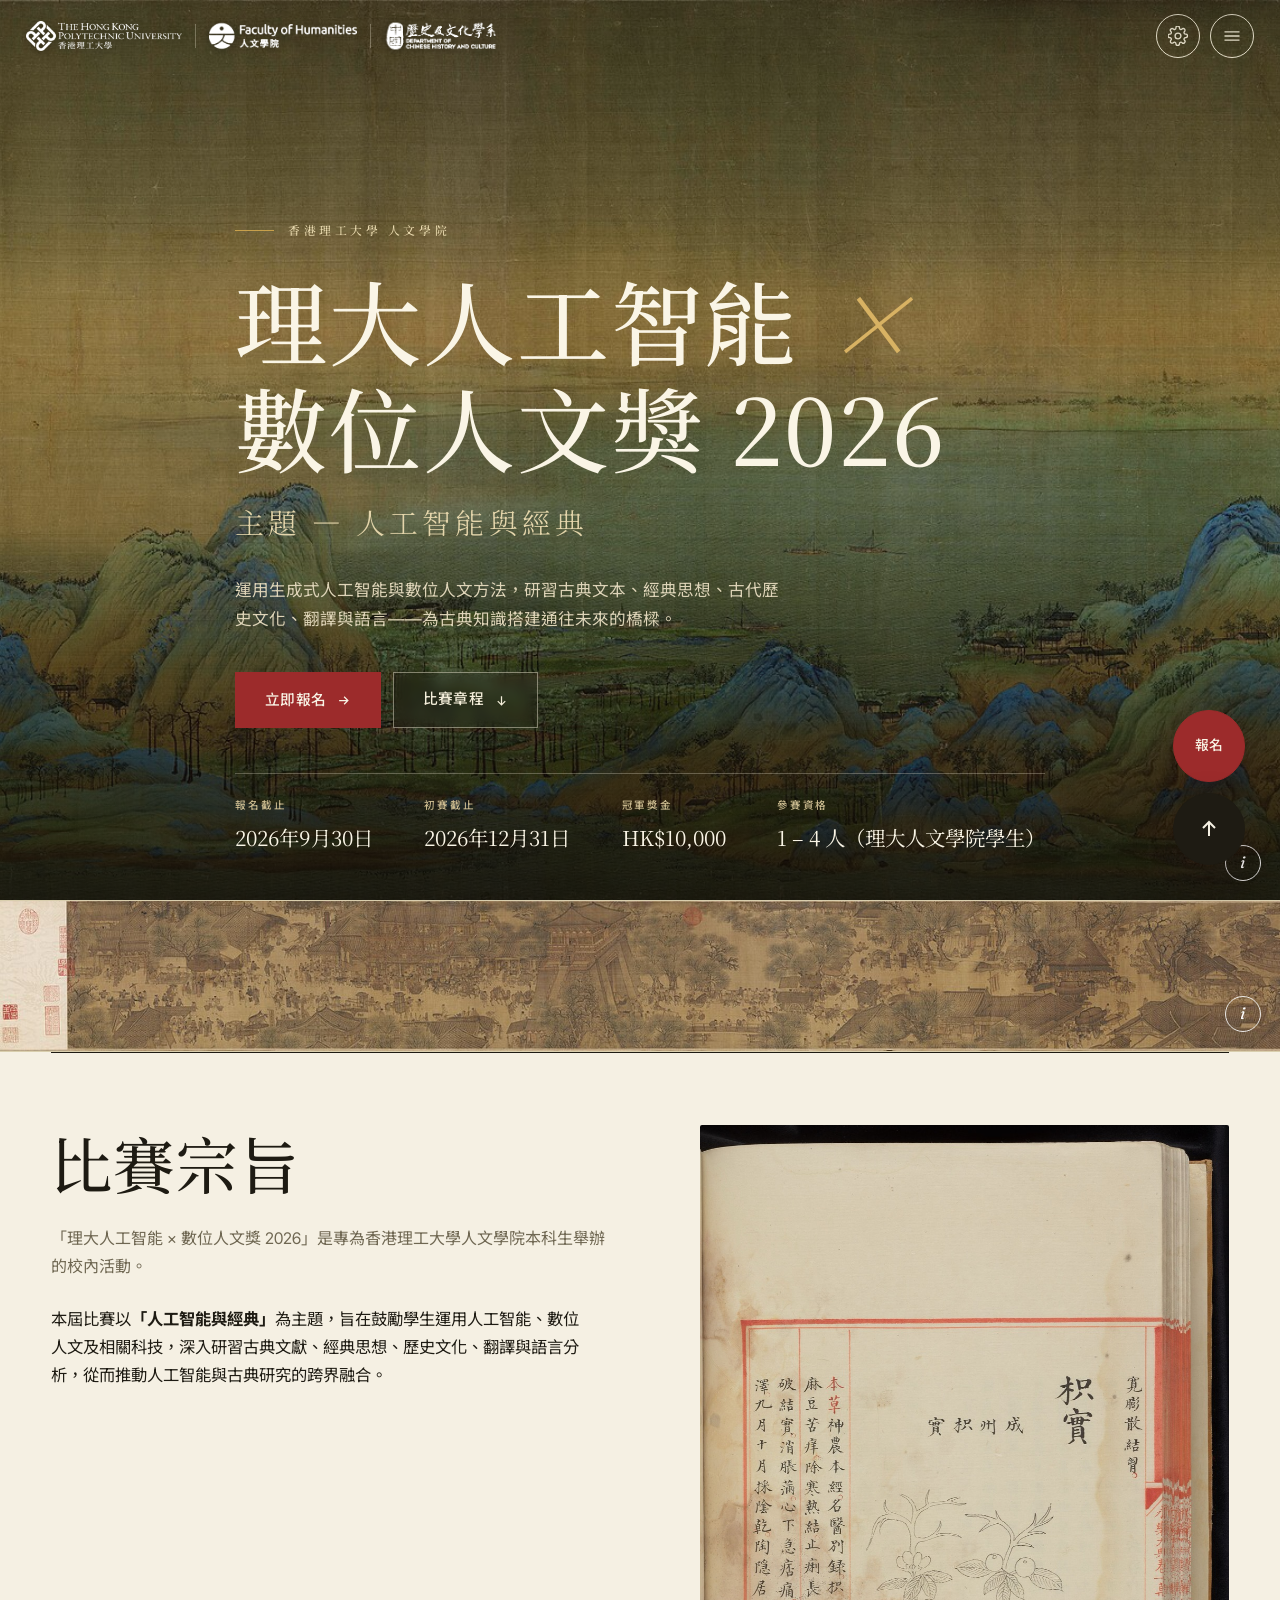
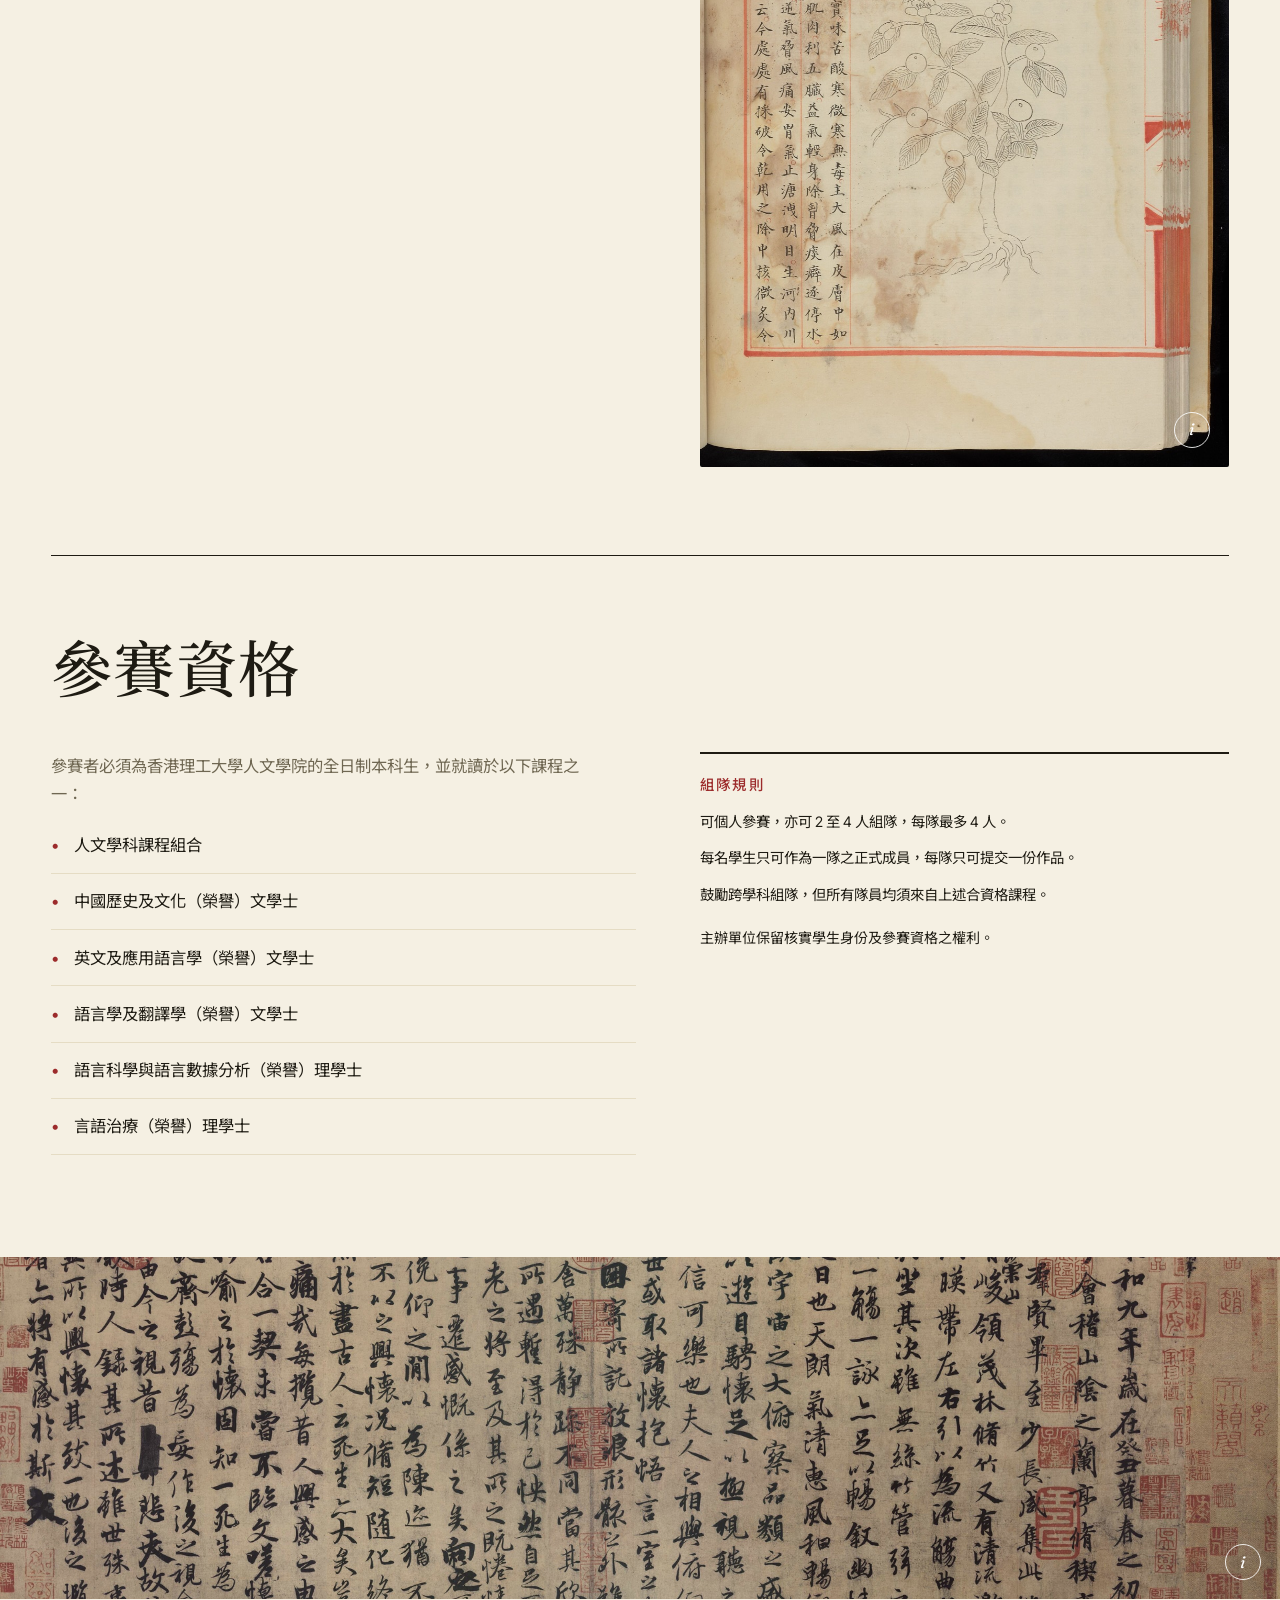
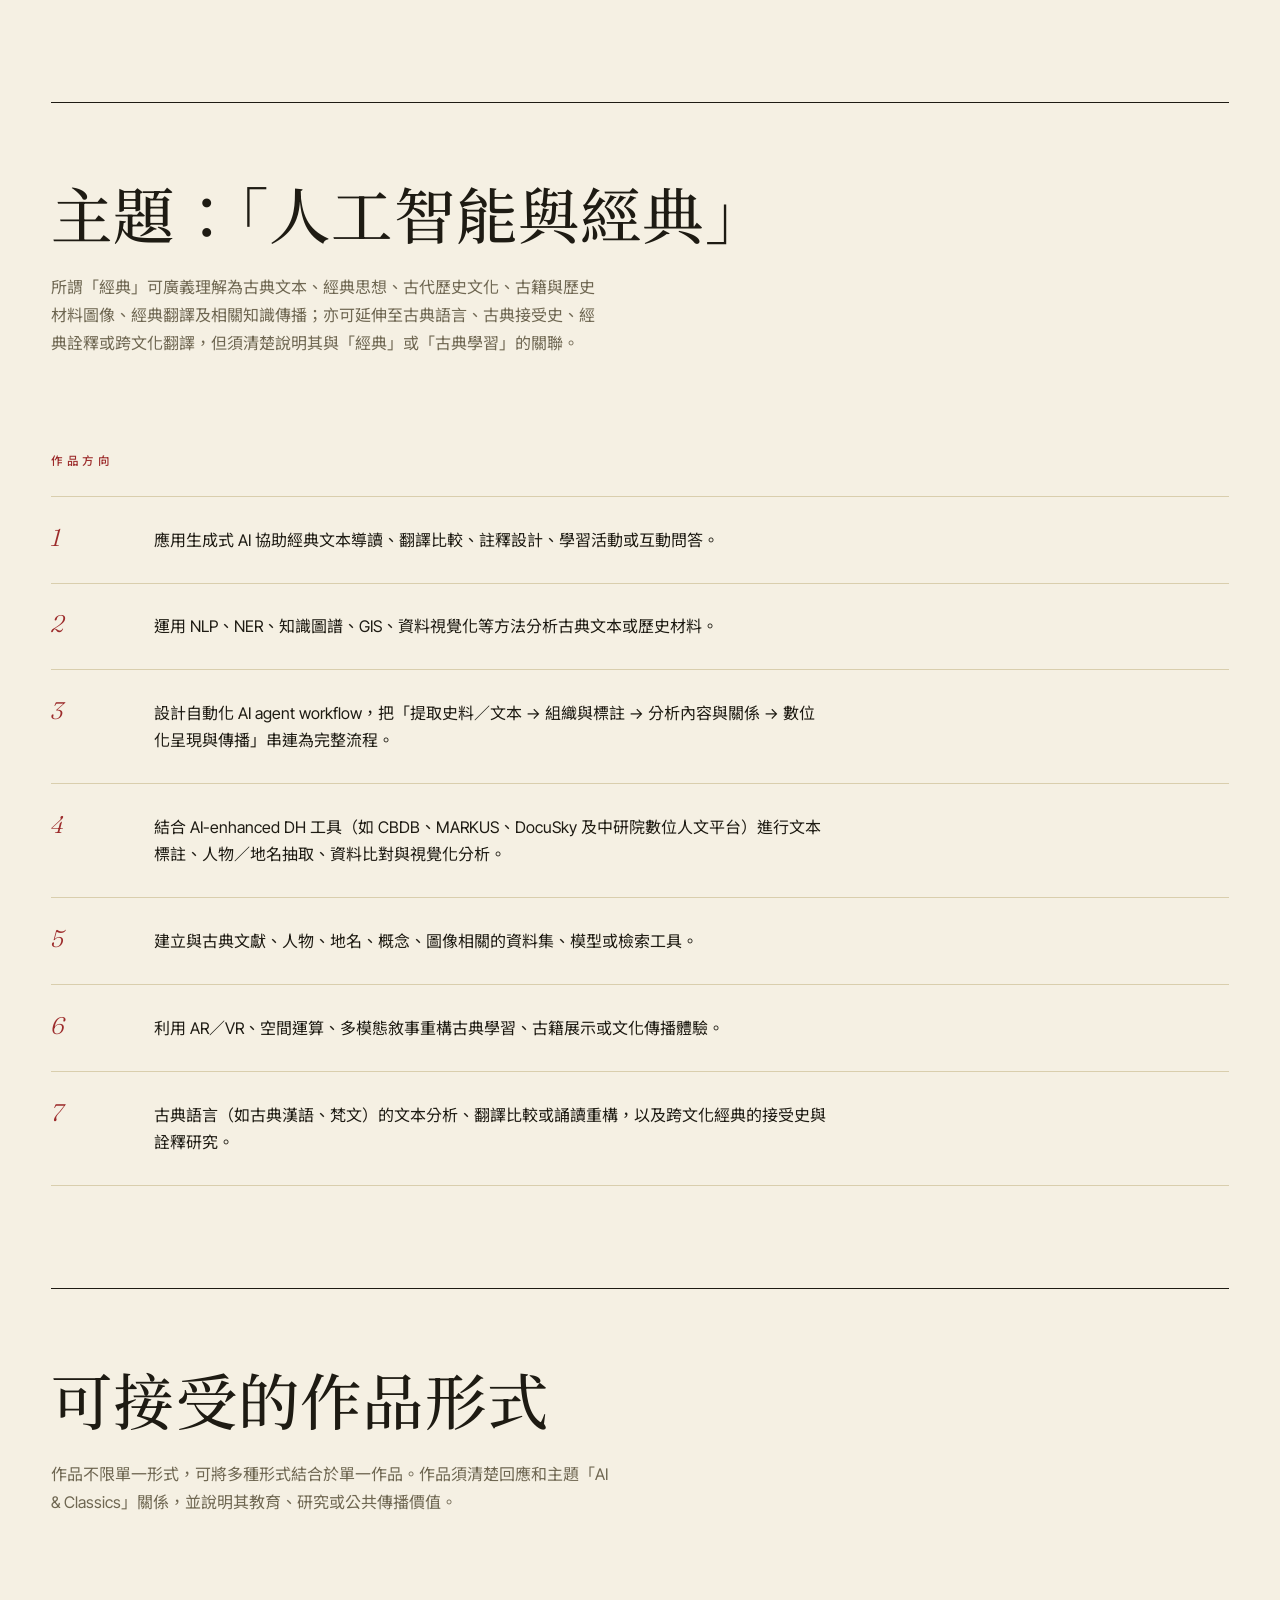
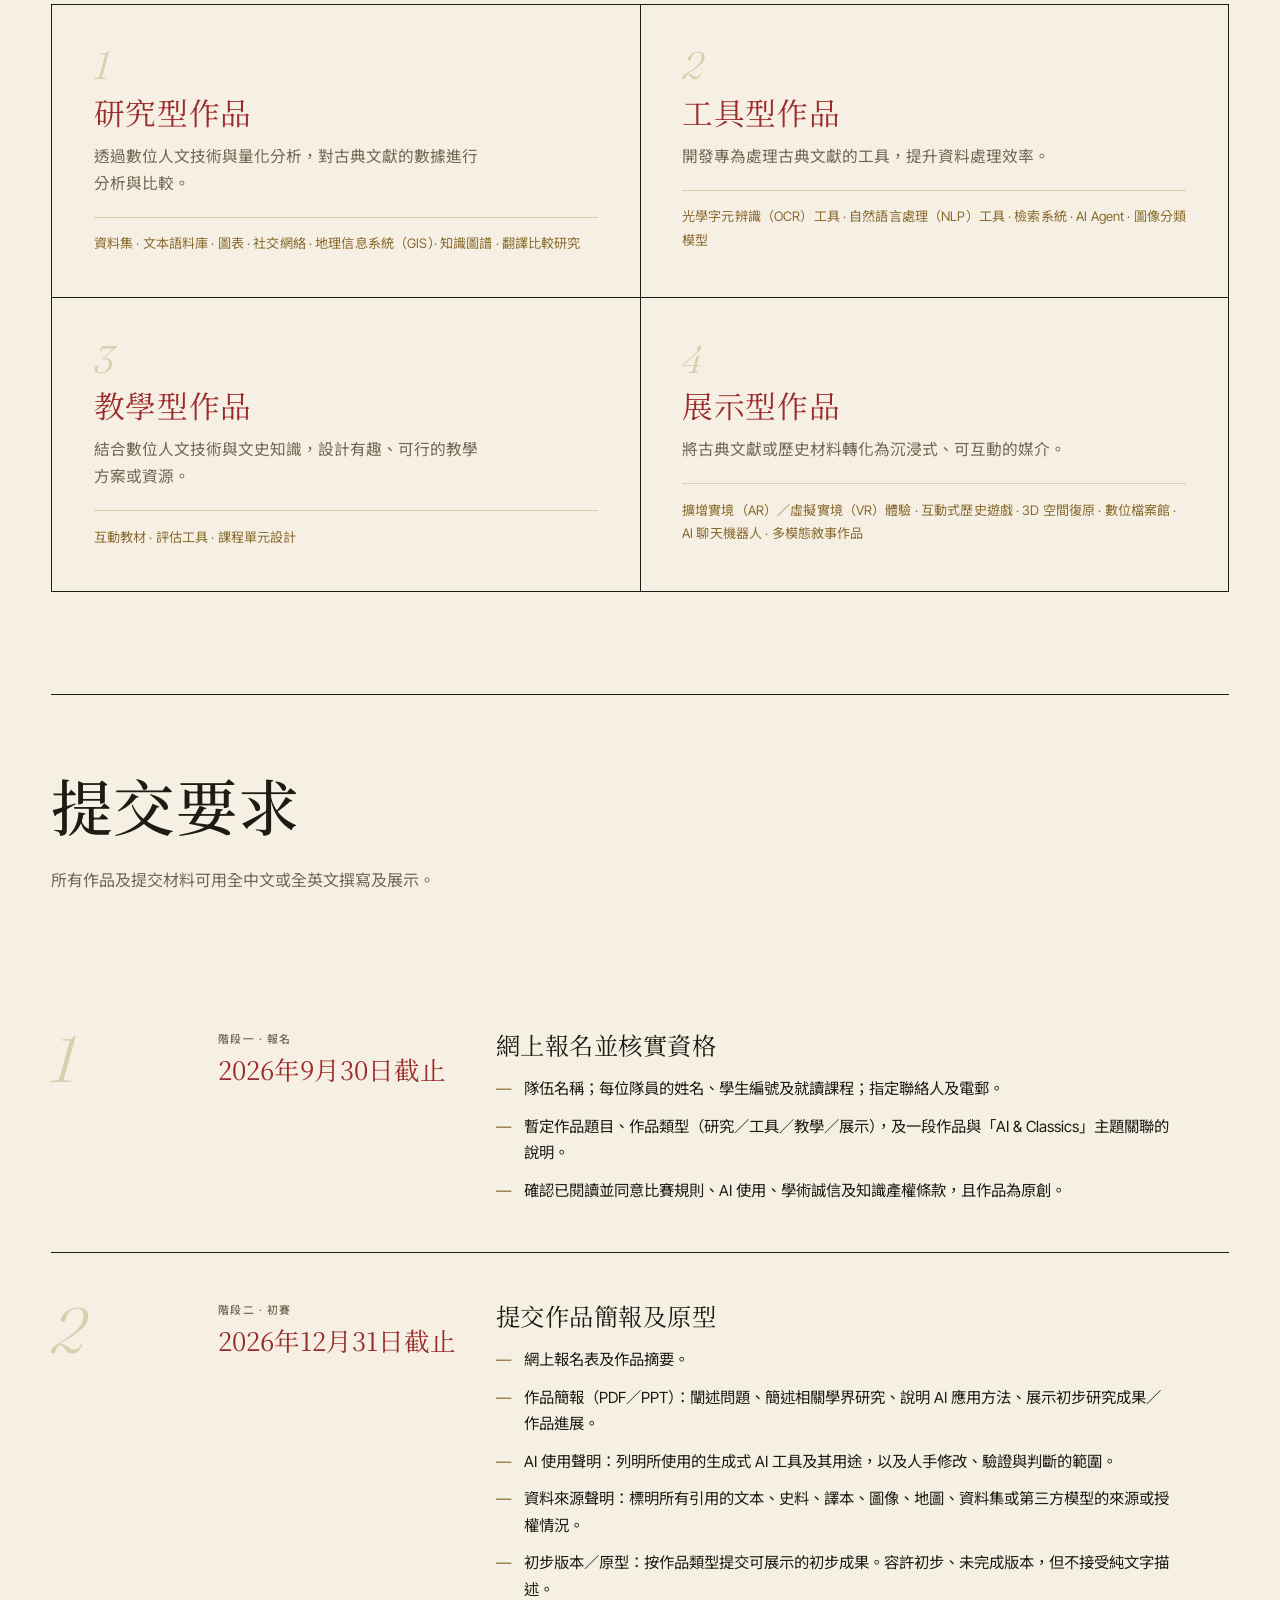
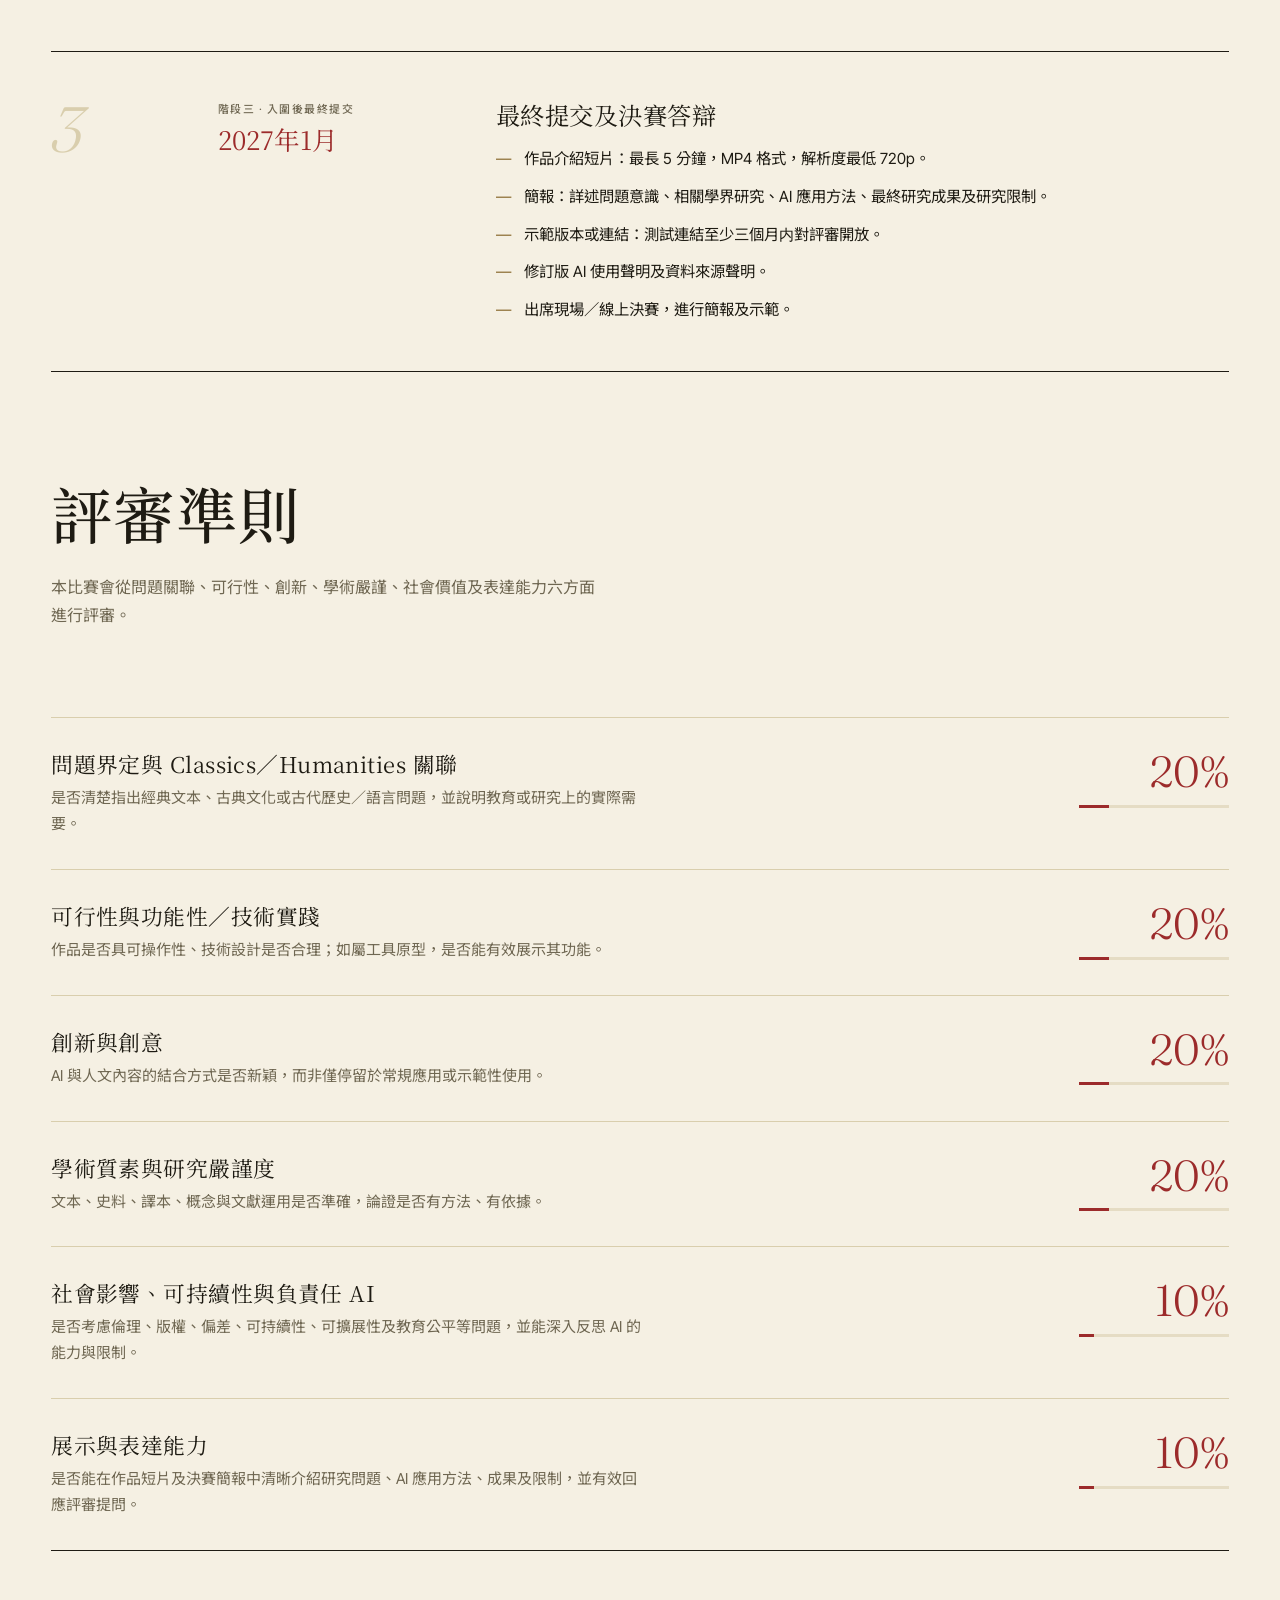
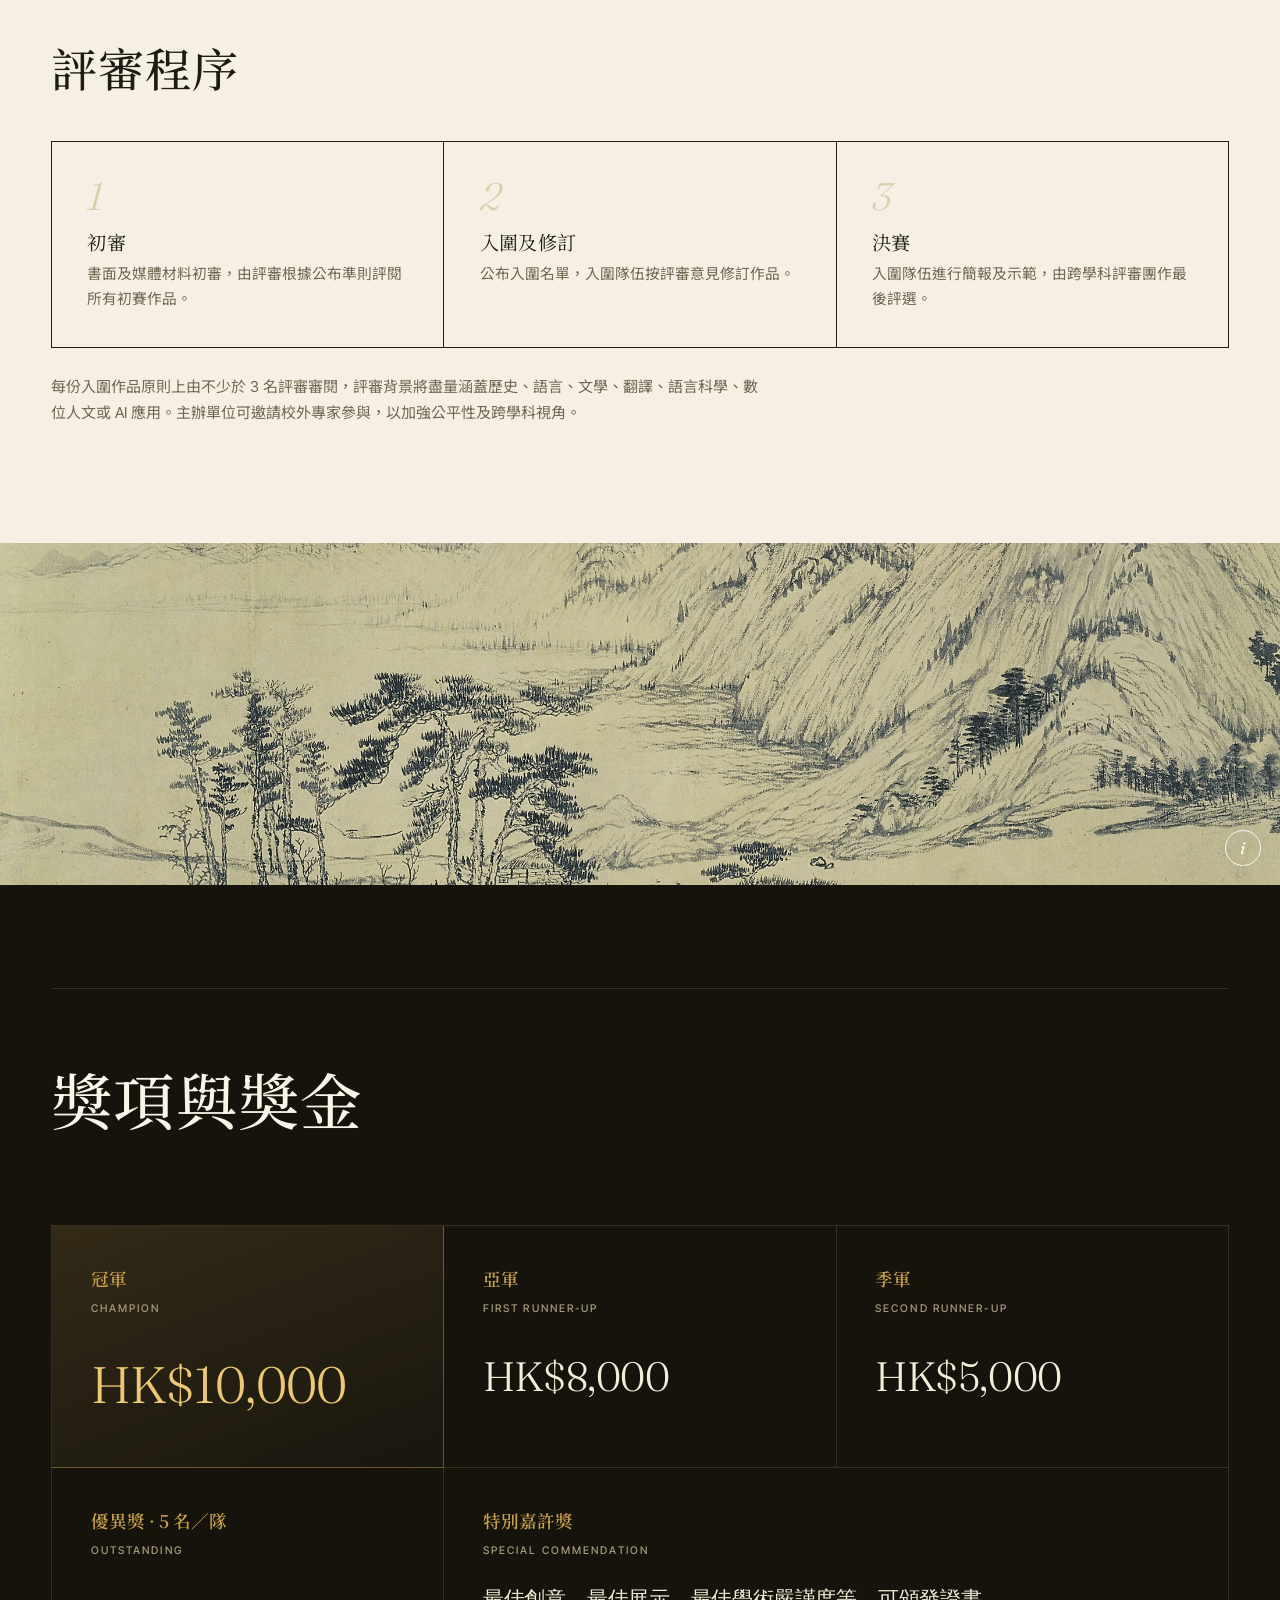
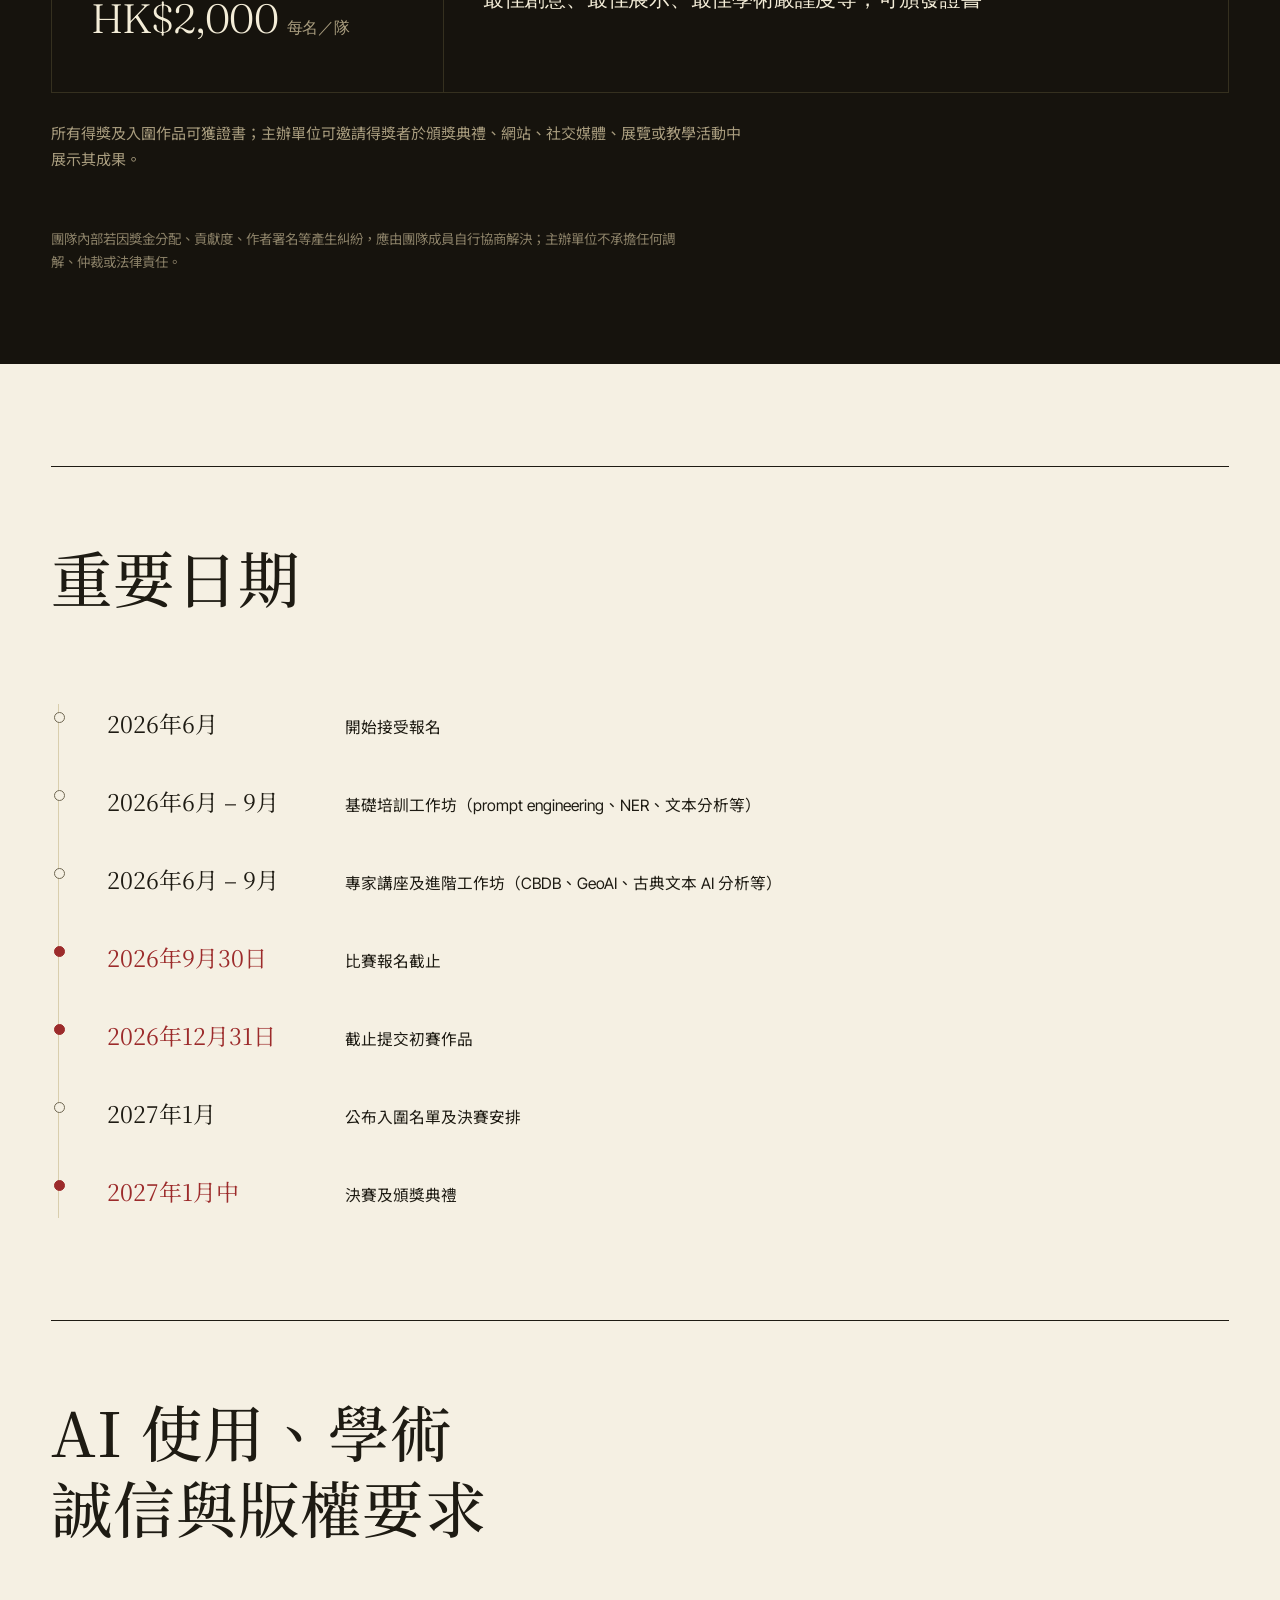
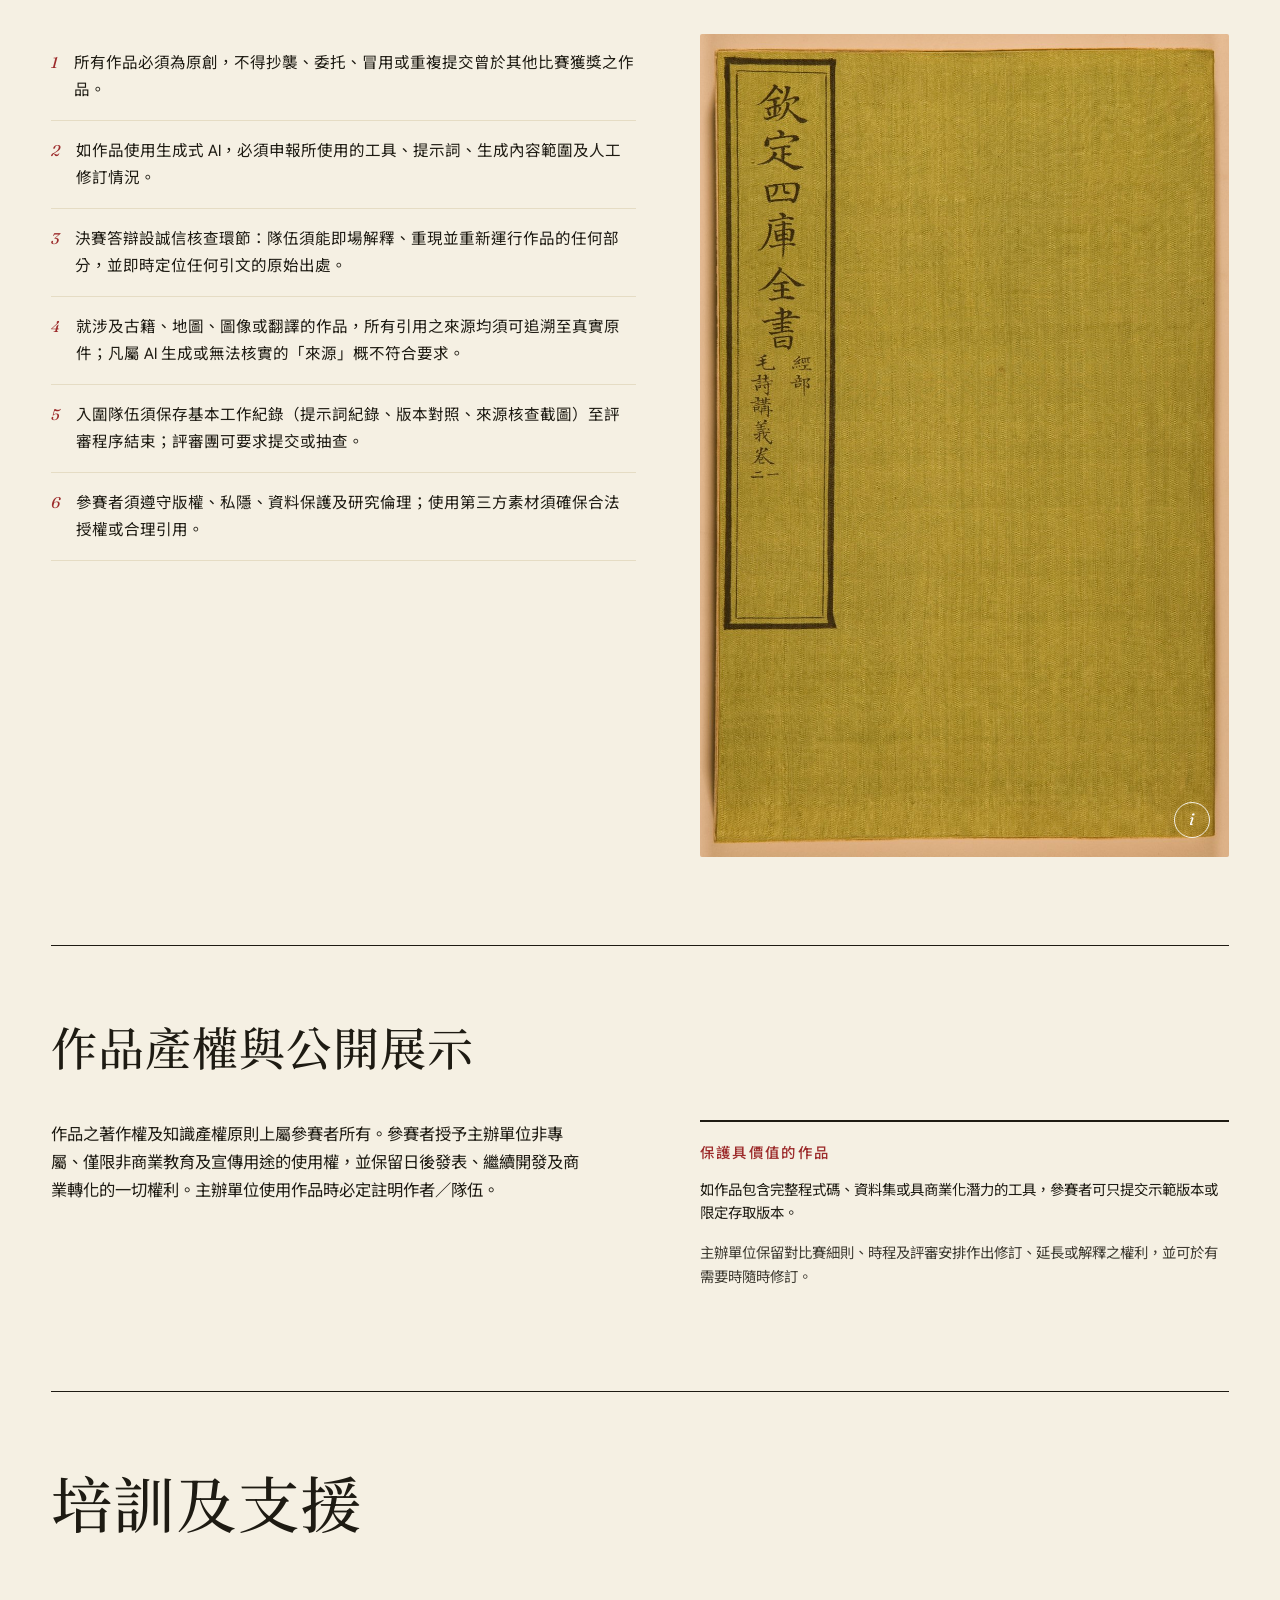
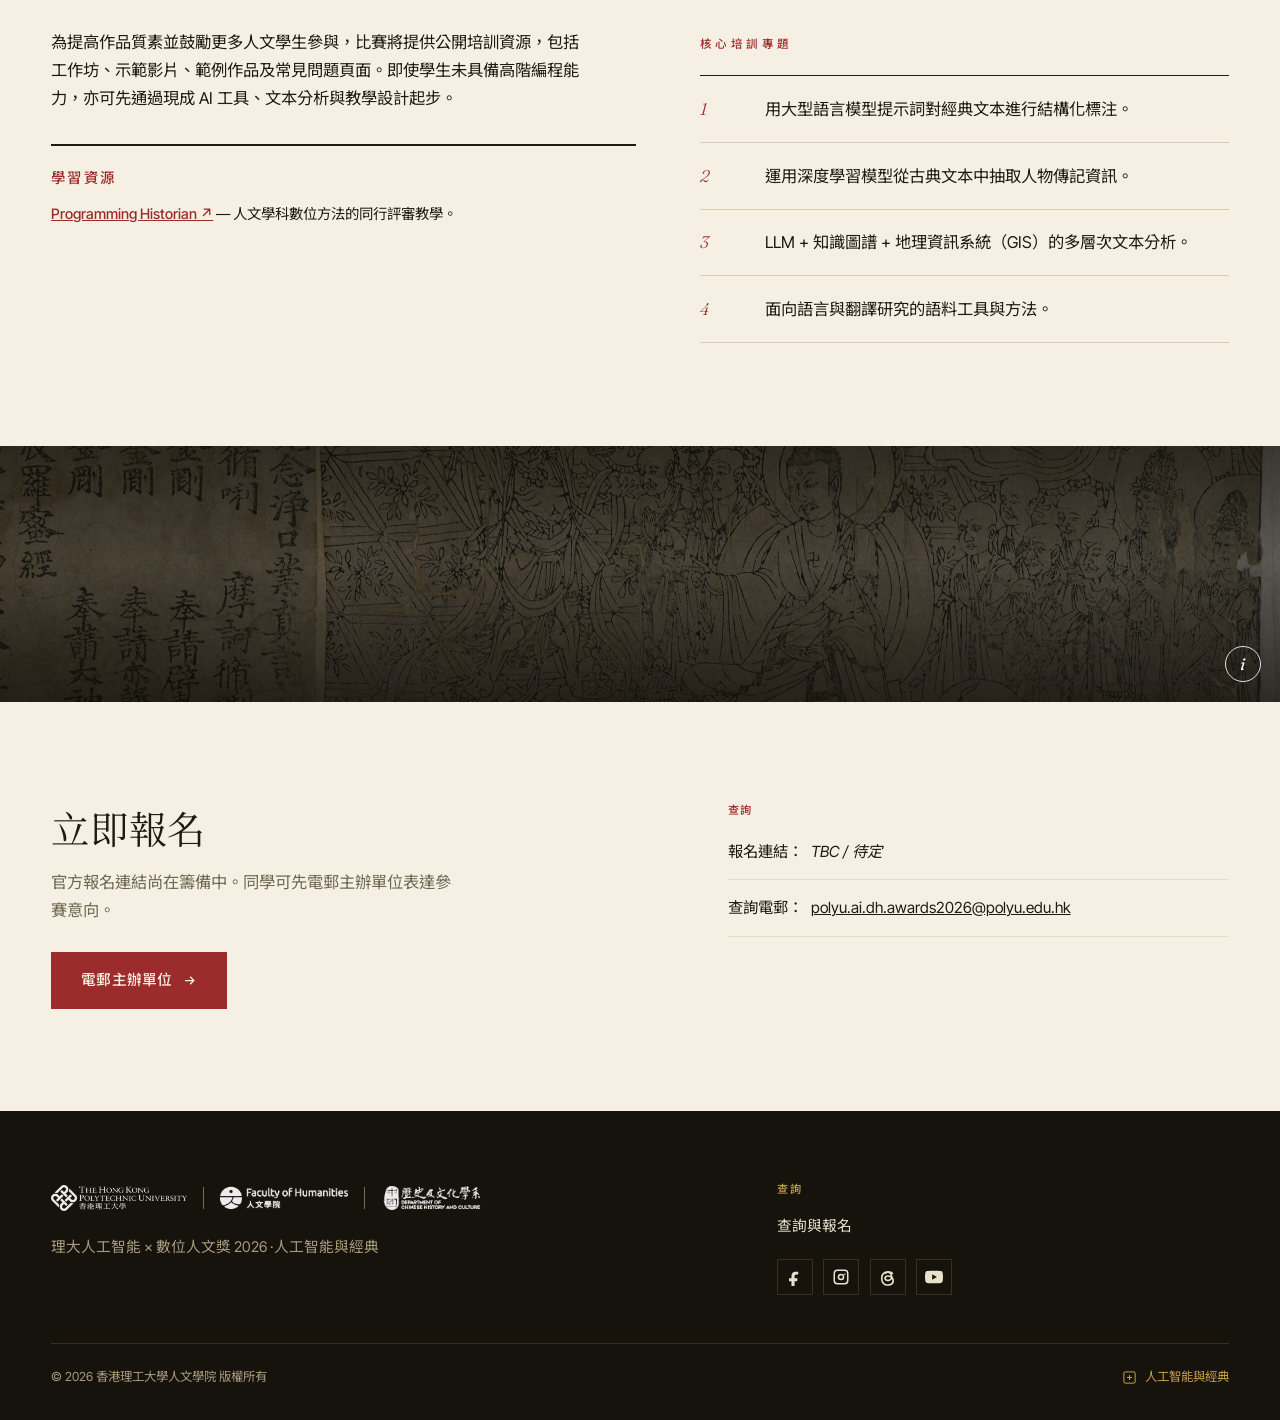
==== index.html @ 0ee674a4 "Update competition website" ====
<!DOCTYPE html>
<html lang="zh-Hant" class="lang-zh">
<head>
<meta charset="UTF-8" />
<meta name="viewport" content="width=device-width, initial-scale=1.0" />
<title>理大人工智能 × 數位人文獎 2026</title>
<meta name="description" content="An internal competition for PolyU Faculty of Humanities undergraduates. Theme: AI & Classics. 香港理工大學人文學院校內比賽，主題：人工智能與經典。" />
<link rel="icon" type="image/png" href="assets/polyu-favicon.png?v=2" sizes="64x64" />
<link rel="shortcut icon" type="image/png" href="assets/polyu-favicon.png?v=2" />
<link rel="preconnect" href="https://fonts.googleapis.com" />
<link rel="preconnect" href="https://fonts.gstatic.com" crossorigin />
<link href="https://fonts.googleapis.com/css2?family=Fraunces:ital,opsz,wght@0,9..144,300;0,9..144,400;0,9..144,500;0,9..144,600;1,9..144,300;1,9..144,400&family=Inter+Tight:wght@400;500;600&family=Noto+Serif+TC:wght@400;500;600;700&family=Noto+Sans+TC:wght@300;400;500&display=swap" rel="stylesheet" />
<style>
  :root{
    --paper:#f5f0e3;
    --paper-2:#ede6d2;
    --ink:#1e1b13;
    --ink-soft:#6f6752;
    --seal:#9c2b2b;
    --seal-deep:#7e2020;
    --bronze:#8a6a2f;
    --line:#d9cead;
    --line-soft:#e5dcc4;
    --dark:#16130d;
    --dark-2:#1e1a12;
    --dark-line:#35301f;
    --dark-text:#e9e1cc;
    --dark-soft:#a89c7e;
    --maxw:1360px;
    --gutter:clamp(1.25rem,4vw,3.5rem);
  }
  *{box-sizing:border-box}
  html{scroll-behavior:smooth;font-size:calc(16px * var(--font-scale, 1))}
  @media (prefers-reduced-motion:reduce){html{scroll-behavior:auto}}
  body{
    margin:0;background:var(--paper);color:var(--ink);
    font-family:"Inter Tight","Noto Sans TC",system-ui,sans-serif;
    font-weight:400;font-size:clamp(.9375rem,1.02rem,1.0625rem);line-height:1.72;
    -webkit-font-smoothing:antialiased;text-rendering:optimizeLegibility;overflow-x:hidden;
  }
  img{max-width:100%;display:block}
  a{color:inherit}
  h1,h2,h3,h4{font-family:"Fraunces","Noto Serif TC",Georgia,serif;font-weight:400;line-height:1.06;letter-spacing:-.015em;margin:0}
  .lang-zh h1,.lang-zh h2,.lang-zh h3,.lang-zh h4{font-family:"Noto Serif TC","Fraunces",serif;font-weight:500;letter-spacing:.02em;line-height:1.24}
  .wrap{max-width:var(--maxw);margin:0 auto;padding-left:var(--gutter);padding-right:var(--gutter)}

  ::selection{background:var(--seal);color:var(--paper)}

  /* ---------- LANGUAGE VISIBILITY ---------- */
  .lang-en .zh-only{display:none !important}
  .lang-zh .en-only{display:none !important}

  /* ---------- SMALL SYSTEM ---------- */
  .label{display:inline-flex;align-items:center;gap:.7rem;font-family:"Inter Tight","Noto Sans TC",sans-serif;font-weight:500;font-size:.72rem;letter-spacing:.28em;text-transform:uppercase;color:var(--ink-soft)}
  .lang-zh .label{letter-spacing:.3em}
  .label .ord{font-family:"Noto Serif TC",serif;font-weight:600;color:var(--seal);letter-spacing:.1em}
  .label::before{content:"";width:2rem;height:1px;background:var(--seal);flex:0 0 auto}
  .label.bare::before{display:none}
  [data-nav-anchor]{scroll-margin-top:150px}
  .on-dark .label{color:var(--dark-soft)}
  .on-dark .label .ord{color:#c8a04b}
  .on-dark .label::before{background:#c8a04b}

  .font-size-0{--font-scale:.9}
  .font-size-1{--font-scale:1}
  .font-size-2{--font-scale:1.15}
  .font-size-3{--font-scale:1.35}
  .font-size-4{--font-scale:1.5}

  .btn{display:inline-flex;align-items:center;justify-content:center;gap:.6rem;font-family:"Inter Tight","Noto Sans TC",sans-serif;font-weight:500;font-size:.92rem;letter-spacing:.02em;padding:.9rem 1.8rem;border-radius:0;text-decoration:none;border:1px solid transparent;cursor:pointer;transition:transform .25s cubic-bezier(.2,.7,.2,1),background .25s,color .25s,border-color .25s;min-height:48px;white-space:nowrap}
  .btn svg{width:15px;height:15px;flex:0 0 auto;transition:transform .25s}
  .btn:hover svg{transform:translateX(3px)}
  .btn-down:hover svg{transform:translateY(3px)}
  .btn-seal{background:var(--seal);color:#f8f2e4;border-color:var(--seal)}
  .btn-seal:hover{background:var(--seal-deep);border-color:var(--seal-deep)}
  .btn-ink{background:var(--ink);color:var(--paper);border-color:var(--ink)}
  .btn-ink:hover{background:#000}
  .btn-line{background:transparent;color:var(--ink);border-color:rgba(30,27,19,.35)}
  .btn-line:hover{border-color:var(--ink)}
  .btn-paper{background:var(--paper);color:var(--ink);border-color:var(--paper)}
  .btn-paper:hover{background:#fff}
  .btn-ghost{background:rgba(22,19,13,.16);backdrop-filter:blur(6px);color:#f4eeda;border-color:rgba(244,238,218,.45)}
  .btn-ghost:hover{border-color:#f4eeda;background:rgba(244,238,218,.12)}
  :focus-visible{outline:2px solid var(--seal);outline-offset:3px;border-radius:4px}

  /* ---------- HEADER ---------- */
  header.site{position:fixed;top:0;left:0;right:0;z-index:80;transition:background .35s,border-color .35s,color .35s;border-bottom:1px solid transparent;color:#f4eeda}
  header.site .bar{
    display:flex;
    align-items:center;
    gap:1.2rem;
    height:72px;
    width:100%;
    max-width:none;
    margin:0;
    padding-left:clamp(.9rem,2vw,1.6rem);
    padding-right:clamp(.9rem,2vw,1.6rem);
  }
  header.site.solid{background:rgba(245,240,227,.92);backdrop-filter:blur(12px) saturate(1.3);border-bottom-color:var(--line-soft);color:var(--ink)}
  .brand{display:flex;align-items:center;gap:.8rem;min-width:0;flex:0 0 auto;text-decoration:none}
  .brand a{display:inline-flex;align-items:center;line-height:0}
  .brand img{width:auto;object-fit:contain;transition:filter .35s}
  .brand .polyu-logo{height:30px}
  .brand .faculty-logo{height:30px}
  .brand .chc-logo{height:34px}
  .brand .divider{width:1px;height:24px;background:currentColor;opacity:.3}
  header.site:not(.solid) .brand img{filter:brightness(0) invert(1) drop-shadow(0 1px 4px rgba(0,0,0,.35))}
  nav.top{flex:1 1 auto;display:flex;align-items:center;justify-content:center;gap:.1rem;overflow:hidden}
  nav.top a{text-decoration:none;font-size:.82rem;font-weight:500;letter-spacing:.02em;opacity:.82;padding:.45rem .6rem;border-radius:0;white-space:nowrap;transition:opacity .2s,background .2s}
  nav.top a:hover{opacity:1}
  nav.top a.current{opacity:1;background:rgba(156,43,43,.12);color:var(--seal)}
  header.site:not(.solid) nav.top a.current{background:rgba(244,238,218,.18);color:#fff}
  .header-right{display:flex;align-items:center;gap:.65rem;flex:0 0 auto;margin-left:auto}

  .settings{position:relative}
  .settings-toggle,.menu-toggle{background:none;border:1px solid currentColor;border-radius:50%;width:44px;height:44px;cursor:pointer;align-items:center;justify-content:center;color:inherit;opacity:.9}
  .settings-toggle{display:inline-flex}
  .settings-toggle svg,.menu-toggle svg{width:20px;height:20px}
  .settings-panel{position:absolute;right:0;top:calc(100% + .7rem);width:min(260px,calc(100vw - 2rem));padding:1rem;background:var(--paper);color:var(--ink);border:1px solid var(--line);box-shadow:0 18px 42px rgba(22,19,13,.18);display:none}
  .settings-panel.open{display:block}
  .settings-group+.settings-group{margin-top:1rem;padding-top:1rem;border-top:1px solid var(--line-soft)}
  .settings-label{display:block;font-size:.68rem;font-weight:600;letter-spacing:.18em;text-transform:uppercase;color:var(--ink-soft);margin-bottom:.55rem}
  .setting-options{display:grid;grid-template-columns:1fr 1fr;gap:.45rem}
  .font-stepper{display:grid;grid-template-columns:44px 1fr 44px;align-items:center;gap:.45rem}
  .ls-btn,.fs-btn{font-family:"Inter Tight","Noto Sans TC",sans-serif;font-weight:600;font-size:.84rem;line-height:1;border:1px solid var(--line);background:transparent;color:inherit;padding:.65rem .7rem;border-radius:0;cursor:pointer;min-height:38px;opacity:.75;transition:background .2s,color .2s,opacity .2s,border-color .2s}
  .ls-btn{font-family:"Noto Serif TC",serif}
  .ls-btn[data-lang="en"]{font-family:"Inter Tight",sans-serif;font-size:.76rem;letter-spacing:.06em}
  .fs-btn{font-size:1.15rem;padding:.55rem .6rem}
  .font-value{text-align:center;border:1px solid var(--line);min-height:38px;display:flex;align-items:center;justify-content:center;font-weight:600;color:var(--ink);background:rgba(255,255,255,.35)}
  .ls-btn.active{background:var(--seal);border-color:var(--seal);color:#f8f2e4;opacity:1}
  .fs-btn:disabled{opacity:.32;cursor:not-allowed}
  .ls-btn:not(.active):hover,.fs-btn:not(.active):hover{opacity:1;border-color:var(--ink)}

  .float-actions{position:fixed;right:clamp(1rem,3vw,2.2rem);bottom:calc(clamp(1rem,3vw,2.2rem) + env(safe-area-inset-bottom));z-index:90;display:grid;gap:.7rem}
  .nav-cta,.top-cta{width:calc(72px * var(--font-scale, 1));height:calc(72px * var(--font-scale, 1));min-height:calc(72px * var(--font-scale, 1));padding:.4rem;border-radius:50%;box-shadow:0 18px 42px rgba(40,12,12,.32);white-space:normal;text-align:center;line-height:1.15;font-size:.86rem}
  .top-cta svg{width:24px;height:24px;transform:none}
  .top-cta:hover svg{transform:translateY(-3px)}
  .menu-toggle{display:none}

  @media (max-width:1180px){
    nav.top{display:none}
    .menu-toggle{display:inline-flex}
  }
  .nav-compact nav.top{display:none}
  .nav-compact .menu-toggle{display:inline-flex}
  @media (max-width:700px){
    header.site .bar{gap:.75rem}
    .brand{flex:1 1 auto;overflow:hidden;gap:.55rem}
    .float-actions{right:1rem;bottom:calc(1rem + env(safe-area-inset-bottom))}
    .nav-cta,.top-cta{width:calc(62px * var(--font-scale, 1));height:calc(62px * var(--font-scale, 1));min-height:calc(62px * var(--font-scale, 1));font-size:.76rem}
    .brand .en-logo,.brand .divider{display:none}
  }

  /* mobile drawer */
  .drawer{position:fixed;inset:0;z-index:100;background:rgba(22,19,13,.94);backdrop-filter:blur(12px) saturate(1.2);color:var(--dark-text);border:1px solid var(--dark-line);transform:translateY(-102%);transition:transform .45s cubic-bezier(.65,0,.2,1);display:flex;flex-direction:column;padding:1.4rem var(--gutter) 2rem;overflow:auto;box-shadow:0 18px 42px rgba(0,0,0,.34)}
  .drawer.open{transform:translateY(0)}
  .drawer-head{display:flex;justify-content:flex-end;align-items:center;margin-bottom:1rem}
  .drawer-close-toggle{display:inline-flex}
  .drawer nav{display:flex;flex-direction:column}
  .drawer nav a{text-decoration:none;color:var(--dark-text);font-family:"Fraunces","Noto Serif TC",serif;font-size:clamp(1.5rem,4.5vh,2rem);padding:.55rem 0;border-bottom:1px solid var(--dark-line);display:flex;justify-content:space-between;align-items:baseline;gap:1rem;transition:color .2s,padding-left .25s}
  .lang-zh .drawer nav a{font-family:"Noto Serif TC",serif}
  .drawer nav a:hover{color:#fff;padding-left:.4rem}
  .drawer nav a.current{color:#c8a04b}
  .drawer .menu-group{font-family:"Inter Tight","Noto Sans TC",sans-serif;font-size:.72rem;letter-spacing:.22em;text-transform:uppercase;color:#c8a04b;margin:1.2rem 0 .25rem}
  .drawer nav a.sub{font-size:clamp(1.05rem,2.8vh,1.34rem);padding:.42rem 0 .42rem 1.1rem}
  .drawer nav a.sub:hover{padding-left:1.45rem}
  .drawer .btn{margin-top:1.6rem}
  @media (min-width:900px){
    .drawer{left:auto;width:min(360px,92vw);box-shadow:0 18px 42px rgba(0,0,0,.34);padding:1.2rem 1.6rem 1.8rem}
    .drawer-head{display:none}
    .drawer nav a{font-size:clamp(1.25rem,3vh,1.72rem);padding:.48rem 0}
    .drawer nav a.sub{font-size:clamp(.98rem,2.4vh,1.18rem)}
  }

  /* ---------- HERO ---------- */
  .hero{position:relative;min-height:100svh;display:flex;flex-direction:column;justify-content:flex-end;color:#f6f0dd;isolation:isolate}
  .hero .bg{position:absolute;inset:0;z-index:-2;background:url("assets/hist-hero-mountains.jpg") center 30%/cover no-repeat var(--dark)}
  .hero .shade{position:absolute;inset:0;z-index:-1;background:
    linear-gradient(180deg,rgba(18,15,8,.42) 0%,rgba(18,15,8,.05) 34%,rgba(16,13,7,.18) 58%,rgba(14,11,6,.82) 100%)}
  .hero-inner{padding-top:9rem;padding-bottom:clamp(2.2rem,5vh,4rem)}
  .hero .kicker{font-size:.74rem;letter-spacing:.34em;text-transform:uppercase;font-weight:500;color:#e8d9ae;margin-bottom:1.6rem;display:flex;align-items:center;gap:.9rem}
  .hero .kicker::before{content:"";width:2.4rem;height:1px;background:#c8a04b}
  .lang-zh .hero .kicker{letter-spacing:.3em;font-family:"Noto Serif TC",serif}
  .hero h1{font-size:clamp(2.7rem,7.2vw,6.2rem);font-weight:300;letter-spacing:-.02em;max-width:16ch;color:#faf5e6;text-wrap:balance}
  .lang-zh .hero h1{font-weight:500;letter-spacing:.02em;line-height:1.16;max-width:15ch}
  .hero h1 .amp{font-style:italic;font-weight:300;color:#d8b263}
  .hero .zh-title{font-family:"Fraunces","Noto Serif TC",serif;font-style:italic;font-weight:300;font-size:clamp(1.15rem,2.4vw,1.8rem);color:#e4d5ab;letter-spacing:.04em;margin-top:1.1rem}
  .lang-zh .hero .zh-title{font-style:normal;font-family:"Noto Serif TC",serif;letter-spacing:.14em}
  .hero p.lead{max-width:56ch;margin:1.8rem 0 0;font-size:clamp(1rem,1.3vw,1.14rem);color:#ded4b8;line-height:1.75;font-weight:400}
  .hero p.lead strong{color:#fff;font-weight:500}
  .hero .cta-row{display:flex;flex-wrap:wrap;gap:.8rem;margin-top:2.4rem}
  .hero .meta{display:grid;grid-template-columns:repeat(4,auto);justify-content:start;gap:clamp(1.4rem,4vw,4rem);margin-top:clamp(2.2rem,5vh,3.6rem);border-top:1px solid rgba(244,238,218,.28);padding-top:1.4rem}
  @media (max-width:760px){.hero .meta{grid-template-columns:1fr 1fr;gap:1.2rem 2rem}}
  .hero .meta .k{font-size:.66rem;letter-spacing:.22em;text-transform:uppercase;color:#c9b98e;font-weight:500}
  .lang-zh .hero .meta .k{letter-spacing:.18em}
  .hero .meta .v{font-family:"Fraunces","Noto Serif TC",serif;font-size:clamp(1.05rem,1.6vw,1.35rem);margin-top:.3rem;color:#faf5e6}
  .lang-zh .hero .meta .v{font-family:"Noto Serif TC",serif}
  .hero .credit{display:none}

  .art-info{position:absolute;right:clamp(.8rem,2vw,1.2rem);bottom:clamp(.8rem,2vw,1.2rem);z-index:5;display:flex;flex-direction:row-reverse;align-items:center;justify-content:flex-start;width:36px;height:36px;max-width:min(72vw,22rem);padding:0;border:1px solid rgba(255,255,255,.86);border-radius:50%;background:transparent;color:#fff;text-decoration:none;overflow:hidden;transition:width .28s ease,background .28s ease,border-color .28s ease,border-radius .28s ease;cursor:help}
  .art-info .i{display:grid;place-items:center;width:34px;height:34px;flex:0 0 34px;font-family:"Fraunces",serif;font-style:italic;font-size:1.05rem;line-height:1;color:#fff}
  .art-info .txt{display:block;max-width:0;opacity:0;white-space:nowrap;overflow:hidden;font-size:.68rem;letter-spacing:.06em;color:#fff;text-shadow:0 1px 8px rgba(0,0,0,.55);transition:max-width .28s ease,opacity .2s ease,padding .28s ease}
  .art-info:hover,.art-info:focus,.art-info:focus-visible,.art-info.open{width:var(--info-width,min(72vw,22rem));height:auto;min-height:36px;border-radius:18px;background:rgba(0,0,0,.32);border-color:#fff}
  .art-info:hover .txt,.art-info:focus .txt,.art-info:focus-visible .txt,.art-info.open .txt{max-width:calc(var(--info-width,min(72vw,22rem)) - 36px);opacity:1;padding:.45rem .45rem .45rem .7rem;white-space:normal;line-height:1.28}

  /* ---------- SCROLL BAND (Qingming marquee) ---------- */
  .scrollband{background:#efe7d2;border-top:1px solid var(--line);border-bottom:1px solid var(--line);overflow:hidden;position:relative}
  .scrollband .track{display:flex;width:max-content;animation:pan 90s linear infinite}
  .scrollband img{height:clamp(90px,12vw,150px);width:auto;max-width:none}
  @keyframes pan{to{transform:translateX(-50%)}}
  @media (prefers-reduced-motion:reduce){.scrollband .track{animation:none}}
  .band-caption{display:none}

  /* ---------- SECTION SYSTEM ---------- */
  section.sec{scroll-margin-top:70px}
  .folio{display:block;border-top:1px solid var(--ink);padding-top:1rem;margin-bottom:clamp(2rem,5vw,3.5rem)}
  .on-dark .folio{border-top-color:var(--dark-line)}
  .sec-pad{padding-top:clamp(3.5rem,8vw,7rem);padding-bottom:clamp(3.5rem,8vw,7rem)}
  .display{font-size:clamp(2.1rem,4.8vw,4.2rem);font-weight:300;letter-spacing:-.02em;max-width:22ch;text-wrap:balance}
  .lang-zh .display{font-weight:500;letter-spacing:.02em}
  p.intro{color:var(--ink-soft);font-size:clamp(1rem,1.25vw,1.13rem);margin:1.4rem 0 0;max-width:62ch;line-height:1.75}
  .on-dark p.intro{color:var(--dark-soft)}
  .block-gap{margin-top:clamp(3rem,7vw,5.5rem)}

  .twocol{display:grid;grid-template-columns:1.05fr .95fr;gap:clamp(2rem,5vw,4.5rem);align-items:start}
  @media (max-width:880px){.twocol{grid-template-columns:1fr}}
  .prose p{margin:0 0 1.15rem;max-width:60ch}
  .prose p:last-child{margin-bottom:0}

  figure.art{margin:0;position:relative}
  figure.art img{width:100%;height:auto;border-radius:2px}
  figure.art figcaption{display:none}
  figure.art figcaption::before{display:none}
  .on-dark figure.art figcaption{color:var(--dark-soft)}

  .pull{border-top:2px solid var(--ink);padding-top:1.2rem}
  .pull h4{font-family:"Inter Tight","Noto Sans TC",sans-serif;font-weight:500;font-size:.7rem;letter-spacing:.24em;text-transform:uppercase;color:var(--seal);margin-bottom:.8rem}
  .no-song-zh{font-family:"Inter Tight","Noto Sans TC",sans-serif !important}
  .accent-red{color:var(--seal) !important}
  .lang-zh .pull h4{letter-spacing:.16em}
  .pull p{font-family:"Fraunces","Noto Serif TC",serif;font-size:1.12rem;line-height:1.6;margin:0;color:var(--ink)}
  .lang-zh .pull p{font-family:"Noto Serif TC",serif;font-size:1.05rem}
  .pull p+p{margin-top:.8rem}
  .pull .fine{font-family:"Inter Tight","Noto Sans TC",sans-serif;font-size:.86rem;color:var(--ink-soft);line-height:1.65}
  .sans-copy,
  .sans-copy h4,
  .sans-copy p,
  .lang-zh .sans-copy p{font-family:"Inter Tight","Noto Sans TC",sans-serif !important;font-size:.9rem !important;line-height:1.65}
  .no-green-copy .fine,
  .no-green-copy.tl-what,
  p.no-green-copy,
  .no-green-copy p[style*="var(--ink-soft)"]{color:var(--ink) !important}

  .list-clean{margin:.6rem 0 0;padding:0;list-style:none;display:grid;gap:0}
  .list-clean li{padding:.85rem 0;border-bottom:1px solid var(--line-soft);display:flex;gap:.9rem;align-items:baseline}
  .list-clean li::before{content:"•";color:var(--seal);flex:0 0 auto}

  /* numbered editorial list (theme examples) */
  .ex-list{list-style:none;padding:0;margin:0;counter-reset:none}
  .ex-list li{padding:clamp(1.2rem,2.5vw,1.8rem) 0;border-top:1px solid var(--line);display:grid;grid-template-columns:5rem 1fr;gap:1.4rem;align-items:baseline}
  .ex-list li:last-child{border-bottom:1px solid var(--line)}
  @media (max-width:640px){.ex-list li{grid-template-columns:2.6rem 1fr;gap:1rem}}
  .ex-list .num{font-family:"Fraunces",serif;font-style:italic;font-weight:300;font-size:1.5rem;color:var(--seal);line-height:1}
  .ex-list .txt{font-size:clamp(.98rem,1.25vw,1.12rem);line-height:1.7;max-width:75ch}

  /* format plates */
  .plates{display:grid;grid-template-columns:1fr 1fr;border-top:1px solid var(--ink);border-left:1px solid var(--ink)}
  @media (max-width:820px){.plates{grid-template-columns:1fr}}
  .plate{border-right:1px solid var(--ink);border-bottom:1px solid var(--ink);padding:clamp(1.6rem,3.5vw,2.6rem);position:relative}
  .plate .no{font-family:"Fraunces",serif;font-style:italic;font-weight:300;font-size:2.4rem;color:var(--line);line-height:1;transition:color .3s}
  .plate:hover .no{color:var(--seal)}
  .plate .tag{font-size:.68rem;letter-spacing:.24em;text-transform:uppercase;color:var(--seal);font-weight:500;margin-top:2.4rem}
  .lang-zh .plate .tag{letter-spacing:.16em}
  .plate h3{font-size:clamp(1.5rem,2.4vw,2rem);margin:.5rem 0 .8rem;font-weight:400;color:var(--seal)}
  .plate p{margin:0 0 1.2rem;color:var(--ink-soft);font-size:.98rem;max-width:44ch}
  .plate .kinds{font-size:.82rem;color:var(--bronze);border-top:1px solid var(--line);padding-top:.9rem;line-height:1.8;letter-spacing:.01em}

  /* submit steps */
  .steps{border-top:0}
  .step{display:grid;grid-template-columns:minmax(5rem,8rem) minmax(180px,240px) 1fr;gap:clamp(1.2rem,3vw,2.5rem);padding:clamp(1.8rem,4vw,3rem) 0;border-bottom:1px solid var(--ink)}
  @media (max-width:820px){.step{grid-template-columns:4rem 1fr;grid-template-rows:auto auto}.step>div:last-child{grid-column:2}}
  .step .no{font-family:"Fraunces",serif;font-style:italic;font-weight:300;font-size:clamp(2.6rem,5vw,4rem);color:var(--line);line-height:.9;transition:color .3s}
  .step:hover .no{color:var(--seal)}
  .step .phase{font-size:.68rem;letter-spacing:.22em;text-transform:uppercase;color:var(--ink-soft);font-weight:500}
  .lang-zh .step .phase{letter-spacing:.14em}
  .step .when{font-family:"Fraunces","Noto Serif TC",serif;font-size:clamp(1.3rem,2vw,1.7rem);color:var(--seal);margin-top:.4rem;line-height:1.15}
  .lang-zh .step .when{font-family:"Noto Serif TC",serif}
  .step h3{font-size:clamp(1.25rem,1.9vw,1.6rem);font-weight:400;margin-bottom:1rem}
  .step ul{margin:0;padding:0;list-style:none;display:grid;gap:.7rem}
  .step ul li{font-size:.96rem;color:var(--ink);display:flex;gap:.8rem;align-items:baseline;max-width:75ch}
  .step ul li::before{content:"—";color:var(--bronze);flex:0 0 auto}

  .req-both{margin-top:clamp(2rem,5vw,3rem);background:var(--dark);color:var(--dark-text);padding:clamp(1.8rem,4vw,2.6rem);border-radius:2px}
  .req-both h4{font-family:"Inter Tight","Noto Sans TC",sans-serif;font-weight:500;font-size:.7rem;letter-spacing:.24em;text-transform:uppercase;color:#c8a04b;margin-bottom:1.1rem}
  .lang-zh .req-both h4{letter-spacing:.14em}
  .req-both ul{margin:0;padding:0;list-style:none;display:flex;flex-wrap:wrap;gap:.6rem}
  .req-both li{border:1px solid var(--dark-line);padding:.55rem 1.1rem;border-radius:0;font-size:.88rem;color:var(--dark-text)}

  /* criteria */
  .criteria{border-top:1px solid var(--line)}
  .crit{display:grid;grid-template-columns:minmax(0,1fr) clamp(90px,12vw,150px);gap:clamp(1.2rem,3vw,2.5rem);padding:clamp(1.4rem,3vw,2rem) 0;border-bottom:1px solid var(--line);align-items:start}
  .crit:last-child{border-bottom:1px solid var(--ink)}
  @media (max-width:640px){.crit{grid-template-columns:1fr}}
  .crit h3{font-size:clamp(1.15rem,1.7vw,1.45rem);font-weight:400;margin-bottom:.5rem}
  .crit p{margin:0;color:var(--ink-soft);font-size:.94rem;max-width:66ch}
  .crit .weight{text-align:right}
  @media (max-width:640px){.crit .weight{text-align:left}}
  .crit .pct{font-family:"Fraunces",serif;font-weight:300;font-size:clamp(2rem,3.4vw,2.9rem);color:var(--seal);line-height:1}
  .crit .bar{height:3px;background:var(--line-soft);margin-top:.7rem;overflow:hidden}
  .crit .bar span{display:block;height:100%;background:var(--seal);transform:scaleX(0);transform-origin:left}
  .criteria.in .crit .bar span{animation:barGrow .9s cubic-bezier(.2,.7,.2,1) forwards}
  .criteria.in .crit:nth-child(2) .bar span{animation-delay:.08s}
  .criteria.in .crit:nth-child(3) .bar span{animation-delay:.16s}
  .criteria.in .crit:nth-child(4) .bar span{animation-delay:.24s}
  .criteria.in .crit:nth-child(5) .bar span{animation-delay:.32s}
  .criteria.in .crit:nth-child(6) .bar span{animation-delay:.4s}
  @keyframes barGrow{from{transform:scaleX(0)}to{transform:scaleX(var(--w))}}
  @media (prefers-reduced-motion:reduce){.criteria.in .crit .bar span{animation:none;transform:scaleX(var(--w))}}

  /* stages */
  .stages{display:grid;grid-template-columns:repeat(3,1fr);gap:0;border-top:1px solid var(--ink);border-left:1px solid var(--ink)}
  @media (max-width:800px){.stages{grid-template-columns:1fr}}
  .stage{border-right:1px solid var(--ink);border-bottom:1px solid var(--ink);padding:clamp(1.5rem,3vw,2.2rem)}
  .stage .no{font-family:"Fraunces",serif;font-style:italic;font-weight:300;font-size:2.4rem;color:var(--line);line-height:1;transition:color .3s}
  .stage:hover .no{color:var(--seal)}
  .stage h3{font-size:1.2rem;font-weight:400;margin:.9rem 0 .5rem}
  .stage p{margin:0;color:var(--ink-soft);font-size:.92rem}

  .note{color:var(--ink-soft);font-size:.94rem;max-width:80ch}

  /* ---------- DARK SECTIONS (awards) ---------- */
  .on-dark{background:var(--dark);color:var(--dark-text)}
  .imageband{position:relative;overflow:hidden}
  .imageband img{width:100%;height:clamp(220px,38vh,420px);object-fit:cover;filter:saturate(.92)}
  .imageband .cap{display:none}
  .prizes{display:grid;grid-template-columns:repeat(3,1fr);gap:0;border-top:1px solid var(--dark-line);border-left:1px solid var(--dark-line)}
  @media (max-width:880px){.prizes{grid-template-columns:1fr 1fr}}
  @media (max-width:560px){.prizes{grid-template-columns:1fr}}
  .prize{border-right:1px solid var(--dark-line);border-bottom:1px solid var(--dark-line);padding:clamp(1.6rem,3vw,2.4rem);transition:background .25s,border-color .25s}
  .prize .rank{font-family:"Noto Serif TC",serif;font-size:1.1rem;color:#c8a04b;font-weight:600}
  .prize .rank small{display:block;font-family:"Inter Tight","Noto Sans TC",sans-serif;font-weight:500;font-size:.66rem;letter-spacing:.2em;text-transform:uppercase;color:var(--dark-soft);margin-top:.35rem}
  .prize .amt{font-family:"Fraunces",serif;font-weight:300;font-size:clamp(2rem,3.2vw,2.8rem);margin-top:1.4rem;color:#f4edd8;letter-spacing:-.01em}
  .prize.champion,
  .prizes:not(:hover) .prize.champion,
  .prize:hover{background:linear-gradient(160deg,rgba(200,160,75,.16),rgba(200,160,75,.02));border-color:rgba(200,160,75,.42)}
  .prizes:hover .prize.champion:not(:hover){background:transparent;border-color:var(--dark-line)}
  .prize.champion .amt{font-size:clamp(2.5rem,4vw,3.6rem)}
  .prizes:not(:hover) .prize.champion .amt,
  .prize:hover .amt{color:#ecc873}
  .prizes:hover .prize.champion:not(:hover) .amt{color:#f4edd8}
  .prize.wide{grid-column:span 2}
  @media (max-width:560px){.prize.wide{grid-column:auto}}
  .awards-note{margin-top:1.8rem;color:var(--dark-soft);font-size:.94rem;max-width:78ch}
  .awards-note.small{font-size:.84rem;opacity:.8}

  /* ---------- TIMELINE ---------- */
  .timeline{border-left:1px solid var(--line);margin-left:.4rem}
  .tl-item{position:relative;padding:0 0 clamp(1.6rem,3.5vw,2.4rem) clamp(1.6rem,4vw,3rem);display:grid;grid-template-columns:minmax(120px,200px) 1fr;gap:clamp(1rem,3vw,2.5rem);align-items:baseline}
  @media (max-width:640px){.tl-item{grid-template-columns:1fr;gap:.3rem}}
  .tl-item:last-child{padding-bottom:.4rem}
  .tl-item::before{content:"";position:absolute;left:-5px;top:.5em;width:9px;height:9px;border-radius:50%;background:var(--paper);border:1.5px solid var(--ink-soft)}
  .tl-item.key::before{background:var(--seal);border-color:var(--seal)}
  .tl-when{font-family:"Fraunces","Noto Serif TC",serif;font-size:clamp(1.15rem,1.8vw,1.5rem);color:var(--ink)}
  .lang-zh .tl-when{font-family:"Noto Serif TC",serif}
  .tl-item.key .tl-when{color:var(--seal)}
  .tl-what{color:var(--ink-soft);font-size:.98rem;max-width:56ch}
  .tl-item.key .tl-what{color:var(--ink)}

  /* training */
  .topic-list{list-style:none;margin:0;padding:0;border-top:1px solid var(--ink)}
  .topic-list li{display:grid;grid-template-columns:3rem 1fr;gap:1.1rem;padding:1.15rem 0;border-bottom:1px solid var(--line);align-items:baseline}
  .topic-list .t-no{font-family:"Fraunces",serif;font-style:italic;font-weight:300;color:var(--seal);font-size:1.05rem}

  /* integrity */
  .integ-points{list-style:none;padding:0;margin:0;display:grid;gap:0}
  .integ-points li{display:grid;grid-template-columns:auto 1fr;gap:1rem;align-items:baseline;padding:1.05rem 0;border-bottom:1px solid var(--line-soft);font-size:.97rem;max-width:72ch}
  .integ-points .mk{color:var(--seal);flex:0 0 auto;font-family:"Fraunces",serif;font-style:italic}
  .integ-grid{display:grid;grid-template-columns:1fr 1fr;gap:0;margin-top:clamp(2rem,4vw,3rem);border-top:1px solid var(--ink);border-left:1px solid var(--ink)}
  @media (max-width:760px){.integ-grid{grid-template-columns:1fr}}
  .ac,.un{padding:clamp(1.5rem,3vw,2.2rem);border-right:1px solid var(--ink);border-bottom:1px solid var(--ink)}
  .un{background:rgba(156,43,43,.06)}
  .ac h4,.un h4{font-family:"Inter Tight","Noto Sans TC",sans-serif;font-weight:500;font-size:.7rem;letter-spacing:.2em;text-transform:uppercase;margin-bottom:.9rem}
  .lang-zh .ac h4,.lang-zh .un h4{letter-spacing:.12em}
  .ac h4{color:var(--bronze)}
  .un h4{color:var(--seal)}
  .ac p,.un p{margin:0;font-size:.95rem;color:var(--ink);max-width:52ch}

  /* ---------- CONTACT / CTA ---------- */
  .contact-band{position:relative;color:#f4eeda;isolation:isolate}
  .contact-band .bg{position:absolute;inset:0;z-index:-2;background:url("assets/hist-diamond-sutra.jpg") center 38%/cover no-repeat var(--dark)}
  .contact-band .shade{position:absolute;inset:0;z-index:-1;background:linear-gradient(180deg,rgba(14,11,6,.78),rgba(14,11,6,.62) 45%,rgba(14,11,6,.85))}
  .contact-band .inner{padding-top:clamp(4rem,10vw,8rem);padding-bottom:clamp(4rem,10vw,8rem)}
  .contact-band h1{font-size:clamp(2.3rem,5.4vw,4.6rem);font-weight:300;color:#faf5e6;max-width:18ch;text-wrap:balance}
  .lang-zh .contact-band h1{font-weight:500}
  .contact-band p.intro{color:#d8cdae}
  .contact-band .credit{display:none}
  .contact-cols{display:grid;grid-template-columns:1.1fr .9fr;gap:clamp(2rem,5vw,4.5rem);align-items:start}
  @media (max-width:880px){.contact-cols{grid-template-columns:1fr}}
  .contact-cols h2{font-size:clamp(1.7rem,3vw,2.5rem);font-weight:400}
  .contact-cols .cta-copy p{color:var(--ink-soft);margin:1rem 0 0;max-width:46ch}
  .cta-actions{display:flex;flex-direction:column;align-items:flex-start;gap:.9rem;margin-top:1.8rem}
  .cta-fine{font-size:.8rem;color:var(--ink-soft)}
  .info-list{list-style:none;margin:.4rem 0 0;padding:0}
  .info-list li{padding:.9rem 0;border-bottom:1px solid var(--line-soft);font-size:.96rem;display:flex;flex-wrap:wrap;gap:.5rem;align-items:baseline}
  .info-block h4{font-family:"Inter Tight","Noto Sans TC",sans-serif;font-weight:500;font-size:.7rem;letter-spacing:.24em;text-transform:uppercase;color:var(--seal);margin-bottom:.4rem}
  .lang-zh .info-block h4{letter-spacing:.14em}
  .info-block+.info-block{margin-top:2rem}
  .info-block .org{font-family:"Fraunces","Noto Serif TC",serif;font-size:1.1rem;line-height:1.6;margin:.6rem 0 0}
  .lang-zh .info-block .org{font-family:"Noto Serif TC",serif;font-size:1.02rem}

  /* explore cards (home) */
  .explore{display:grid;grid-template-columns:repeat(3,1fr);gap:0;border-top:1px solid var(--ink);border-left:1px solid var(--ink)}
  @media (max-width:820px){.explore{grid-template-columns:1fr}}
  .xcard{text-decoration:none;border-right:1px solid var(--ink);border-bottom:1px solid var(--ink);padding:clamp(1.6rem,3vw,2.4rem);display:flex;flex-direction:column;transition:background .3s;position:relative}
  .xcard:hover{background:#efe8d4}
  .xcard .xk{font-size:.68rem;letter-spacing:.24em;text-transform:uppercase;color:var(--seal);font-weight:500}
  .lang-zh .xcard .xk{letter-spacing:.16em}
  .xcard h3{font-size:clamp(1.5rem,2.3vw,1.9rem);font-weight:400;margin:.8rem 0 .6rem}
  .xcard p{margin:0;color:var(--ink-soft);font-size:.95rem;max-width:40ch}
  .xcard .go{display:inline-flex;align-items:center;gap:.5rem;margin-top:auto;padding-top:1.6rem;color:var(--ink);font-weight:500;font-size:.88rem;transition:color .2s}
  .xcard:hover .go{color:var(--seal)}

  /* home CTA band */
  .cta-band{background:var(--seal);color:#f8f2e4;border-radius:2px;overflow:hidden;margin-top:clamp(3rem,7vw,5.5rem)}
  .cta-band .in{display:grid;grid-template-columns:1.4fr 1fr;gap:2rem;align-items:center;padding:clamp(2.2rem,5vw,3.6rem)}
  @media (max-width:760px){.cta-band .in{grid-template-columns:1fr}}
  .cta-band h2{color:#fdf8ec;font-size:clamp(1.8rem,3.8vw,2.9rem);font-weight:400}
  .cta-band p{color:#eec9c0;margin:.9rem 0 0;max-width:46ch}
  .cta-band .cta-actions{margin-top:0;align-items:stretch}
  .cta-band .btn{justify-content:center}
  .btn-outline{background:transparent;color:#fdf8ec;border-color:rgba(253,248,236,.5)}
  .btn-outline:hover{border-color:#fdf8ec;background:rgba(253,248,236,.1)}

  /* FOOTER */
  footer.site{background:var(--dark);color:var(--dark-soft);padding:clamp(3rem,6vw,4.5rem) 0 2rem}
  .foot-top{display:grid;grid-template-columns:1.5fr 1fr;gap:clamp(2rem,4vw,3rem)}
  @media (max-width:760px){.foot-top{grid-template-columns:1fr}}
  footer.site h4{font-family:"Inter Tight","Noto Sans TC",sans-serif;font-weight:500;font-size:.7rem;letter-spacing:.24em;text-transform:uppercase;color:#c8a04b;margin-bottom:1.1rem}
  .lang-zh footer.site h4{letter-spacing:.14em}
  footer.site a{color:var(--dark-text);text-decoration:none}
  footer.site a:hover{color:#fff;text-decoration:underline;text-underline-offset:3px}
  .foot-brand p{max-width:44ch;font-size:.92rem;line-height:1.75}
  .foot-logos{display:flex;gap:1rem;align-items:center;margin-bottom:1.4rem;width:fit-content}
  .foot-logos a{display:inline-flex;align-items:center;line-height:0}
  .foot-logos img{width:auto;object-fit:contain}
  .foot-logos img{filter:brightness(0) invert(1);opacity:.92}
  .foot-logos .polyu-logo{height:26px}
  .foot-logos .faculty-logo{height:26px}
  .foot-logos .chc-logo{height:30px}
  .foot-logos .divider{width:1px;height:22px;background:rgba(233,225,204,.45)}
  .foot-links{list-style:none;padding:0;margin:0;display:grid;gap:.75rem;font-size:.92rem}
  .social-links{display:flex;align-items:center;gap:.65rem;margin-top:1.2rem}
  .social-links a{display:grid;place-items:center;width:36px;height:36px;border:1px solid var(--dark-line);color:var(--dark-text);transition:color .2s,border-color .2s,background .2s}
  .social-links a:hover{background:rgba(233,225,204,.08);border-color:#c8a04b;color:#fff;text-decoration:none}
  .social-links svg{width:18px;height:18px;fill:currentColor}
  .foot-bottom{margin-top:3rem;padding-top:1.4rem;border-top:1px solid var(--dark-line);display:flex;justify-content:space-between;flex-wrap:wrap;gap:1rem;font-size:.78rem}
  .foot-bottom .seal-badge{display:inline-flex;align-items:center;gap:.5rem;color:#c8a04b}

  /* reveal on scroll */
  .reveal{opacity:0;transform:translateY(26px);transition:opacity .9s cubic-bezier(.2,.7,.2,1),transform .9s cubic-bezier(.2,.7,.2,1)}
  .reveal.in{opacity:1;transform:none}
  @media (prefers-reduced-motion:reduce){.reveal{opacity:1;transform:none;transition:none}}
</style>
</head>
<body>

<!-- ============ HEADER ============ -->
<header class="site" id="siteHeader">
  <div class="wrap bar">
    <div class="brand" aria-label="Institution links">
      <a href="https://www.polyu.edu.hk/tc/" data-href-en="https://www.polyu.edu.hk/" data-href-zh="https://www.polyu.edu.hk/tc/" target="_blank" rel="noopener noreferrer" aria-label="The Hong Kong Polytechnic University website">
        <img class="polyu-logo" src="assets/polyu-logo-transparent.png" alt="The Hong Kong Polytechnic University" />
      </a>
      <span class="divider"></span>
      <a href="https://www.polyu.edu.hk/fh/?sc_lang=tc" data-href-en="https://www.polyu.edu.hk/fh/" data-href-zh="https://www.polyu.edu.hk/fh/?sc_lang=tc" target="_blank" rel="noopener noreferrer" aria-label="Faculty of Humanities website">
        <img class="faculty-logo" src="assets/faculty-humanities-logo-hd-transparent.png" alt="Faculty of Humanities, The Hong Kong Polytechnic University" />
      </a>
      <span class="divider en-logo"></span>
      <a class="en-logo" href="https://www.polyu.edu.hk/chc/" data-href-en="https://www.polyu.edu.hk/chc/?sc_lang=en" data-href-zh="https://www.polyu.edu.hk/chc/" target="_blank" rel="noopener noreferrer" aria-label="Department of Chinese History and Culture website">
        <img class="chc-logo" src="assets/chc-logo-hd-transparent.png" alt="Department of Chinese History and Culture" />
      </a>
    </div>
    <nav class="top" aria-label="Primary" id="primaryNav"></nav>
    <div class="header-right">
      <div class="settings">
        <button class="settings-toggle" id="settingsBtn" aria-label="Settings" aria-expanded="false" aria-controls="settingsPanel">
          <svg viewBox="0 0 24 24" fill="none" stroke="currentColor" stroke-width="1.6" aria-hidden="true"><path d="M12 15.5a3.5 3.5 0 1 0 0-7 3.5 3.5 0 0 0 0 7Z"/><path d="M19.4 15a1.8 1.8 0 0 0 .36 1.98l.04.04a2.1 2.1 0 0 1-2.97 2.97l-.04-.04a1.8 1.8 0 0 0-1.98-.36 1.8 1.8 0 0 0-1.08 1.65V21.3a2.1 2.1 0 0 1-4.2 0v-.06a1.8 1.8 0 0 0-1.08-1.65 1.8 1.8 0 0 0-1.98.36l-.04.04a2.1 2.1 0 1 1-2.97-2.97l.04-.04A1.8 1.8 0 0 0 3.86 15a1.8 1.8 0 0 0-1.65-1.08H2.1a2.1 2.1 0 0 1 0-4.2h.11a1.8 1.8 0 0 0 1.65-1.08 1.8 1.8 0 0 0-.36-1.98l-.04-.04a2.1 2.1 0 1 1 2.97-2.97l.04.04a1.8 1.8 0 0 0 1.98.36 1.8 1.8 0 0 0 1.08-1.65V2.1a2.1 2.1 0 0 1 4.2 0v.3a1.8 1.8 0 0 0 1.08 1.65 1.8 1.8 0 0 0 1.98-.36l.04-.04a2.1 2.1 0 1 1 2.97 2.97l-.04.04a1.8 1.8 0 0 0-.36 1.98 1.8 1.8 0 0 0 1.65 1.08h.25a2.1 2.1 0 0 1 0 4.2h-.25A1.8 1.8 0 0 0 19.4 15Z"/></svg>
        </button>
        <div class="settings-panel" id="settingsPanel">
          <div class="settings-group">
            <span class="settings-label"><span class="en-only">Language</span><span class="zh-only">語言</span></span>
            <div class="setting-options" role="group" aria-label="Language / 語言">
              <button class="ls-btn active" data-lang="zh" aria-pressed="true" lang="zh-Hant">繁</button>
              <button class="ls-btn" data-lang="en" aria-pressed="false" lang="en">EN</button>
            </div>
          </div>
          <div class="settings-group">
            <span class="settings-label"><span class="en-only">Font size</span><span class="zh-only">字體大小</span></span>
            <div class="font-stepper" role="group" aria-label="Font size">
              <button class="fs-btn" id="fontDec" type="button" aria-label="Decrease font size">−</button>
              <span class="font-value" id="fontValue" aria-live="polite">100%</span>
              <button class="fs-btn" id="fontInc" type="button" aria-label="Increase font size">+</button>
            </div>
          </div>
        </div>
      </div>
      <button class="menu-toggle" aria-label="Menu" aria-expanded="false" id="menuBtn">
        <svg viewBox="0 0 24 24" fill="none" stroke="currentColor" stroke-width="1.6"><path d="M3 7h18M3 12h18M3 17h18"/></svg>
      </button>
    </div>
  </div>
</header>

<div class="float-actions">
  <a class="btn btn-seal nav-cta" href="#contact"><span class="en-only">Register</span><span class="zh-only">報名</span></a>
  <a class="btn btn-ink top-cta" href="#home" aria-label="Back to top">
    <svg viewBox="0 0 24 24" fill="none" stroke="currentColor" stroke-width="2"><path d="M12 19V5M6 11l6-6 6 6"/></svg>
  </a>
</div>

<!-- mobile drawer -->
<div class="drawer" id="drawer" aria-hidden="true">
  <div class="drawer-head">
    <button class="menu-toggle drawer-close-toggle" type="button" aria-label="Close menu" id="drawerCloseBtn">
      <svg viewBox="0 0 24 24" fill="none" stroke="currentColor" stroke-width="1.6"><path d="M3 7h18M3 12h18M3 17h18"/></svg>
    </button>
  </div>
  <nav aria-label="Mobile" id="drawerNav"></nav>
</div>

<main>

<!-- ============ HERO ============ -->
<section class="sec" id="home">
  <div class="hero">
    <div class="bg" role="img" aria-label="Wang Ximeng, A Thousand Li of Rivers and Mountains, 1113"></div>
    <div class="shade"></div>
    <div class="wrap hero-inner">
      <div class="kicker"><span class="en-only">Faculty of Humanities · The Hong Kong Polytechnic University</span><span class="zh-only">香港理工大學 人文學院</span></div>
      <h1>
        <span class="en-only">PolyU AI <span class="amp">×</span> Digital Humanities Awards 2026</span>
        <span class="zh-only">理大人工智能 <span class="amp">×</span> 數位人文獎 2026</span>
      </h1>
      <div class="zh-title"><span class="en-only">Theme — AI &amp; Classics</span><span class="zh-only">主題 — 人工智能與經典</span></div>
      <p class="lead">
        <span class="en-only">Use generative AI and digital humanities methods to explore classical texts, thought, premodern history and culture, translation, and language — connecting classical knowledge with the future.</span>
        <span class="zh-only">運用生成式人工智能與數位人文方法，研習古典文本、經典思想、古代歷史文化、翻譯與語言——為古典知識搭建通往未來的橋樑。</span>
      </p>
      <div class="cta-row">
        <a class="btn btn-seal" href="#contact">
          <span class="en-only">Register now</span><span class="zh-only">立即報名</span>
          <svg viewBox="0 0 24 24" fill="none" stroke="currentColor" stroke-width="2"><path d="M5 12h14M13 6l6 6-6 6"/></svg>
        </a>
        <a class="btn btn-ghost btn-down" href="#about"><span class="en-only">View competition details</span><span class="zh-only">比賽章程</span><svg viewBox="0 0 24 24" fill="none" stroke="currentColor" stroke-width="2" aria-hidden="true"><path d="M12 5v14M6 13l6 6 6-6"/></svg></a>
      </div>
      <div class="meta">
        <div class="item"><div class="k"><span class="en-only">Registration closes</span><span class="zh-only">報名截止</span></div><div class="v"><span class="en-only">30 Sep 2026</span><span class="zh-only">2026年9月30日</span></div></div>
        <div class="item"><div class="k"><span class="en-only">First round Closes</span><span class="zh-only">初賽截止</span></div><div class="v"><span class="en-only">31 Dec 2026</span><span class="zh-only">2026年12月31日</span></div></div>
        <div class="item"><div class="k"><span class="en-only">Grand prize</span><span class="zh-only">冠軍獎金</span></div><div class="v">HK$10,000</div></div>
        <div class="item"><div class="k"><span class="en-only">Entry format</span><span class="zh-only">參賽資格</span></div><div class="v"><span class="en-only">Individual or teams of 2 – 4 PolyU FH students</span><span class="zh-only">1 – 4 人（理大人文學院學生）</span></div></div>
      </div>
    </div>
    <button class="art-info" type="button" aria-label="Artwork reference">
      <span class="i">i</span>
      <span class="txt"><span class="en-only">Wang Ximeng, “A Thousand Li of Rivers and Mountains” (detail), Northern Song, 1113</span><span class="zh-only">王希孟《千里江山圖》卷（局部）· 北宋 · 1113</span></span>
    </button>
    <div class="credit"><span class="en-only">Wang Ximeng, “A Thousand Li of Rivers and Mountains” (detail), Northern Song, 1113</span><span class="zh-only">王希孟《千里江山圖》卷（局部）· 北宋 · 1113</span></div>
  </div>

  <!-- Qingming handscroll band -->
  <div class="scrollband">
    <div class="track">
      <img src="assets/hist-qingming-scroll.jpg" alt="" />
      <img src="assets/hist-qingming-scroll.jpg" alt="" />
    </div>
    <button class="art-info" type="button" aria-label="Artwork reference">
      <span class="i">i</span>
      <span class="txt"><span class="en-only">Zhang Zeduan, “Along the River During the Qingming Festival”, Northern Song — the full handscroll</span><span class="zh-only">張擇端《清明上河圖》全卷 · 北宋</span></span>
    </button>
  </div>
  <div class="band-caption"><span class="en-only">Zhang Zeduan, “Along the River During the Qingming Festival”, Northern Song — the full handscroll</span><span class="zh-only">張擇端《清明上河圖》全卷 · 北宋</span></div>

</section>

<!-- ============ ABOUT (一 + 三) ============ -->
<section class="sec" id="about">
  <div class="wrap sec-pad" style="padding-top:0">
    <div class="folio reveal" aria-hidden="true"></div>
    <div class="twocol">
      <div>
        <h1 class="display reveal" id="about-title" data-nav-anchor><span class="en-only">Competition Objectives</span><span class="zh-only">比賽宗旨</span></h1>
        <p class="intro reveal"><span class="en-only">The PolyU AI × Digital Humanities Awards 2026 is an competition for undergraduate students in the Faculty of Humanities at The Hong Kong Polytechnic University.</span><span class="zh-only">「理大人工智能 × 數位人文獎 2026」是專為香港理工大學人文學院本科生舉辦的校內活動。</span></p>
        <div class="prose reveal" style="margin-top:1.6rem">
          <p><span class="en-only">With “AI & Classics” as its theme, the competition encourages students to use artificial intelligence, digital humanities, and related technologies to study classical texts, thought, premodern history and culture, translation, and language in depth, thereby opening new possibilities for classical studies.</span><span class="zh-only">本屆比賽以<b>「人工智能與經典」</b>為主題，旨在鼓勵學生運用人工智能、數位人文及相關科技，深入研習古典文獻、經典思想、歷史文化、翻譯與語言分析，從而推動人工智能與古典研究的跨界融合。</span></p>
        </div>
      </div>
      <figure class="art reveal">
        <img src="assets/hist-yongle-dadian.jpg" width="1011" height="1800" alt="Manuscript page from the Yongle Encyclopedia with a botanical drawing and vermilion rulings" loading="lazy" />
        <button class="art-info" type="button" aria-label="Artwork reference">
          <span class="i">i</span>
          <span class="txt"><span class="en-only">Page from the “Great Encyclopaedia of the Yongle Reign” (Yongle dadian), Ming dynasty</span><span class="zh-only">《永樂大典》內頁 · 明</span></span>
        </button>
        <figcaption><span class="en-only">Page from the “Great Encyclopaedia of the Yongle Reign” (Yongle dadian), Ming dynasty</span><span class="zh-only">《永樂大典》內頁 · 明</span></figcaption>
      </figure>
    </div>

    <!-- Eligibility (三) -->
    <div class="block-gap" id="eligibility">
      <div class="folio reveal" aria-hidden="true"></div>
      <h2 class="display reveal" id="eligibility-title" data-nav-anchor><span class="en-only">Eligibility</span><span class="zh-only">參賽資格</span></h2>
      <div class="twocol block-gap" style="margin-top:clamp(1.8rem,4vw,3rem)">
        <div class="reveal">
          <p style="margin:0;max-width:60ch;color:var(--ink-soft)"><span class="en-only">Applicants must be full-time undergraduate students of the PolyU Faculty of Humanities, enrolled in one of the following programmes:</span><span class="zh-only">參賽者必須為香港理工大學人文學院的全日制本科生，並就讀於以下課程之一：</span></p>
          <ul class="list-clean">
            <li><span class="en-only">Bachelor’s Degree Scheme in Humanities</span><span class="zh-only">人文學科課程組合</span></li>
            <li><span class="en-only">BA (Hons) in Chinese History and Culture</span><span class="zh-only">中國歷史及文化（榮譽）文學士</span></li>
            <li><span class="en-only">BA (Hons) in English and Applied Linguistics</span><span class="zh-only">英文及應用語言學（榮譽）文學士</span></li>
            <li><span class="en-only">BA (Hons) in Linguistics and Translation</span><span class="zh-only">語言學及翻譯學（榮譽）文學士</span></li>
            <li><span class="en-only">BSc (Hons) in Language Science and Analytics</span><span class="zh-only">語言科學與語言數據分析（榮譽）理學士</span></li>
            <li><span class="en-only">BSc (Hons) in Speech Therapy</span><span class="zh-only">言語治療（榮譽）理學士</span></li>
          </ul>
        </div>
        <div class="reveal">
          <div class="pull no-green-copy sans-copy">
            <h4 class="no-song-zh"><span class="en-only">Team rules</span><span class="zh-only">組隊規則</span></h4>
            <p class="fine" style="margin-bottom:.8rem"><span class="en-only">Enter individually or in teams of 2 to 4; no more than 4 members per team.</span><span class="zh-only">可個人參賽，亦可 2 至 4 人組隊，每隊最多 4 人。</span></p>
            <p class="fine" style="margin-bottom:.8rem"><span class="en-only"> Each student may join only one team; each team may submit only one entry.</span><span class="zh-only">每名學生只可作為一隊之正式成員，每隊只可提交一份作品。</span></p>
            <p class="fine"><span class="en-only">Cross-programme teams are encouraged, but all members must be enrolled in an eligible programme.</span><span class="zh-only">鼓勵跨學科組隊，但所有隊員均須來自上述合資格課程。</span></p>
          </div>
          <p class="no-green-copy" style="color:var(--ink-soft);font-size:.88rem;margin-top:1.2rem"><span class="en-only">The Organising Committee reserves the right to verify student status and team eligibility.</span><span class="zh-only">主辦單位保留核實學生身份及參賽資格之權利。</span></p>
        </div>
      </div>
    </div>
  </div>
</section>

<!-- ============ THEME (二) ============ -->
<section class="sec" id="theme">
  <div class="imageband">
    <img src="assets/hist-lantingxu.jpg" width="3840" height="1259" alt="The Lantingji Xu calligraphy scroll by Wang Xizhi" loading="lazy" />
    <button class="art-info" type="button" aria-label="Artwork reference">
      <span class="i">i</span>
      <span class="txt"><span class="en-only">Wang Xizhi, “Preface to the Orchid Pavilion Collection” (Lantingji Xu), Tang copy</span><span class="zh-only">王羲之《蘭亭集序》（唐摹本）</span></span>
    </button>
    <div class="cap"><span class="en-only">Wang Xizhi, “Preface to the Orchid Pavilion Collection” (Lantingji Xu), Tang copy</span><span class="zh-only">王羲之《蘭亭集序》（唐摹本）</span></div>
  </div>
  <div class="wrap sec-pad">
    <div class="folio reveal" aria-hidden="true"></div>
    <h1 class="display reveal" id="theme-title" data-nav-anchor><span class="en-only">Theme:  <i>   AI &amp; Classics</i></span><span class="zh-only">主題：「人工智能與經典」</span></h1>
    <p class="intro reveal"><span class="en-only">“Classics” may be understood broadly as classical texts, thought, premodern history and culture, images of rare books and historical materials, translation of classics, and related forms of knowledge transmission. Entries may also extend to classical language, reception history, interpretation of classical texts, or cross-cultural translation, provided that their connection to classics or classical learning is clearly explained.</span><span class="zh-only">所謂「經典」可廣義理解為古典文本、經典思想、古代歷史文化、古籍與歷史材料圖像、經典翻譯及相關知識傳播；亦可延伸至古典語言、古典接受史、經典詮釋或跨文化翻譯，但須清楚說明其與「經典」或「古典學習」的關聯。</span></p>

    <div class="block-gap">
      <span class="label bare reveal accent-red"><span class="en-only">Possible project directions</span><span class="zh-only">作品方向</span></span>
      <ul class="ex-list reveal" style="margin-top:1.4rem">
        <li><span class="num">1</span><div class="txt"><span class="en-only">Use generative AI to support reading of classical texts, comparative translation, annotation writing, learning activities or interactive Q&amp;A.</span><span class="zh-only">應用生成式 AI 協助經典文本導讀、翻譯比較、註釋設計、學習活動或互動問答。</span></div></li>
        <li><span class="num">2</span><div class="txt"><span class="en-only">Apply NLP, NER, knowledge graphs, GIS and data visualisation to analyse classical texts or historical materials.</span><span class="zh-only">運用 NLP、NER、知識圖譜、GIS、資料視覺化等方法分析古典文本或歷史材料。</span></div></li>
        <li><span class="num">3</span><div class="txt"><span class="en-only">Design an automated AI-agent workflow that connects source extraction, data organisation, content and relationship analysis, and digital presentation for wider dissemination.</span><span class="zh-only">設計自動化 AI agent workflow，把「提取史料／文本 → 組織與標註 → 分析內容與關係 → 數位化呈現與傳播」串連為完整流程。</span></div></li>
        <li><span class="num">4</span><div class="txt"><span class="en-only">Integrate AI-enhanced DH tools (CBDB, MARKUS, DocuSky, Academia Sinica DH platform) for annotation, extraction of persons and place names, comparison and visual analysis.</span><span class="zh-only">結合 AI-enhanced DH 工具（如 CBDB、MARKUS、DocuSky 及中研院數位人文平台）進行文本標註、人物／地名抽取、資料比對與視覺化分析。</span></div></li>
        <li><span class="num">5</span><div class="txt"><span class="en-only">Build datasets, models or retrieval tools for classical texts, figures, place names, concepts or images.</span><span class="zh-only">建立與古典文獻、人物、地名、概念、圖像相關的資料集、模型或檢索工具。</span></div></li>
        <li><span class="num">6</span><div class="txt"><span class="en-only">Use AR/VR, spatial computing, or multimodal storytelling to reimagine classical learning, the presentation of rare books and historical materials, or cultural communication.</span><span class="zh-only">利用 AR／VR、空間運算、多模態敘事重構古典學習、古籍展示或文化傳播體驗。</span></div></li>
        <li><span class="num">7</span><div class="txt"><span class="en-only">Text analysis, comparative translation or recitation reconstruction of classical languages (e.g. Classical Chinese, Sanskrit); reception-history and interpretation of cross-cultural classics.</span><span class="zh-only">古典語言（如古典漢語、梵文）的文本分析、翻譯比較或誦讀重構，以及跨文化經典的接受史與詮釋研究。</span></div></li>
      </ul>
    </div>
  </div>
</section>

<!-- ============ FORMATS (四) ============ -->
<section class="sec" id="formats">
  <div class="wrap sec-pad" style="padding-top:0">
    <div class="folio reveal" aria-hidden="true"></div>
    <h1 class="display reveal" id="formats-title" data-nav-anchor><span class="en-only">Accepted Forms of Submission</span><span class="zh-only">可接受的作品形式</span></h1>
    <p class="intro reveal"><span class="en-only">Entries are not restricted to a single format and may combine several forms within one project. Each entry must clearly address its relationship to the “AI &amp; Classics” theme and explain its educational, research, or public-communication value.</span><span class="zh-only">作品不限單一形式，可將多種形式結合於單一作品。作品須清楚回應和主題「AI &amp; Classics」關係，並說明其教育、研究或公共傳播價值。</span></p>

    <div class="plates block-gap reveal">
      <div class="plate">
        <div class="no">1</div>
        <h3><span class="en-only">Research-oriented</span><span class="zh-only">研究型作品</span></h3>
        <p><span class="en-only">Use digital-humanities technologies and quantitative methods to analyse and compare data derived from classical texts.</span><span class="zh-only">透過數位人文技術與量化分析，對古典文獻的數據進行分析與比較。</span></p>
        <div class="kinds"><span class="en-only">Datasets · text corpora · charts · maps · social networks · GIS · knowledge graphs · comparative translation · classical text analysis</span><span class="zh-only">資料集 · 文本語料庫 · 圖表 · 社交網絡 · 地理信息系統（GIS）· 知識圖譜 · 翻譯比較研究</span></div>
      </div>
      <div class="plate">
        <div class="no">2</div>
        <h3><span class="en-only">Tool-oriented</span><span class="zh-only">工具型作品</span></h3>
        <p><span class="en-only">Develop software or tools specifically designed for processing classical texts to enhance data-processing efficiency.</span><span class="zh-only">開發專為處理古典文獻的工具，提升資料處理效率。</span></p>
        <div class="kinds"><span class="en-only">OCR tools · NLP tools · information-retrieval systems · AI agents · image-classification models</span><span class="zh-only">光學字元辨識（OCR）工具 · 自然語言處理（NLP）工具 · 檢索系統 · AI Agent · 圖像分類模型</span></div>
      </div>
      <div class="plate">
        <div class="no">3</div>
        <h3><span class="en-only">Education-oriented</span><span class="zh-only">教學型作品</span></h3>
        <p><span class="en-only">Combine digital-humanities technologies with literary and historical knowledge to design engaging and feasible teaching plans or resources.</span><span class="zh-only">結合數位人文技術與文史知識，設計有趣、可行的教學方案或資源。</span></p>
        <div class="kinds"><span class="en-only">Interactive teaching materials · assessment tools · educational videos · course-module designs</span><span class="zh-only">互動教材 · 評估工具 · 課程單元設計</span></div>
      </div>
      <div class="plate">
        <div class="no">4</div>
        <h3><span class="en-only">Exhibition-oriented</span><span class="zh-only">展示型作品</span></h3>
        <p><span class="en-only">Transform classical texts or historical materials into immersive, interactive and publicly accessible media.</span><span class="zh-only">將古典文獻或歷史材料轉化為沉浸式、可互動的媒介。</span></p>
        <div class="kinds"><span class="en-only">AR / VR experiences · virtual exhibitions · interactive historical games · 3D reconstructions · digital archives · AI chatbots · multimodal narratives</span><span class="zh-only">擴增實境（AR）／虛擬實境（VR）體驗 · 互動式歷史遊戲 · 3D 空間復原 · 數位檔案館 · AI 聊天機器人 · 多模態敘事作品</span></div>
      </div>
    </div>
  </div>
</section>

<!-- ============ SUBMIT (五) ============ -->
<section class="sec" id="submit">
  <div class="wrap sec-pad" style="padding-top:0">
    <div class="folio reveal" aria-hidden="true"></div>
    <h1 class="display reveal" id="submit-title" data-nav-anchor><span class="en-only">Submission Requirements</span><span class="zh-only">提交要求</span></h1>

        <p class="intro reveal"><span class="en-only">All entries and submission materials may be written and presented entirely in Chinese or entirely in English.</span><span class="zh-only">所有作品及提交材料可用全中文或全英文撰寫及展示。</span></p>

    <div class="steps block-gap reveal">
      <div class="step">
        <div class="no">1</div>
        <div>
          <div class="phase"><span class="en-only">Stage 1 · Registration</span><span class="zh-only">階段一 · 報名</span></div>
          <div class="when"><span class="en-only">30 Sep 2026</span><span class="zh-only">2026年9月30日截止</span></div>
        </div>
        <div>
          <h3><span class="en-only">Register Online &amp; Verify Eligibility</span><span class="zh-only">網上報名並核實資格</span></h3>
          <ul>
            <li><span class="en-only">Team name; each member’s name, student ID and programme; a designated contact person and email.</span><span class="zh-only">隊伍名稱；每位隊員的姓名、學生編號及就讀課程；指定聯絡人及電郵。</span></li>
            <li><span class="en-only">Provisional title; submission type (Research / Tool / Education / Exhibition); and a paragraph on the link to “AI &amp; Classics”.</span><span class="zh-only">暫定作品題目、作品類型（研究／工具／教學／展示），及一段作品與「AI &amp; Classics」主題關聯的說明。</span></li>
            <li><span class="en-only">Confirmation of agreement to the competition rules and the AI-use, academic-integrity and IP terms, and that the entry is original.</span><span class="zh-only">確認已閱讀並同意比賽規則、AI 使用、學術誠信及知識產權條款，且作品為原創。</span></li>
          </ul>
        </div>
      </div>

      <div class="step">
        <div class="no">2</div>
        <div>
          <div class="phase"><span class="en-only">Stage 2 · First round</span><span class="zh-only">階段二 · 初賽</span></div>
          <div class="when"><span class="en-only">31 Dec 2026</span><span class="zh-only">2026年12月31日截止</span></div>
        </div>
        <div>
          <h3><span class="en-only">Submit Your Proposal &amp; Prototype</span><span class="zh-only">提交作品簡報及原型</span></h3>
          <ul>
            <li><span class="en-only">A completed online application form and project abstract.</span><span class="zh-only">網上報名表及作品摘要。</span></li>
            <li><span class="en-only">Slide deck (PDF/PPT): articulate the problem, review relevant literature, explain the AI method, and present preliminary findings or progress.</span><span class="zh-only">作品簡報（PDF／PPT）：闡述問題、簡述相關學界研究、說明 AI 應用方法、展示初步研究成果／作品進展。</span></li>
            <li><span class="en-only">AI Use Statement: tools used, purposes, and the scope of human revision, verification and judgement.</span><span class="zh-only">AI 使用聲明：列明所使用的生成式 AI 工具及其用途，以及人手修改、驗證與判斷的範圍。</span></li>
            <li><span class="en-only">Source Declaration: source and licensing status of all referenced materials and third-party models.</span><span class="zh-only">資料來源聲明：標明所有引用的文本、史料、譯本、圖像、地圖、資料集或第三方模型的來源或授權情況。</span></li>
            <li><span class="en-only">Preliminary version / prototype appropriate to the type. An unfinished version is acceptable — a text-only description is not.</span><span class="zh-only">初步版本／原型：按作品類型提交可展示的初步成果。容許初步、未完成版本，但不接受純文字描述。</span></li>
          </ul>
        </div>
      </div>

      <div class="step">
        <div class="no">3</div>
        <div>
          <div class="phase"><span class="en-only">Stage 3 · After shortlisting</span><span class="zh-only">階段三 · 入圍後最終提交</span></div>
          <div class="when"><span class="en-only">Jan 2027</span><span class="zh-only">2027年1月</span></div>
        </div>
        <div>
          <h3><span class="en-only">Final Submission &amp; Live Defence</span><span class="zh-only">最終提交及決賽答辯</span></h3>
          <ul>
            <li><span class="en-only">Project video: max 5 minutes, MP4, minimum 720p.</span><span class="zh-only">作品介紹短片：最長 5 分鐘，MP4 格式，解析度最低 720p。</span></li>
            <li><span class="en-only">Revised final slide deck covering problem, scholarship, method, findings and limitations.</span><span class="zh-only">簡報：詳述問題意識、相關學界研究、AI 應用方法、最終研究成果及研究限制。</span></li>
            <li><span class="en-only">A demonstrable version, recorded demo or test link (accessible to judges for at least 3 months).</span><span class="zh-only">示範版本或連結：測試連結至少三個月内對評審開放。</span></li>
            <li><span class="en-only">Revised AI Use &amp; Source Declarations.</span><span class="zh-only">修訂版 AI 使用聲明及資料來源聲明。</span></li>
            <li><span class="en-only">Attend the on-site or online final, including the presentation and demonstration.</span><span class="zh-only">出席現場／線上決賽，進行簡報及示範。</span></li>
          </ul>
        </div>
      </div>
    </div>

  </div>
</section>

<!-- ============ JUDGING (六 + 七) ============ -->
<section class="sec" id="judging">
  <div class="wrap sec-pad" style="padding-top:0">
    <h1 class="display reveal" id="judging-title" data-nav-anchor><span class="en-only">Judging Criteria</span><span class="zh-only">評審準則</span></h1>
    <p class="intro reveal"><span class="en-only">Entries will be assessed across six dimensions: problem relevance, feasibility, innovation, scholarly rigour, social value, and communication.</span><span class="zh-only">本比賽會從問題關聯、可行性、創新、學術嚴謹、社會價值及表達能力六方面進行評審。</span></p>

    <div class="criteria block-gap reveal">
      <div class="crit" style="--w:.2">
        <div><h3><span class="en-only">Problem Definition &amp; Relevance to Classics</span><span class="zh-only">問題界定與 Classics／Humanities 關聯</span></h3><p><span class="en-only">Whether the project clearly identifies a problem in classical texts, cultures, or premodern history/language, and explains its genuine educational or research relevance.</span><span class="zh-only">是否清楚指出經典文本、古典文化或古代歷史／語言問題，並說明教育或研究上的實際需要。</span></p></div>
        <div class="weight"><div class="pct">20%</div><div class="bar"><span></span></div></div>
      </div>
      <div class="crit" style="--w:.2">
        <div><h3><span class="en-only">Feasibility, Functionality &amp; Technical Realisation</span><span class="zh-only">可行性與功能性／技術實踐</span></h3><p><span class="en-only">Whether the work is workable and technically sound; for tool prototypes, whether core functions are demonstrated effectively.</span><span class="zh-only">作品是否具可操作性、技術設計是否合理；如屬工具原型，是否能有效展示其功能。</span></p></div>
        <div class="weight"><div class="pct">20%</div><div class="bar"><span></span></div></div>
      </div>
      <div class="crit" style="--w:.2">
        <div><h3><span class="en-only">Innovation &amp; Creativity</span><span class="zh-only">創新與創意</span></h3><p><span class="en-only">Whether the project integrates AI and humanities content in an original way, rather than merely using AI for routine tasks or basic demonstration.</span><span class="zh-only">AI 與人文內容的結合方式是否新穎，而非僅停留於常規應用或示範性使用。</span></p></div>
        <div class="weight"><div class="pct">20%</div><div class="bar"><span></span></div></div>
      </div>
      <div class="crit" style="--w:.2">
        <div><h3><span class="en-only">Scholarly Quality &amp; Research Rigour</span><span class="zh-only">學術質素與研究嚴謹度</span></h3><p><span class="en-only">Whether texts, sources, translations, concepts and references are handled accurately and the project is methodologically grounded and well evidenced.</span><span class="zh-only">文本、史料、譯本、概念與文獻運用是否準確，論證是否有方法、有依據。</span></p></div>
        <div class="weight"><div class="pct">20%</div><div class="bar"><span></span></div></div>
      </div>
      <div class="crit" style="--w:.1">
        <div><h3><span class="en-only">Social Impact, Sustainability &amp; Responsible AI</span><span class="zh-only">社會影響、可持續性與負責任 AI</span></h3><p><span class="en-only">Whether the project addresses ethics, copyright, bias, sustainability, scalability and educational equity, and reflects in depth on the limitations of AI.</span><span class="zh-only">是否考慮倫理、版權、偏差、可持續性、可擴展性及教育公平等問題，並能深入反思 AI 的能力與限制。</span></p></div>
        <div class="weight"><div class="pct">10%</div><div class="bar"><span></span></div></div>
      </div>
      <div class="crit" style="--w:.1">
        <div><h3><span class="en-only">Presentation Skills</span><span class="zh-only">展示與表達能力</span></h3><p><span class="en-only">Whether the team presents problem, method, findings and limitations clearly in the video and final presentation, and responds effectively to the panel’s questions.</span><span class="zh-only">是否能在作品短片及決賽簡報中清晰介紹研究問題、AI 應用方法、成果及限制，並有效回應評審提問。</span></p></div>
        <div class="weight"><div class="pct">10%</div><div class="bar"><span></span></div></div>
      </div>
    </div>

    <!-- Procedure (七) -->
    <div class="block-gap" id="assessment">
      <h2 class="display reveal" id="assessment-title" data-nav-anchor style="font-size:clamp(1.8rem,3.6vw,3rem)"><span class="en-only">Assessment Procedure</span><span class="zh-only">評審程序</span></h2>
      <div class="stages reveal" style="margin-top:clamp(1.8rem,4vw,2.8rem)">
        <div class="stage"><div class="no">1</div><h3><span class="en-only">Preliminary Review</span><span class="zh-only">初審</span></h3><p><span class="en-only">Preliminary review of written and media materials according to the published criteria.</span><span class="zh-only">書面及媒體材料初審，由評審根據公布準則評閱所有初賽作品。</span></p></div>
        <div class="stage"><div class="no">2</div><h3><span class="en-only">Shortlist &amp; Revise</span><span class="zh-only">入圍及修訂</span></h3><p><span class="en-only">Shortlisted teams will be announced and invited to revise their projects based on the judging panel’s feedback.</span><span class="zh-only">公布入圍名單，入圍隊伍按評審意見修訂作品。</span></p></div>
        <div class="stage"><div class="no">3</div><h3><span class="en-only">Final Presentation</span><span class="zh-only">決賽</span></h3><p><span class="en-only">Shortlisted teams present and demonstrate to a multidisciplinary judging panel.</span><span class="zh-only">入圍隊伍進行簡報及示範，由跨學科評審團作最後評選。</span></p></div>
      </div>
      <p class="note reveal" style="margin-top:1.6rem"><span class="en-only">Each shortlisted entry will normally be reviewed by at least three judges with backgrounds in history, language, literature, translation, language sciences, digital humanities, and/or AI applications. External experts may be invited to strengthen fairness and interdisciplinary judgement.</span><span class="zh-only">每份入圍作品原則上由不少於 3 名評審審閱，評審背景將盡量涵蓋歷史、語言、文學、翻譯、語言科學、數位人文或 AI 應用。主辦單位可邀請校外專家參與，以加強公平性及跨學科視角。</span></p>
    </div>
  </div>
</section>

<!-- ============ AWARDS (八) ============ -->
<section class="sec on-dark" id="awards">
  <div class="imageband">
    <img src="assets/hist-fuchun.jpg" width="2200" height="804" alt="Ink landscape from Dwelling in the Fuchun Mountains by Huang Gongwang" loading="lazy" />
    <button class="art-info" type="button" aria-label="Artwork reference">
      <span class="i">i</span>
      <span class="txt"><span class="en-only">Huang Gongwang, “Dwelling in the Fuchun Mountains” (detail), Yuan dynasty</span><span class="zh-only">黃公望《富春山居圖》（局部）· 元</span></span>
    </button>
    <div class="cap"><span class="en-only">Huang Gongwang, “Dwelling in the Fuchun Mountains” (detail), Yuan dynasty</span><span class="zh-only">黃公望《富春山居圖》（局部）· 元</span></div>
  </div>
  <div class="wrap sec-pad">
    <div class="folio reveal" aria-hidden="true"></div>
    <h1 class="display reveal" id="awards-title" data-nav-anchor style="color:#faf5e6"><span class="en-only">Awards</span><span class="zh-only">獎項與奬金</span></h1>

    <div class="prizes block-gap reveal">
      <div class="prize champion"><div class="rank"><span class="en-only">Champion</span><span class="zh-only">冠軍</span><small><span class="en-only">Champion</span><span class="zh-only">Champion</span></small></div><div class="amt">HK$10,000</div></div>
      <div class="prize"><div class="rank"><span class="en-only">First Runner-up</span><span class="zh-only">亞軍</span><small>First Runner-up</small></div><div class="amt">HK$8,000</div></div>
      <div class="prize"><div class="rank"><span class="en-only">Second Runner-up</span><span class="zh-only">季軍</span><small>Second Runner-up</small></div><div class="amt">HK$5,000</div></div>
      <div class="prize"><div class="rank"><span class="en-only">Outstanding · 5 awards</span><span class="zh-only">優異獎 · 5 名／隊</span><small><span class="en-only">Outstanding Awards</span><span class="zh-only">Outstanding</span></small></div><div class="amt">HK$2,000 <span style="font-size:1rem;color:var(--dark-soft)"><span class="en-only">each</span><span class="zh-only">每名／隊</span></span></div></div>
      <div class="prize wide"><div class="rank"><span class="en-only">Special Commendation (Optional)</span><span class="zh-only">特別嘉許獎</span><small>Special Commendation</small></div><div class="amt" style="font-size:1.3rem;line-height:1.5"><span class="en-only">Certificates may be awarded for Best Creativity, Best Presentation, Best Scholarly Rigour, and other categories.</span><span class="zh-only">最佳創意、最佳展示、最佳學術嚴謹度等，可頒發證書</span></div></div>
    </div>
    <p class="awards-note reveal"><span class="en-only">Certificates are awarded to winners and shortlisted entries. Awardees may be invited to showcase their work at the award ceremony, on the competition website, on social media, in exhibitions or in related teaching activities.</span><span class="zh-only">所有得獎及入圍作品可獲證書；主辦單位可邀請得獎者於頒獎典禮、網站、社交媒體、展覽或教學活動中展示其成果。</span></p>
    <p class="awards-note small reveal"><span class="en-only">Any internal disputes among team members over prize distribution, contributions, or authorship should be resolved by the team members themselves. The Organising Committee bears no obligation to mediate.</span><span class="zh-only">團隊內部若因獎金分配、貢獻度、作者署名等產生糾紛，應由團隊成員自行協商解決；主辦單位不承擔任何調解、仲裁或法律責任。</span></p>
  </div>
</section>

<!-- ============ TIMELINE (九) ============ -->
<section class="sec" id="timeline">
  <div class="wrap sec-pad">
    <div class="folio reveal" aria-hidden="true"></div>
    <h1 class="display reveal" id="timeline-title" data-nav-anchor><span class="en-only">Indicative Timeline</span><span class="zh-only">重要日期</span></h1>

    <div class="timeline block-gap reveal">
      <div class="tl-item"><div class="tl-when"><span class="en-only">Jun 2026</span><span class="zh-only">2026年6月</span></div><div class="tl-what no-green-copy"><span class="en-only">Registration opens.</span><span class="zh-only">開始接受報名</span></div></div>
      <div class="tl-item"><div class="tl-when"><span class="en-only">Jun – Sep 2026</span><span class="zh-only">2026年6月 – 9月</span></div><div class="tl-what no-green-copy"><span class="en-only">Foundational workshops on prompt engineering, NER, text analysis, and related digital humanities methods.</span><span class="zh-only">基礎培訓工作坊（prompt engineering、NER、文本分析等）</span></div></div>
      <div class="tl-item"><div class="tl-when"><span class="en-only">Jun – Sep 2026</span><span class="zh-only">2026年6月 – 9月</span></div><div class="tl-what no-green-copy"><span class="en-only">Expert talks and advanced workshops on CBDB, GeoAI, classical-text AI analysis, and related topics.</span><span class="zh-only">專家講座及進階工作坊（CBDB、GeoAI、古典文本 AI 分析等）</span></div></div>
      <div class="tl-item key"><div class="tl-when"><span class="en-only">30 Sep 2026</span><span class="zh-only">2026年9月30日</span></div><div class="tl-what no-green-copy"><span class="en-only">Registration deadline.</span><span class="zh-only">比賽報名截止</span></div></div>
      <div class="tl-item key"><div class="tl-when"><span class="en-only">31 Dec 2026</span><span class="zh-only">2026年12月31日</span></div><div class="tl-what no-green-copy"><span class="en-only">First-round submission deadline.</span><span class="zh-only">截止提交初賽作品</span></div></div>
      <div class="tl-item"><div class="tl-when"><span class="en-only">Jan 2027</span><span class="zh-only">2027年1月</span></div><div class="tl-what no-green-copy"><span class="en-only">Shortlist announced and final presentation arrangements released.</span><span class="zh-only">公布入圍名單及決賽安排</span></div></div>
      <div class="tl-item key"><div class="tl-when"><span class="en-only">Mid Jan 2027</span><span class="zh-only">2027年1月中</span></div><div class="tl-what no-green-copy"><span class="en-only">Final presentation &amp; award ceremony.</span><span class="zh-only">決賽及頒獎典禮</span></div></div>
    </div>
  </div>
</section>

<!-- ============ RULES (十一 + 十二) ============ -->
<section class="sec" id="rules">
  <div class="wrap sec-pad" style="padding-top:0">
    <div class="folio reveal" aria-hidden="true"></div>
    <h1 class="display reveal" id="rules-title" data-nav-anchor><span class="en-only">AI Use, Academic Integrity &amp; Copyright</span><span class="zh-only">AI 使用、學術誠信與版權要求</span></h1>

    <div class="twocol block-gap">
      <ul class="integ-points reveal">
        <li><span class="mk">1</span><div><span class="en-only">All entries must be original — no plagiarism, outsourcing, misappropriation or resubmission of previously awarded work.</span><span class="zh-only">所有作品必須為原創，不得抄襲、委托、冒用或重複提交曾於其他比賽獲獎之作品。</span></div></li>
        <li><span class="mk">2</span><div><span class="en-only">If generative AI is used, teams must declare the tools used, the prompting approach, the scope of AI-generated content, and the extent of human revision, verification, and judgement.</span><span class="zh-only">如作品使用生成式 AI，必須申報所使用的工具、提示詞、生成內容範圍及人工修訂情況。</span></div></li>
        <li><span class="mk">3</span><div><span class="en-only">The final defence will include an integrity-check session. Teams must be able to explain, reproduce, and, where applicable, re-run any part of their work on the spot, and locate the original source of any citation when requested.</span><span class="zh-only">決賽答辯設誠信核查環節：隊伍須能即場解釋、重現並重新運行作品的任何部分，並即時定位任何引文的原始出處。</span></div></li>
        <li><span class="mk">4</span><div><span class="en-only">For rare books, maps, images or translation, every cited source must be traceable to a genuine original; AI-generated or unverifiable “sources” will not be accepted.</span><span class="zh-only">就涉及古籍、地圖、圖像或翻譯的作品，所有引用之來源均須可追溯至真實原件；凡屬 AI 生成或無法核實的「來源」概不符合要求。</span></div></li>
        <li><span class="mk">5</span><div><span class="en-only">Shortlisted teams must keep basic working records, including prompt logs, version histories, source-checking records, and relevant screenshots, until the assessment process is completed. The judging panel may request or spot-check these records.</span><span class="zh-only">入圍隊伍須保存基本工作紀錄（提示詞紀錄、版本對照、來源核查截圖）至評審程序結束；評審團可要求提交或抽查。</span></div></li>
        <li><span class="mk">6</span><div><span class="en-only">Participants must comply with copyright, privacy, data protection, and research ethics requirements. Third-party materials must be properly licensed, used with permission, or cited in accordance with fair-use or fair-dealing principles where applicable.</span><span class="zh-only">參賽者須遵守版權、私隱、資料保護及研究倫理；使用第三方素材須確保合法授權或合理引用。</span></div></li>
      </ul>
      <figure class="art reveal">
        <img src="assets/hist-siku-quanshu.jpg" width="1024" height="1594" alt="A page from the Complete Library in Four Sections (Siku Quanshu)" loading="lazy" />
        <button class="art-info" type="button" aria-label="Artwork reference">
          <span class="i">i</span>
          <span class="txt"><span class="en-only">“The Complete Library in Four Sections” (Siku Quanshu), Qing dynasty</span><span class="zh-only">《四庫全書》· 清</span></span>
        </button>
        <figcaption><span class="en-only">“The Complete Library in Four Sections” (Siku Quanshu), Qing dynasty</span><span class="zh-only">《四庫全書》· 清</span></figcaption>
      </figure>
    </div>

    <!-- IP (十二) -->
    <div class="block-gap" id="ip">
      <div class="folio reveal" aria-hidden="true"></div>
      <h2 class="display reveal" id="ip-title" data-nav-anchor style="font-size:clamp(1.8rem,3.6vw,3rem)"><span class="en-only">Intellectual Property &amp; Public Display</span><span class="zh-only">作品產權與公開展示</span></h2>
      <div class="twocol" style="margin-top:clamp(1.8rem,4vw,2.8rem)">
        <div class="prose reveal">
          <p><span class="en-only">Copyright and intellectual property rights in the submitted work shall, in principle, remain with the participants.By submitting an entry, participants grant the Organising Committee a non-exclusive licence to use the submitted work for non-commercial educational, promotional, exhibition, archival, and publicity purposes, with proper acknowledgement of the author or team.</span><span class="zh-only">作品之著作權及知識產權原則上屬參賽者所有。參賽者授予主辦單位非專屬、僅限非商業教育及宣傳用途的使用權，並保留日後發表、繼續開發及商業轉化的一切權利。主辦單位使用作品時必定註明作者／隊伍。</span></p>
        </div>
        <div class="reveal">
          <div class="pull no-green-copy sans-copy">
            <h4 class="no-song-zh"><span class="en-only">Protecting sensitive work</span><span class="zh-only">保護具價值的作品</span></h4>
            <p class="fine" style="margin-bottom:1rem"><span class="en-only">If a work contains complete source code, datasets, tools, or materials with commercialisation potential, participants may submit a demonstration version, recorded demo, or limited-access version for assessment.</span><span class="zh-only">如作品包含完整程式碼、資料集或具商業化潛力的工具，參賽者可只提交示範版本或限定存取版本。</span></p>
            <p class="fine" style="opacity:.85"><span class="en-only">The Organising Committee reserves the right to revise, extend, or interpret the competition rules, timeline, and judging arrangements where necessary.</span><span class="zh-only">主辦單位保留對比賽細則、時程及評審安排作出修訂、延長或解釋之權利，並可於有需要時隨時修訂。</span></p>
          </div>
        </div>
      </div>
    </div>
  </div>
</section>


<!-- ============ TRAINING (十) ============ -->
<section class="sec" id="training">
  <div class="wrap sec-pad" style="padding-top:0">
    <div class="folio reveal" aria-hidden="true"></div>
    <h1 class="display reveal" id="training-title" data-nav-anchor><span class="en-only">Training &amp; Support</span><span class="zh-only">培訓及支援</span></h1>

    <div class="twocol block-gap">
      <div class="reveal">
        <div class="prose">
          <p><span class="en-only">To raise the quality of submissions and encourage broader participation from humanities students, the competition is supported by open-access resources — workshops, demonstration videos, exemplar projects and an FAQ page. Students without advanced programming experience can begin with using existing AI tools, text analysis and instructional design.</span><span class="zh-only">為提高作品質素並鼓勵更多人文學生參與，比賽將提供公開培訓資源，包括工作坊、示範影片、範例作品及常見問題頁面。即使學生未具備高階編程能力，亦可先通過現成 AI 工具、文本分析與教學設計起步。</span></p>
        </div>
        <div class="pull no-green-copy sans-copy" style="margin-top:2rem">
          <h4 class="no-song-zh"><span class="en-only">Resource</span><span class="zh-only">學習資源</span></h4>
          <p class="fine"><a href="https://programminghistorian.org/" target="_blank" rel="noopener" style="color:var(--seal);font-weight:500">Programming Historian ↗</a> — <span class="en-only">peer-reviewed tutorials on digital methods for the humanities.</span><span class="zh-only">人文學科數位方法的同行評審教學。</span></p>
        </div>
      </div>
      <div class="reveal">
        <span class="label bare accent-red"><span class="en-only">Core workshop themes</span><span class="zh-only">核心培訓專題</span></span>
        <ul class="topic-list" style="margin-top:1.2rem">
          <li><span class="t-no">1</span><div><span class="en-only">Prompting LLMs for structured annotation in classical-text processing.</span><span class="zh-only">用大型語言模型提示詞對經典文本進行結構化標注。</span></div></li>
          <li><span class="t-no">2</span><div><span class="en-only">Biographical information extraction from classical texts using deep-learning models.</span><span class="zh-only">運用深度學習模型從古典文本中抽取人物傳記資訊。</span></div></li>
          <li><span class="t-no">3</span><div><span class="en-only">Multi-layered text analysis with LLMs, knowledge graphs and GIS.</span><span class="zh-only">LLM + 知識圖譜 + 地理資訊系統（GIS）的多層次文本分析。</span></div></li>
          <li><span class="t-no">4</span><div><span class="en-only">Corpus tools and methods for language and translation studies.</span><span class="zh-only">面向語言與翻譯研究的語料工具與方法。</span></div></li>
        </ul>
      </div>
    </div>
  </div>
</section>

<!-- ============ CONTACT (十三) ============ -->
<section class="sec" id="contact">
  <div class="contact-band">
    <div class="bg" role="img" aria-label="Frontispiece of the Diamond Sutra, 868 AD"></div>
    <div class="shade"></div>
    <div class="wrap inner">
     
    </div>
    <button class="art-info" type="button" aria-label="Artwork reference">
      <span class="i">i</span>
      <span class="txt"><span class="en-only">Frontispiece of the Diamond Sutra, 868 AD — the world’s oldest dated printed book</span><span class="zh-only">《金剛經》扉畫 · 868——現存最早有紀年的雕版印刷書籍</span></span>
    </button>
    <div class="credit"><span class="en-only">Frontispiece of the Diamond Sutra, 868 AD — the world’s oldest dated printed book</span><span class="zh-only">《金剛經》扉畫 · 868——現存最早有紀年的雕版印刷書籍</span></div>
  </div>

  <div class="wrap sec-pad">
    <div class="contact-cols">
      <div class="cta-copy reveal">
        <h2 id="contact-title" data-nav-anchor><span class="en-only">Register Now</span><span class="zh-only">立即報名</span></h2>
        <p><span class="en-only">The official registration link and website are being finalised. Meanwhile, reach the Organising Committee by email to express interest.</span><span class="zh-only">官方報名連結尚在籌備中。同學可先電郵主辦單位表達參賽意向。</span></p>
        <div class="cta-actions">
          <a class="btn btn-seal" href="mailto:polyu.ai.dh.awards2026@polyu.edu.hk?subject=PolyU%20AI%20x%20DH%20Awards%202026%20Registration"><span class="en-only">Email the Organising Committee</span><span class="zh-only">電郵主辦單位</span>
            <svg viewBox="0 0 24 24" fill="none" stroke="currentColor" stroke-width="2"><path d="M5 12h14M13 6l6 6-6 6"/></svg>
          </a></span>
        </div>
      </div>
      <div class="reveal">
        <div class="info-block">
          <h4><span class="en-only">Enquiries</span><span class="zh-only">查詢</span></h4>
          <ul class="info-list">
            <li><span class="en-only">Registration link:</span><span class="zh-only">報名連結：</span> <em>TBC / 待定</em></li>
            <li><span class="en-only">Enquiry email:</span><span class="zh-only">查詢電郵：</span> <a href="mailto:polyu.ai.dh.awards2026@polyu.edu.hk">polyu.ai.dh.awards2026@polyu.edu.hk</a></li>
          </ul>
        </div>
      </div>
    </div>
  </div>
</section>

</main>

<!-- ============ FOOTER ============ -->
<footer class="site">
  <div class="wrap">
    <div class="foot-top">
      <div class="foot-brand">
        <div class="foot-logos">
          <a href="https://www.polyu.edu.hk/tc/" data-href-en="https://www.polyu.edu.hk/" data-href-zh="https://www.polyu.edu.hk/tc/" target="_blank" rel="noopener noreferrer" aria-label="The Hong Kong Polytechnic University website">
            <img class="polyu-logo" src="assets/polyu-logo-transparent.png" alt="The Hong Kong Polytechnic University" />
          </a>
          <span class="divider"></span>
          <a href="https://www.polyu.edu.hk/fh/?sc_lang=tc" data-href-en="https://www.polyu.edu.hk/fh/" data-href-zh="https://www.polyu.edu.hk/fh/?sc_lang=tc" target="_blank" rel="noopener noreferrer" aria-label="Faculty of Humanities website">
            <img class="faculty-logo" src="assets/faculty-humanities-logo-hd-transparent.png" alt="Faculty of Humanities, PolyU" />
          </a>
          <span class="divider"></span>
          <a href="https://www.polyu.edu.hk/chc/" data-href-en="https://www.polyu.edu.hk/chc/?sc_lang=en" data-href-zh="https://www.polyu.edu.hk/chc/" target="_blank" rel="noopener noreferrer" aria-label="Department of Chinese History and Culture website">
            <img class="chc-logo" src="assets/chc-logo-hd-transparent.png" alt="Department of Chinese History and Culture" />
          </a>
        </div>
        <p><span class="en-only">PolyU AI × Digital Humanities Awards 2026 · AI &amp; Classics. University.</span><span class="zh-only">理大人工智能 × 數位人文獎 2026 ·人工智能與經典</span></p>
      </div>
      <div>
        <h4><span class="en-only">Enquiries</span><span class="zh-only">查詢</span></h4>
        <ul class="foot-links">
          <li><a href="#contact-title"><span class="en-only">Enquiries &amp; Registration</span><span class="zh-only">查詢與報名</span></a></li>
        </ul>
        <div class="social-links" aria-label="Social media">
          <a href="https://www.facebook.com/%E9%A6%99%E6%B8%AF%E7%90%86%E5%B7%A5%E5%A4%A7%E5%AD%B8%E4%B8%AD%E5%9C%8B%E6%96%87%E5%8C%96%E5%AD%B8%E7%B3%BB-226470562120" target="_blank" rel="noopener noreferrer" aria-label="Facebook">
            <svg viewBox="0 0 24 24" aria-hidden="true"><path d="M14 8.5h2.3V5.1c-.4-.1-1.8-.2-3.4-.2-3.3 0-5.6 2-5.6 5.7v3.2H4v3.8h3.3V24h4.1v-6.4h3.4l.5-3.8h-3.9V11c0-1.1.3-2.5 2.6-2.5z"/></svg>
          </a>
          <a href="https://www.instagram.com/polyu_chc/" target="_blank" rel="noopener noreferrer" aria-label="Instagram">
            <svg viewBox="0 0 24 24" aria-hidden="true"><path d="M7.2 2h9.6A5.2 5.2 0 0 1 22 7.2v9.6a5.2 5.2 0 0 1-5.2 5.2H7.2A5.2 5.2 0 0 1 2 16.8V7.2A5.2 5.2 0 0 1 7.2 2zm0 2A3.2 3.2 0 0 0 4 7.2v9.6A3.2 3.2 0 0 0 7.2 20h9.6a3.2 3.2 0 0 0 3.2-3.2V7.2A3.2 3.2 0 0 0 16.8 4H7.2zm4.8 3.6A4.4 4.4 0 1 1 12 16.4a4.4 4.4 0 0 1 0-8.8zm0 2A2.4 2.4 0 1 0 12 14.4a2.4 2.4 0 0 0 0-4.8zm5-2.25a1.05 1.05 0 1 1 0 2.1 1.05 1.05 0 0 1 0-2.1z"/></svg>
          </a>
          <a href="" aria-label="Threads">
            <svg viewBox="0 0 24 24" aria-hidden="true"><path d="M17.7 10.8c-.2-3.9-2.3-6.1-5.8-6.1-2.1 0-3.8.9-4.9 2.5l1.8 1.2c.8-1.1 1.8-1.6 3.1-1.6 2.1 0 3.3 1.3 3.6 3.6-1-.5-2.2-.8-3.5-.8-3 0-5 1.6-5 4.1 0 2.4 2 4.1 4.7 4.1 2.2 0 4-1 5-2.7.7.6 1.1 1.4 1.1 2.3 0 2.6-2.3 4.3-5.8 4.3-4.4 0-7.2-3-7.2-7.8S7.6 6.1 12 6.1c2.3 0 4.1.8 5.5 2.5l1.7-1.4C17.5 5 15.1 4 12 4 6.3 4 2.6 7.9 2.6 13.9S6.3 23.8 12 23.8c4.9 0 8-2.5 8-6.4 0-2.8-1.8-5.1-2.3-6.6zm-5.9 4.8c-1.5 0-2.5-.8-2.5-1.9 0-1.2 1-1.9 2.7-1.9 1.4 0 2.6.3 3.6.9-.2 1.8-1.6 2.9-3.8 2.9z"/></svg>
          </a>
          <a href="https://www.youtube.com/channel/UCYaemytF-AjMplqH4_Ysyqg" target="_blank" rel="noopener noreferrer" aria-label="YouTube">
            <svg viewBox="0 0 24 24" aria-hidden="true"><path d="M23.5 6.2a3 3 0 0 0-2.1-2.1C19.5 3.6 12 3.6 12 3.6s-7.5 0-9.4.5A3 3 0 0 0 .5 6.2 31.4 31.4 0 0 0 0 12a31.4 31.4 0 0 0 .5 5.8 3 3 0 0 0 2.1 2.1c1.9.5 9.4.5 9.4.5s7.5 0 9.4-.5a3 3 0 0 0 2.1-2.1A31.4 31.4 0 0 0 24 12a31.4 31.4 0 0 0-.5-5.8zM9.6 15.6V8.4l6.3 3.6-6.3 3.6z"/></svg>
          </a>
        </div>
      </div>
    </div>
    <div class="foot-bottom">
      <span><span class="en-only">© 2026 Faculty of Humanities, The Hong Kong Polytechnic University. All rights reserved.</span><span class="zh-only">© 2026 香港理工大學人文學院 版權所有</span></span>
      <span class="seal-badge">
        <svg width="15" height="15" viewBox="0 0 24 24" fill="none" stroke="currentColor" stroke-width="1.6"><rect x="3" y="3" width="18" height="18" rx="2"/><path d="M8 12h8M12 8v8"/></svg>
        <span class="en-only">AI &amp; Classics</span><span class="zh-only">人工智能與經典</span>
      </span>
    </div>
  </div>
</footer>

<script>
  const root = document.documentElement;
  const pageTitles = {
    zh: '理大人工智能 × 數位人文獎 2026',
    en: 'PolyU AI × Digital Humanities Awards 2026'
  };
  const navItems = [
    { id: 'about-title', en: 'Objectives', zh: '宗旨' },
    { id: 'eligibility-title', en: 'Eligibility', zh: '參賽資格' },
    { id: 'theme-title', en: 'Theme', zh: '主題' },
    { id: 'formats-title', en: 'Project Requirements', zh: '作品要求' },
    { id: 'submit-title', en: 'Project Requirements', zh: '作品要求' },
    { id: 'judging-title', en: 'Judging', zh: '評審' },
    { id: 'assessment-title', en: 'Judging', zh: '評審' },
    { id: 'awards-title', en: 'Awards', zh: '獎項' },
    { id: 'timeline-title', en: 'Important Dates', zh: '重要日期' },
    { id: 'rules-title', en: 'Academic Integrity', zh: '學術誠信' },
    { id: 'ip-title', en: 'Intellectual Property', zh: '作品產權' },
    { id: 'training-title', en: 'Training', zh: '培訓' },
    { id: 'contact-title', en: 'Enquiries &amp; Registration', zh: '查詢與報名' }
  ];

  function navLabelHTML(en, zh){
    return '<span class="en-only">' + en + '</span><span class="zh-only">' + zh + '</span>';
  }

  function renderNavigation(){
    const primaryNav = document.getElementById('primaryNav');
    const drawerNav = document.getElementById('drawerNav');
    const uniqueNavItems = navItems.filter(function(item, index, items){
      return index === 0 || item.zh !== items[index - 1].zh;
    });
    if(primaryNav){
      primaryNav.innerHTML = uniqueNavItems.map(function(item){
        return '<a href="#' + item.id + '">' + navLabelHTML(item.en, item.zh) + '</a>';
      }).join('');
    }
    if(drawerNav){
      drawerNav.innerHTML = [
        '<a href="#home"><span>' + navLabelHTML('Home', '主頁') + '</span></a>',
        '<div class="menu-group">' + navLabelHTML('Competition Rules', '比賽章程') + '</div>',
        uniqueNavItems.map(function(item){
          return '<a class="sub" href="#' + item.id + '"><span>' + navLabelHTML(item.en, item.zh) + '</span></a>';
        }).join('')
      ].join('');
    }
  }

  renderNavigation();

  /* ---------- LANGUAGE ---------- */
  function setLang(l){
    l = (l === 'en') ? 'en' : 'zh';
    root.classList.remove('lang-en','lang-zh');
    root.classList.add('lang-' + l);
    root.lang = (l === 'zh') ? 'zh-Hant' : 'en';
    document.title = pageTitles[l];
    try { localStorage.setItem('polyu-lang', l); } catch(e){}
    document.querySelectorAll('a[data-href-en][data-href-zh]').forEach(function(a){
      a.href = l === 'en' ? a.dataset.hrefEn : a.dataset.hrefZh;
    });
    document.querySelectorAll('.ls-btn').forEach(function(b){
      var on = b.dataset.lang === l;
      b.classList.toggle('active', on);
      b.setAttribute('aria-pressed', on ? 'true' : 'false');
    });
    requestAnimationFrame(function(){
      updateHeaderNavMode();
      if(typeof sizeArtworkInfo === 'function') sizeArtworkInfo();
    });
  }
  document.querySelectorAll('a[data-href-en][data-href-zh]').forEach(function(a){
    a.addEventListener('click', function(e){
      var url = root.classList.contains('lang-en') ? a.dataset.hrefEn : a.dataset.hrefZh;
      if(!url) return;
      e.preventDefault();
      window.open(url, '_blank', 'noopener,noreferrer');
    });
  });

  const fontScales = [90, 100, 115, 135, 150];
  let fontIndex = 1;
  function updateHeaderNavMode(){
    root.classList.remove('nav-compact');
    const bar = document.querySelector('header.site .bar');
    const brand = document.querySelector('.brand');
    const nav = document.querySelector('nav.top');
    const right = document.querySelector('.header-right');
    if(!bar || !brand || !nav || !right || window.innerWidth <= 1180) return;
    const barBox = bar.getBoundingClientRect();
    const brandBox = brand.getBoundingClientRect();
    const rightBox = right.getBoundingClientRect();
    const navBox = nav.getBoundingClientRect();
    const available = Math.max(0, rightBox.left - brandBox.right - 32);
    const clipped = navBox.left < brandBox.right + 16 || navBox.right > rightBox.left - 16;
    const tooWide = nav.scrollWidth > available;
    const outsideBar = navBox.left < barBox.left || navBox.right > barBox.right;
    if(tooWide || clipped || outsideBar) root.classList.add('nav-compact');
  }
  function setFontSize(index){
    index = Number(index);
    if(!Number.isFinite(index)) index = 1;
    index = Math.max(0, Math.min(fontScales.length - 1, index));
    fontIndex = index;
    root.classList.remove('font-small','font-medium','font-large','font-size-0','font-size-1','font-size-2','font-size-3','font-size-4','font-size-NaN');
    root.classList.add('font-size-' + index);
    try { localStorage.setItem('polyu-font-size', String(index)); } catch(e){}
    const fontValue = document.getElementById('fontValue');
    const fontDec = document.getElementById('fontDec');
    const fontInc = document.getElementById('fontInc');
    if(fontValue) fontValue.textContent = fontScales[index] + '%';
    if(fontDec) fontDec.disabled = index === 0;
    if(fontInc) fontInc.disabled = index === fontScales.length - 1;
    requestAnimationFrame(function(){
      updateHeaderNavMode();
      if(typeof sizeArtworkInfo === 'function') sizeArtworkInfo();
    });
  }

  document.querySelectorAll('.ls-btn').forEach(function(b){
    b.addEventListener('click', function(){
      setLang(b.dataset.lang);
    });
  });
  document.getElementById('fontDec').addEventListener('click', function(){ setFontSize(fontIndex - 1); });
  document.getElementById('fontInc').addEventListener('click', function(){ setFontSize(fontIndex + 1); });
  (function(){
    var l = 'zh';
    var fs = 1;
    try { l = localStorage.getItem('polyu-lang') || 'zh'; } catch(e){}
    try { fs = localStorage.getItem('polyu-font-size') || 1; } catch(e){}
    setLang(l);
    setFontSize(fs);
  })();
  window.addEventListener('resize', updateHeaderNavMode, {passive:true});
  if(document.fonts && document.fonts.ready) document.fonts.ready.then(updateHeaderNavMode);
  if('ResizeObserver' in window){
    const navObserver = new ResizeObserver(updateHeaderNavMode);
    ['header.site .bar','.brand','nav.top','.header-right'].forEach(function(sel){
      const el = document.querySelector(sel);
      if(el) navObserver.observe(el);
    });
  }

  /* ---------- SETTINGS ---------- */
  const settingsBtn = document.getElementById('settingsBtn');
  const settingsPanel = document.getElementById('settingsPanel');
  function closeSettings(){
    settingsPanel.classList.remove('open');
    settingsBtn.setAttribute('aria-expanded','false');
  }
  settingsBtn.addEventListener('click', function(e){
    e.stopPropagation();
    var open = !settingsPanel.classList.contains('open');
    settingsPanel.classList.toggle('open', open);
    settingsBtn.setAttribute('aria-expanded', open ? 'true' : 'false');
  });
  settingsPanel.addEventListener('click', function(e){ e.stopPropagation(); });
  document.addEventListener('click', closeSettings);

  /* ---------- HEADER STATE ---------- */
  const header = document.getElementById('siteHeader');
  function headerState(){ header.classList.toggle('solid', window.scrollY > window.innerHeight * .72); }
  window.addEventListener('scroll', headerState, {passive:true});
  headerState();

  /* ---------- SCROLLSPY ---------- */
  const navLinks = Array.prototype.slice.call(document.querySelectorAll('nav.top a, .drawer nav a'));
  const spy = new IntersectionObserver(function(entries){
    entries.forEach(function(en){
      if(!en.isIntersecting) return;
      var id = en.target.id;
      navLinks.forEach(function(a){
        var on = a.getAttribute('href') === '#' + id;
        a.classList.toggle('current', on);
        if(on) a.setAttribute('aria-current','true'); else a.removeAttribute('aria-current');
      });
    });
  }, {rootMargin:'-35% 0px -60% 0px'});
  Array.from(new Set(navLinks.map(function(a){
    const href = a.getAttribute('href') || '';
    return href.charAt(0) === '#' ? href.slice(1) : '';
  }).filter(Boolean))).forEach(function(id){
    const target = document.getElementById(id);
    if(target) spy.observe(target);
  });

  /* ---------- REVEAL ON SCROLL ---------- */
  const ro = new IntersectionObserver(function(entries){
    entries.forEach(function(en){
      if(en.isIntersecting){ en.target.classList.add('in'); ro.unobserve(en.target); }
    });
  }, {rootMargin:'0px 0px -8% 0px', threshold:.08});
  document.querySelectorAll('.reveal').forEach(function(el){ ro.observe(el); });

  /* ---------- ARTWORK INFO ---------- */
  function sizeArtworkInfo(){
    document.querySelectorAll('.art-info').forEach(function(btn){
      const txt = btn.querySelector('.txt');
      if(!txt) return;
      const clone = txt.cloneNode(true);
      clone.style.position = 'fixed';
      clone.style.left = '-9999px';
      clone.style.top = '0';
      clone.style.maxWidth = 'none';
      clone.style.opacity = '1';
      clone.style.whiteSpace = 'nowrap';
      clone.style.padding = '0 .45rem 0 .7rem';
      document.body.appendChild(clone);
      const max = Math.min(window.innerWidth * .72, parseFloat(getComputedStyle(document.documentElement).fontSize) * 22);
      const width = Math.min(max, Math.ceil(clone.getBoundingClientRect().width + 36));
      btn.style.setProperty('--info-width', width + 'px');
      clone.remove();
    });
  }
  sizeArtworkInfo();
  window.addEventListener('resize', sizeArtworkInfo, {passive:true});
  if(document.fonts && document.fonts.ready) document.fonts.ready.then(sizeArtworkInfo);
  document.querySelectorAll('.art-info').forEach(function(btn){
    function open(){ btn.classList.add('open'); }
    function close(){ btn.classList.remove('open'); }
    btn.addEventListener('mouseenter', open);
    btn.addEventListener('mouseleave', close);
    btn.addEventListener('focus', open);
    btn.addEventListener('blur', close);
    btn.addEventListener('click', function(e){
      e.stopPropagation();
      document.querySelectorAll('.art-info.open').forEach(function(other){
        if(other !== btn) other.classList.remove('open');
      });
      btn.classList.add('open');
    });
  });
  document.addEventListener('click', function(){
    document.querySelectorAll('.art-info.open').forEach(function(btn){ btn.classList.remove('open'); });
  });

  /* ---------- MOBILE DRAWER ---------- */
  const menuBtn = document.getElementById('menuBtn');
  const drawer = document.getElementById('drawer');
  const drawerCloseBtn = document.getElementById('drawerCloseBtn');
  function openDrawer(){ drawer.classList.add('open'); drawer.setAttribute('aria-hidden','false'); menuBtn.setAttribute('aria-expanded','true'); document.body.style.overflow='hidden'; }
  function closeDrawer(){ drawer.classList.remove('open'); drawer.setAttribute('aria-hidden','true'); menuBtn.setAttribute('aria-expanded','false'); document.body.style.overflow=''; }
  menuBtn.addEventListener('click', function(e){
    e.stopPropagation();
    openDrawer();
  });
  drawerCloseBtn.addEventListener('click', closeDrawer);
  document.addEventListener('pointerdown', function(e){
    if(!drawer.classList.contains('open')) return;
    if(drawer.contains(e.target) || menuBtn.contains(e.target)) return;
    closeDrawer();
  });
  drawer.querySelectorAll('a').forEach(function(a){ a.addEventListener('click', closeDrawer); });
  document.addEventListener('keydown', function(e){
    if(e.key === 'Escape' && drawer.classList.contains('open')) closeDrawer();
    if(e.key === 'Escape' && settingsPanel.classList.contains('open')) closeSettings();
  });
</script>
</body>
</html>
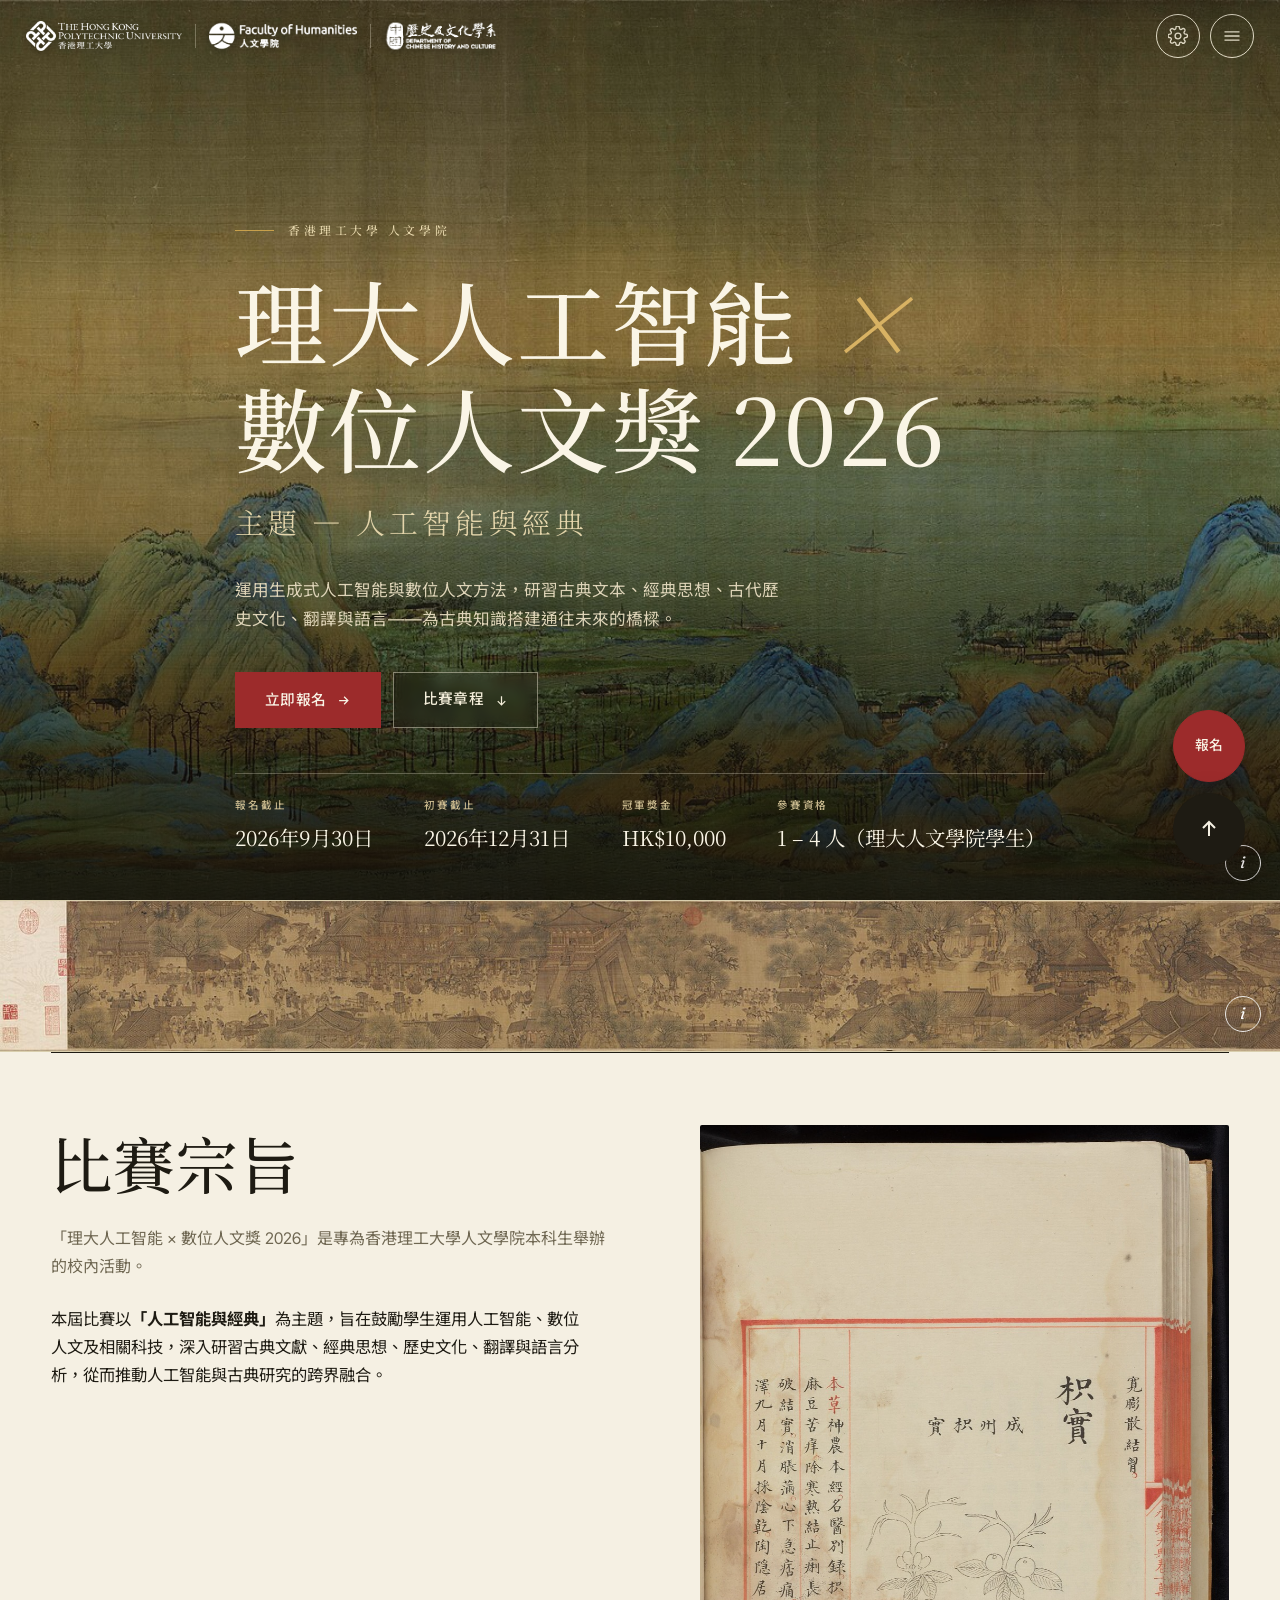
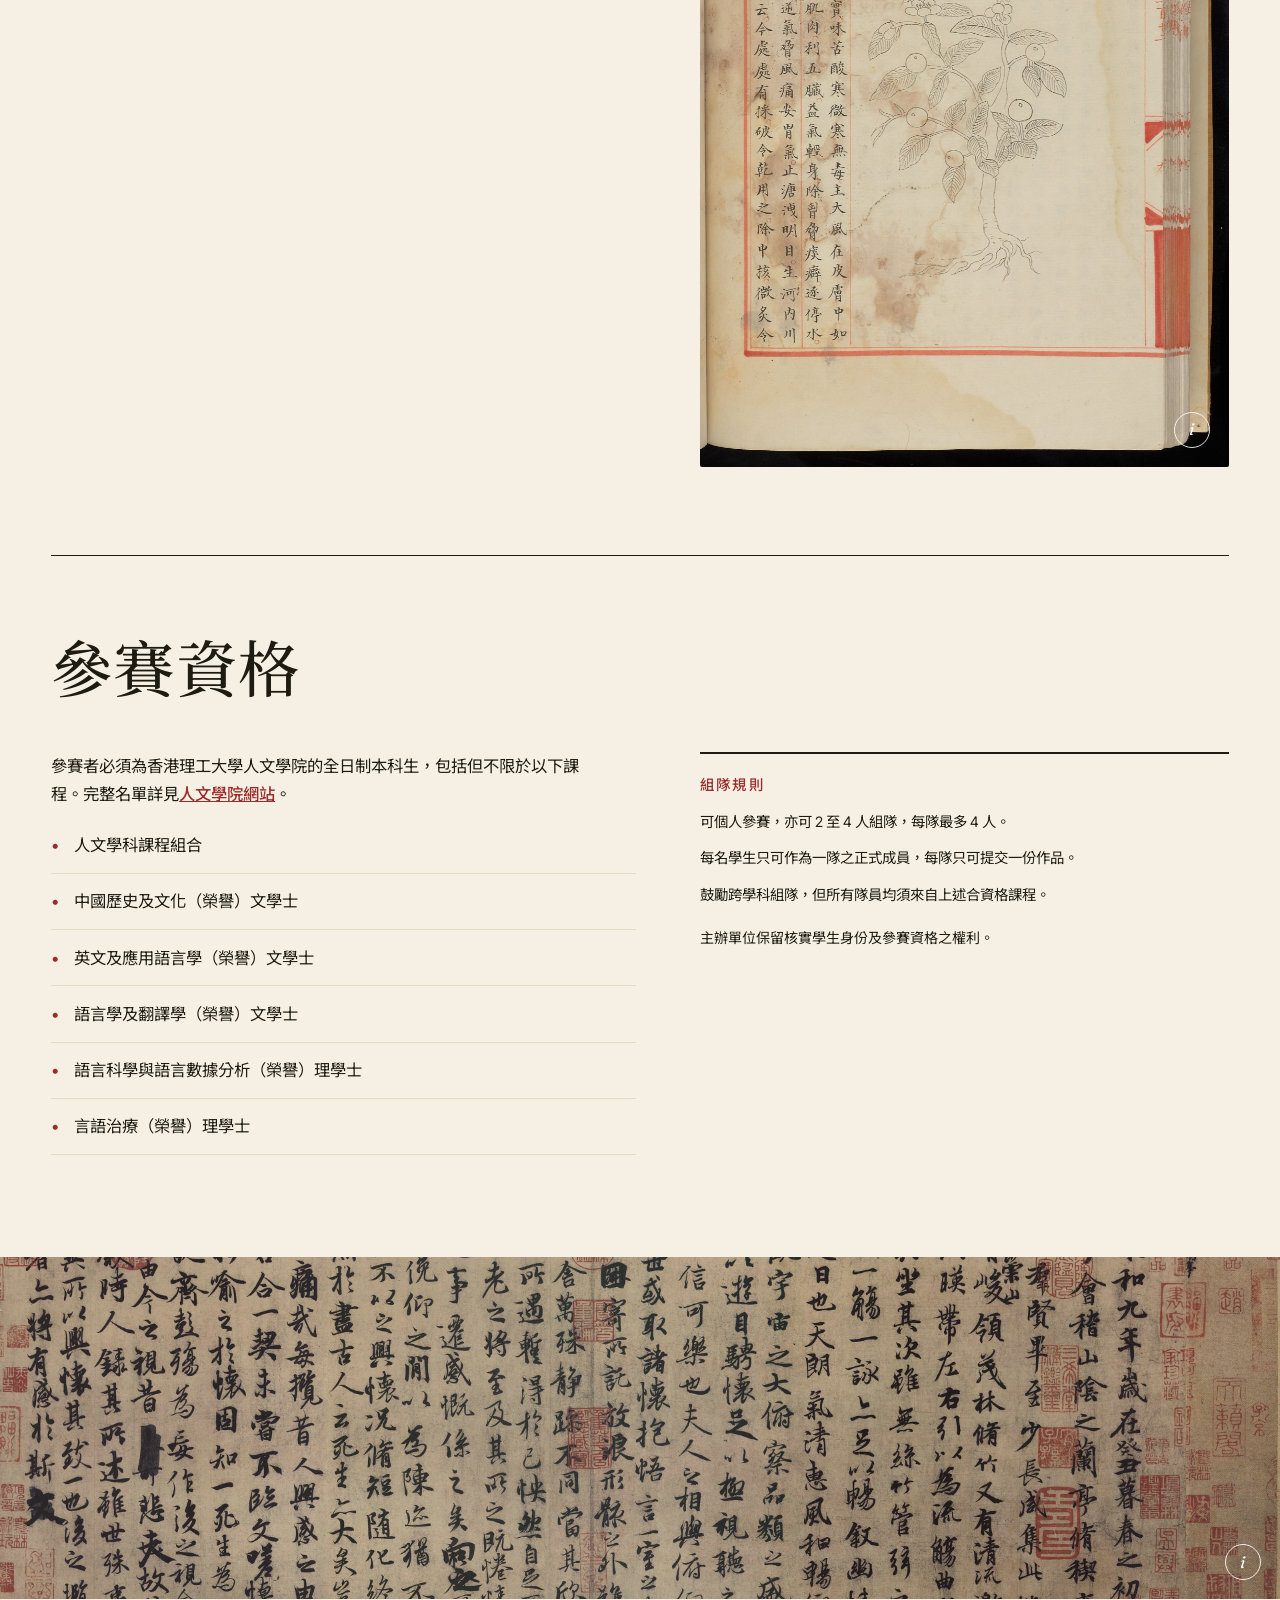
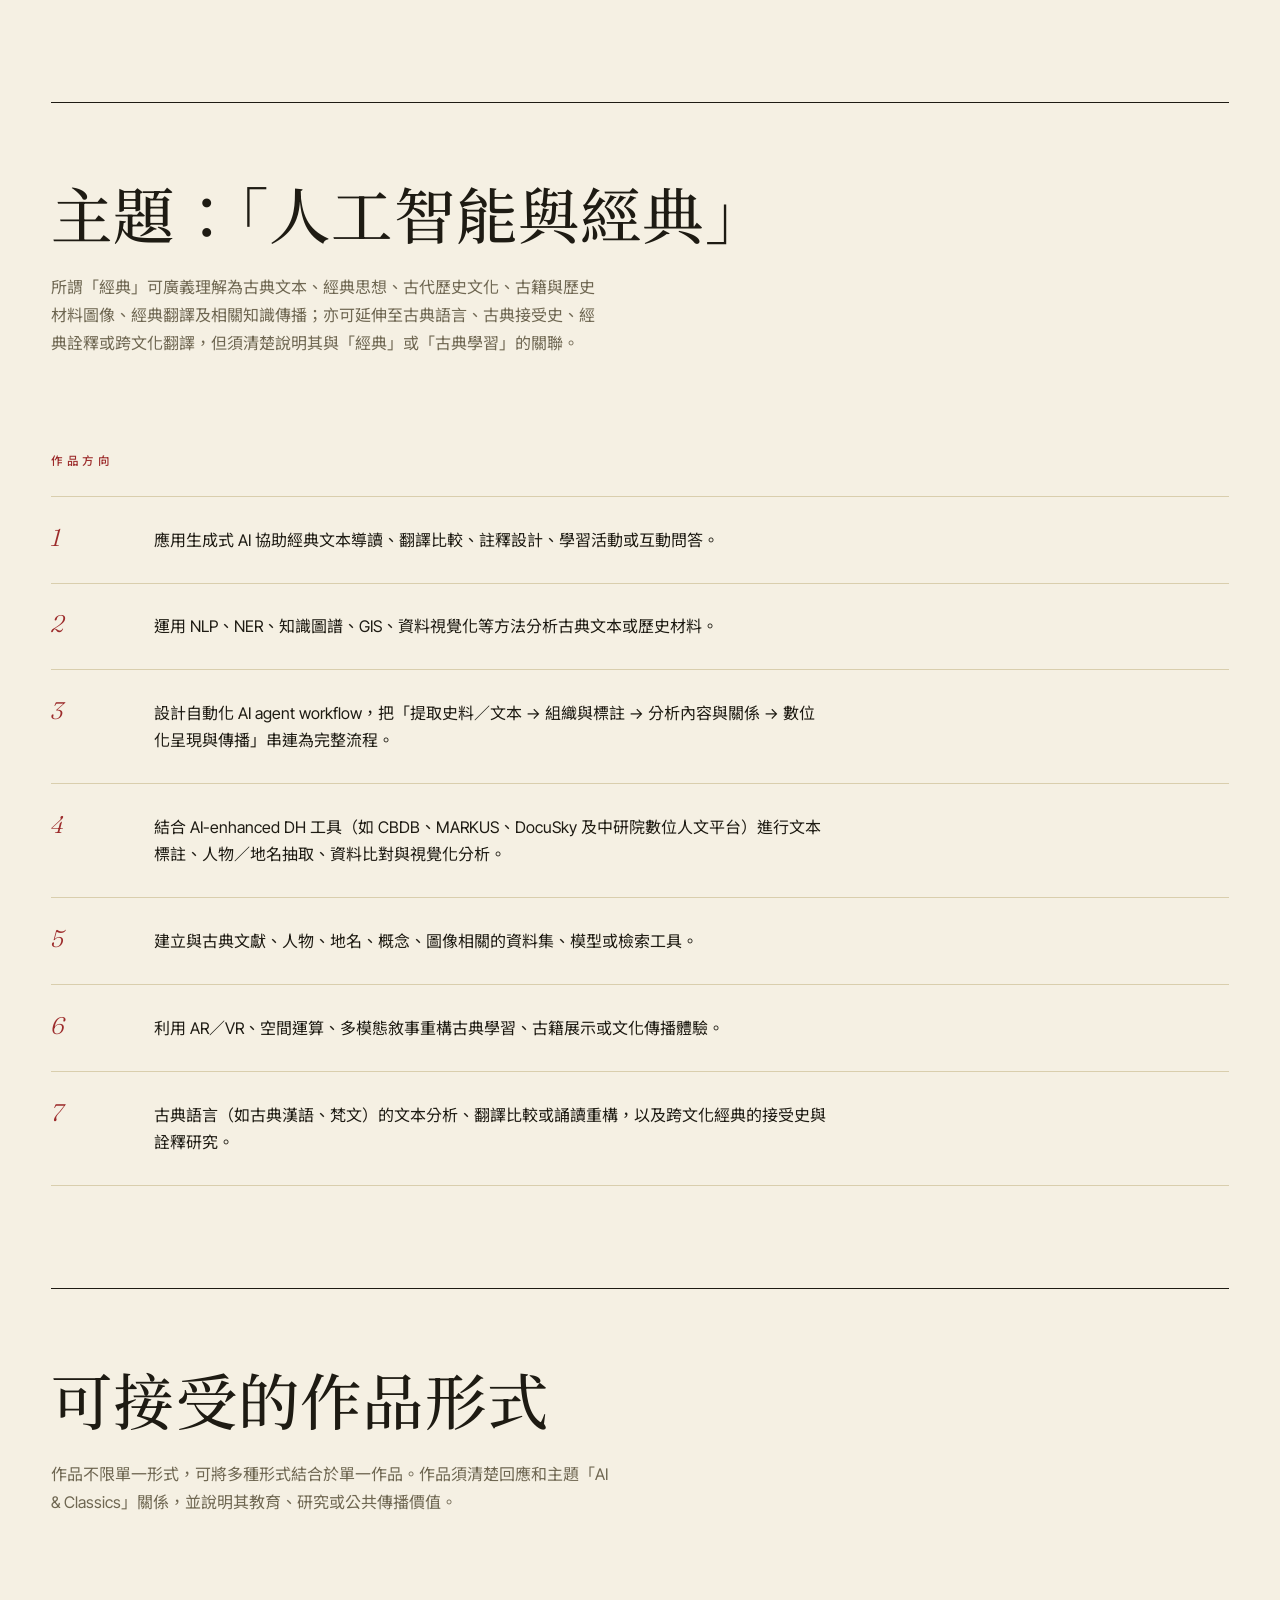
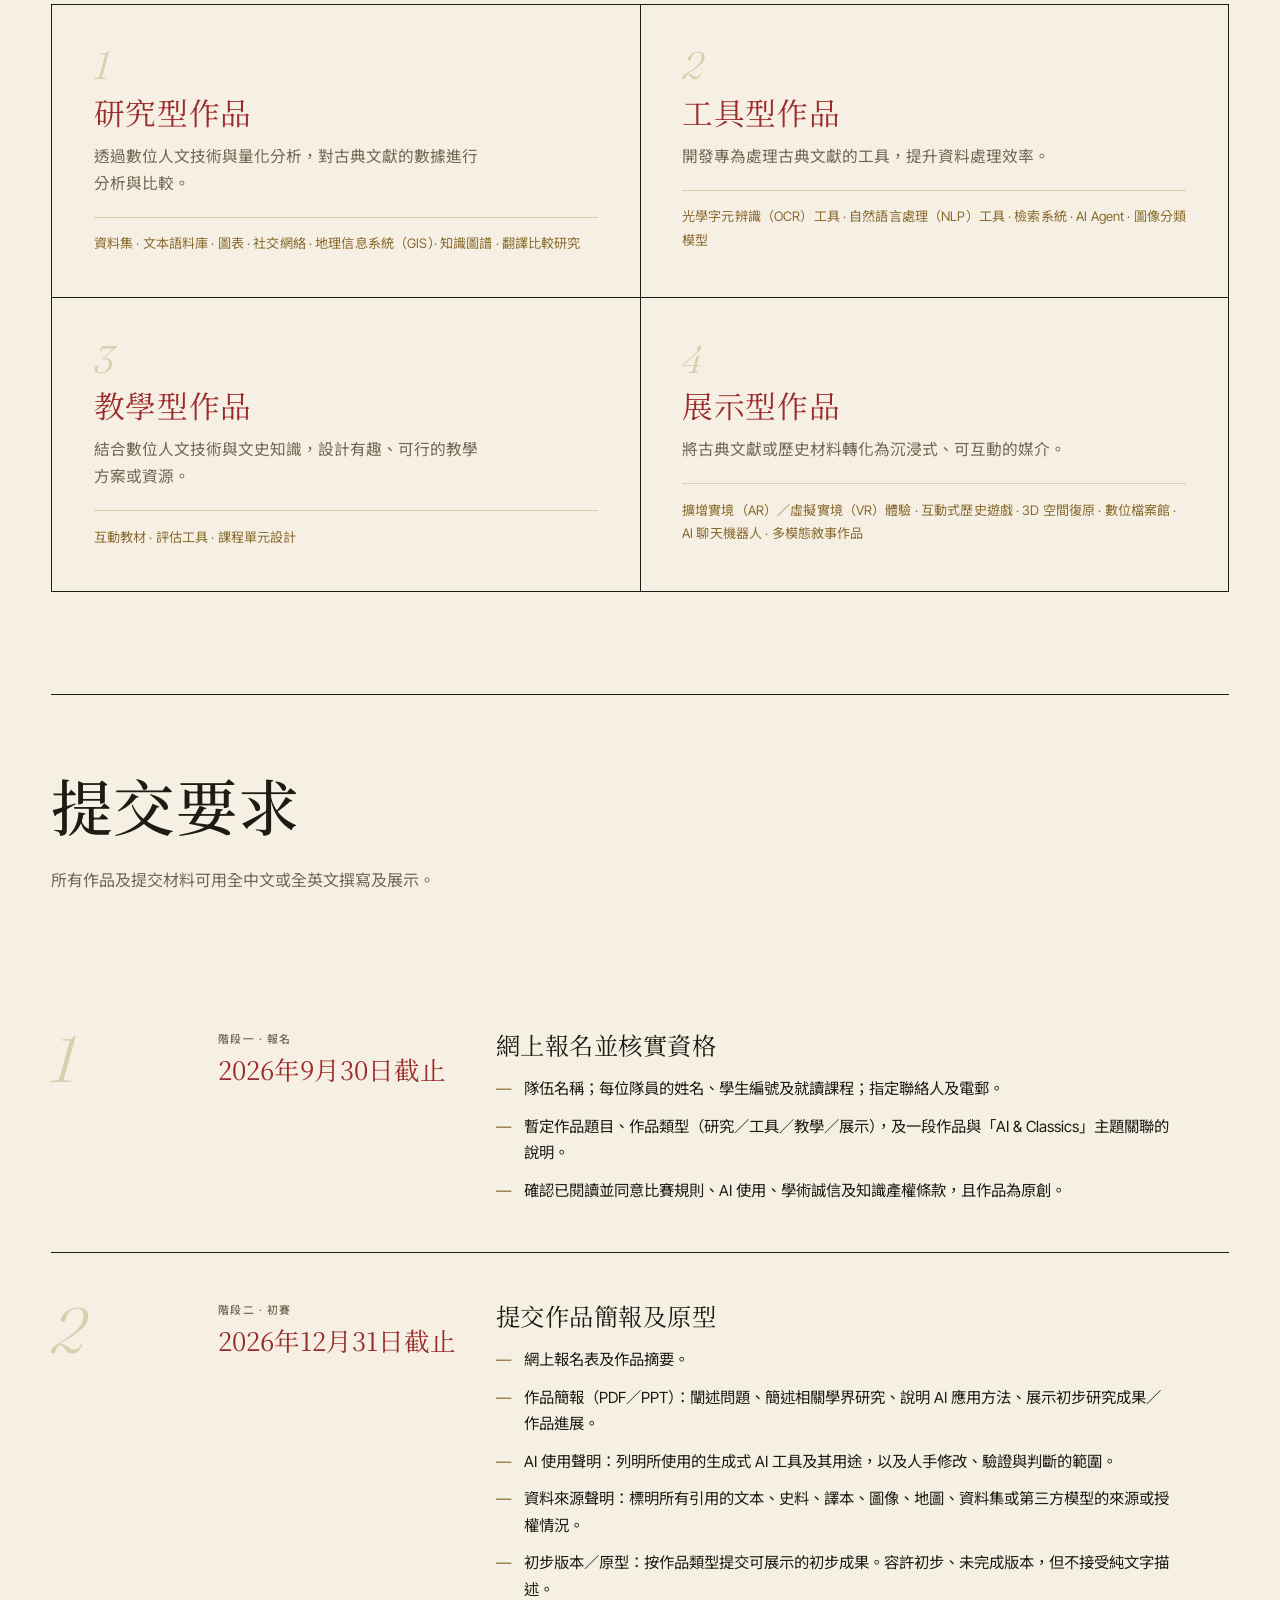
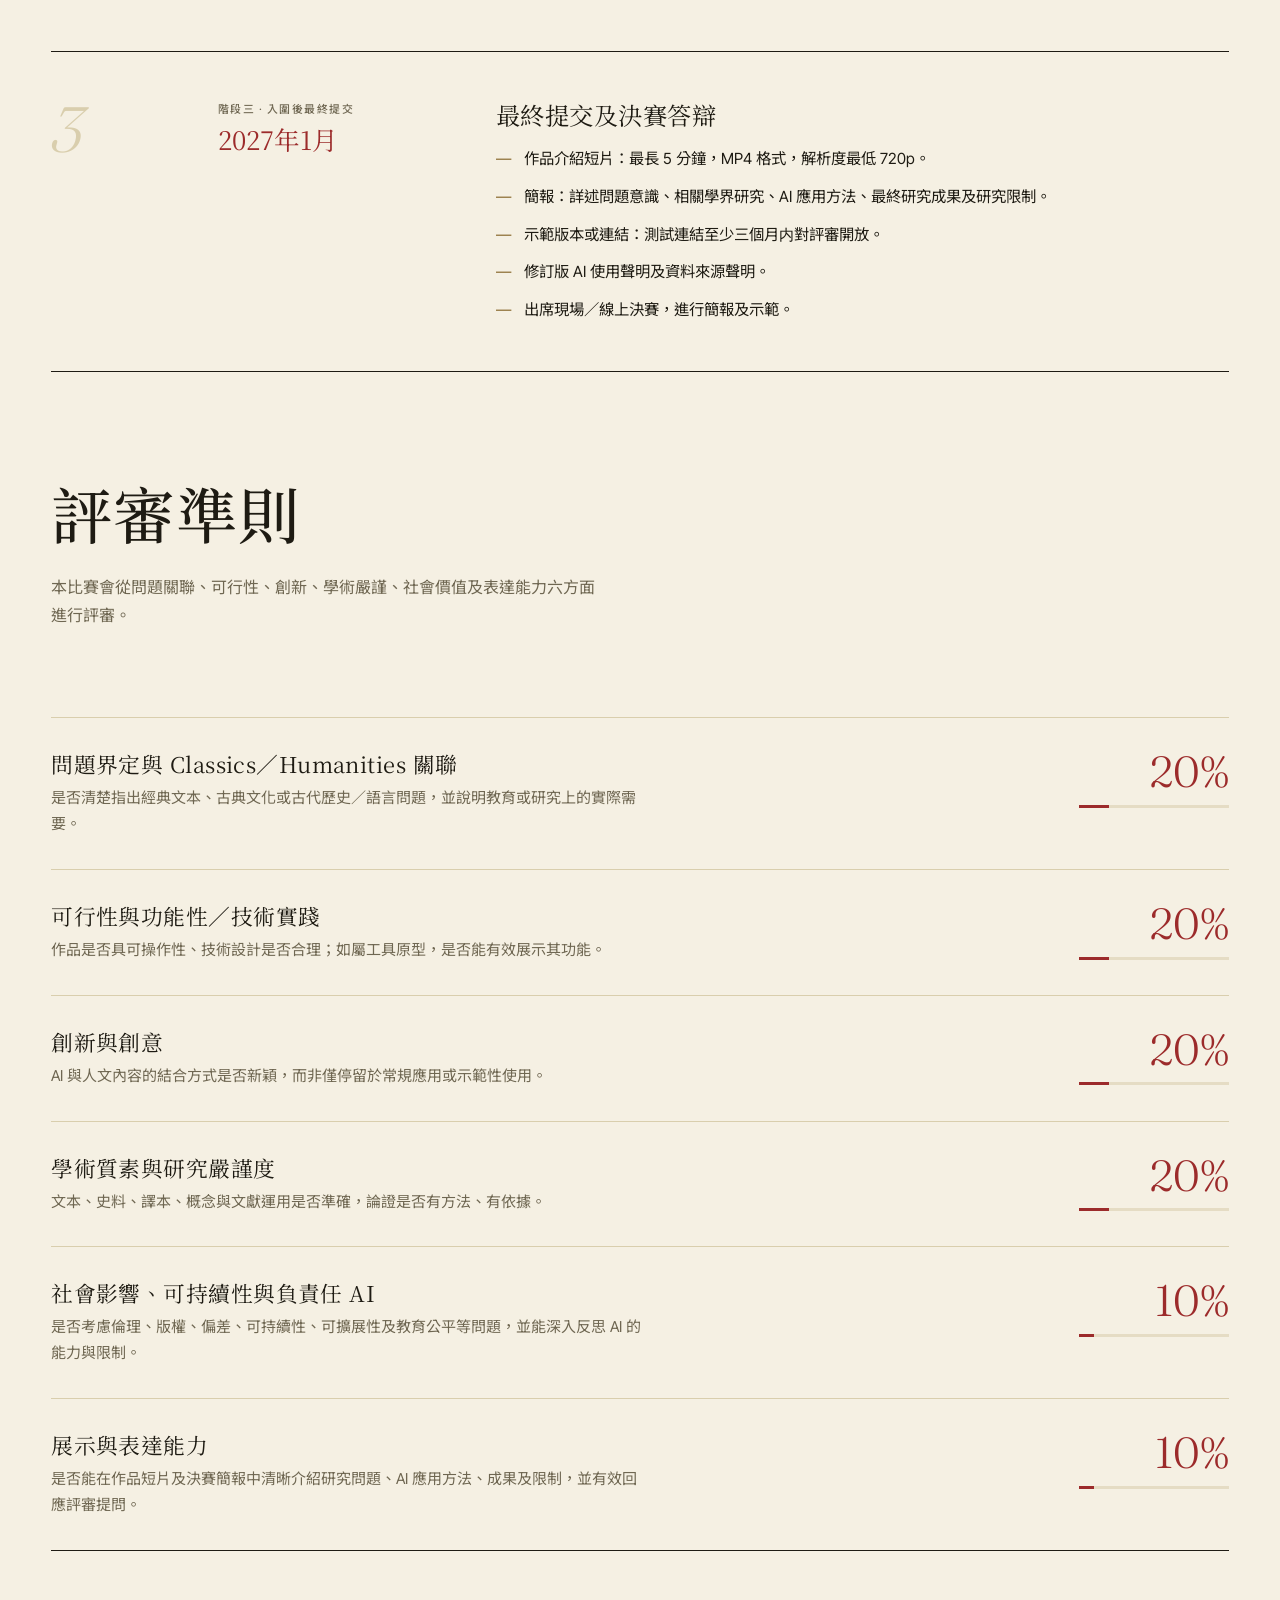
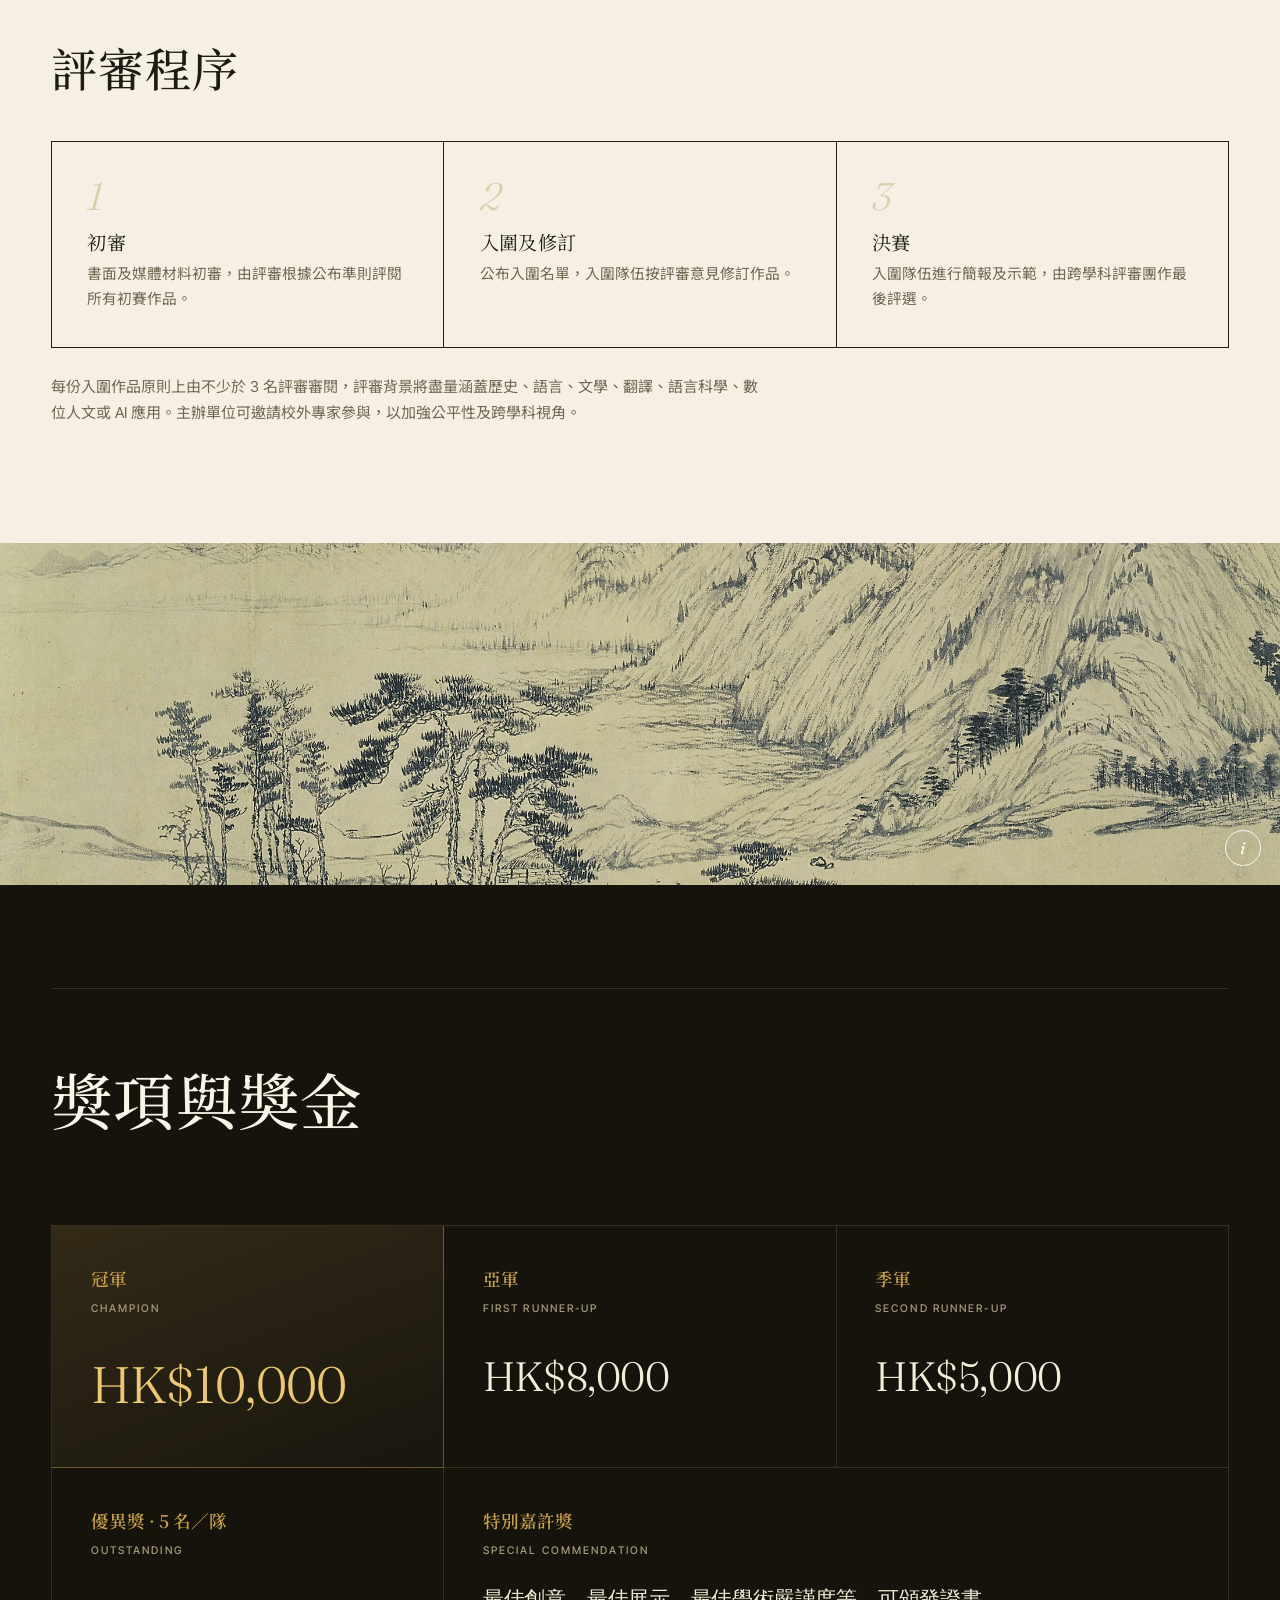
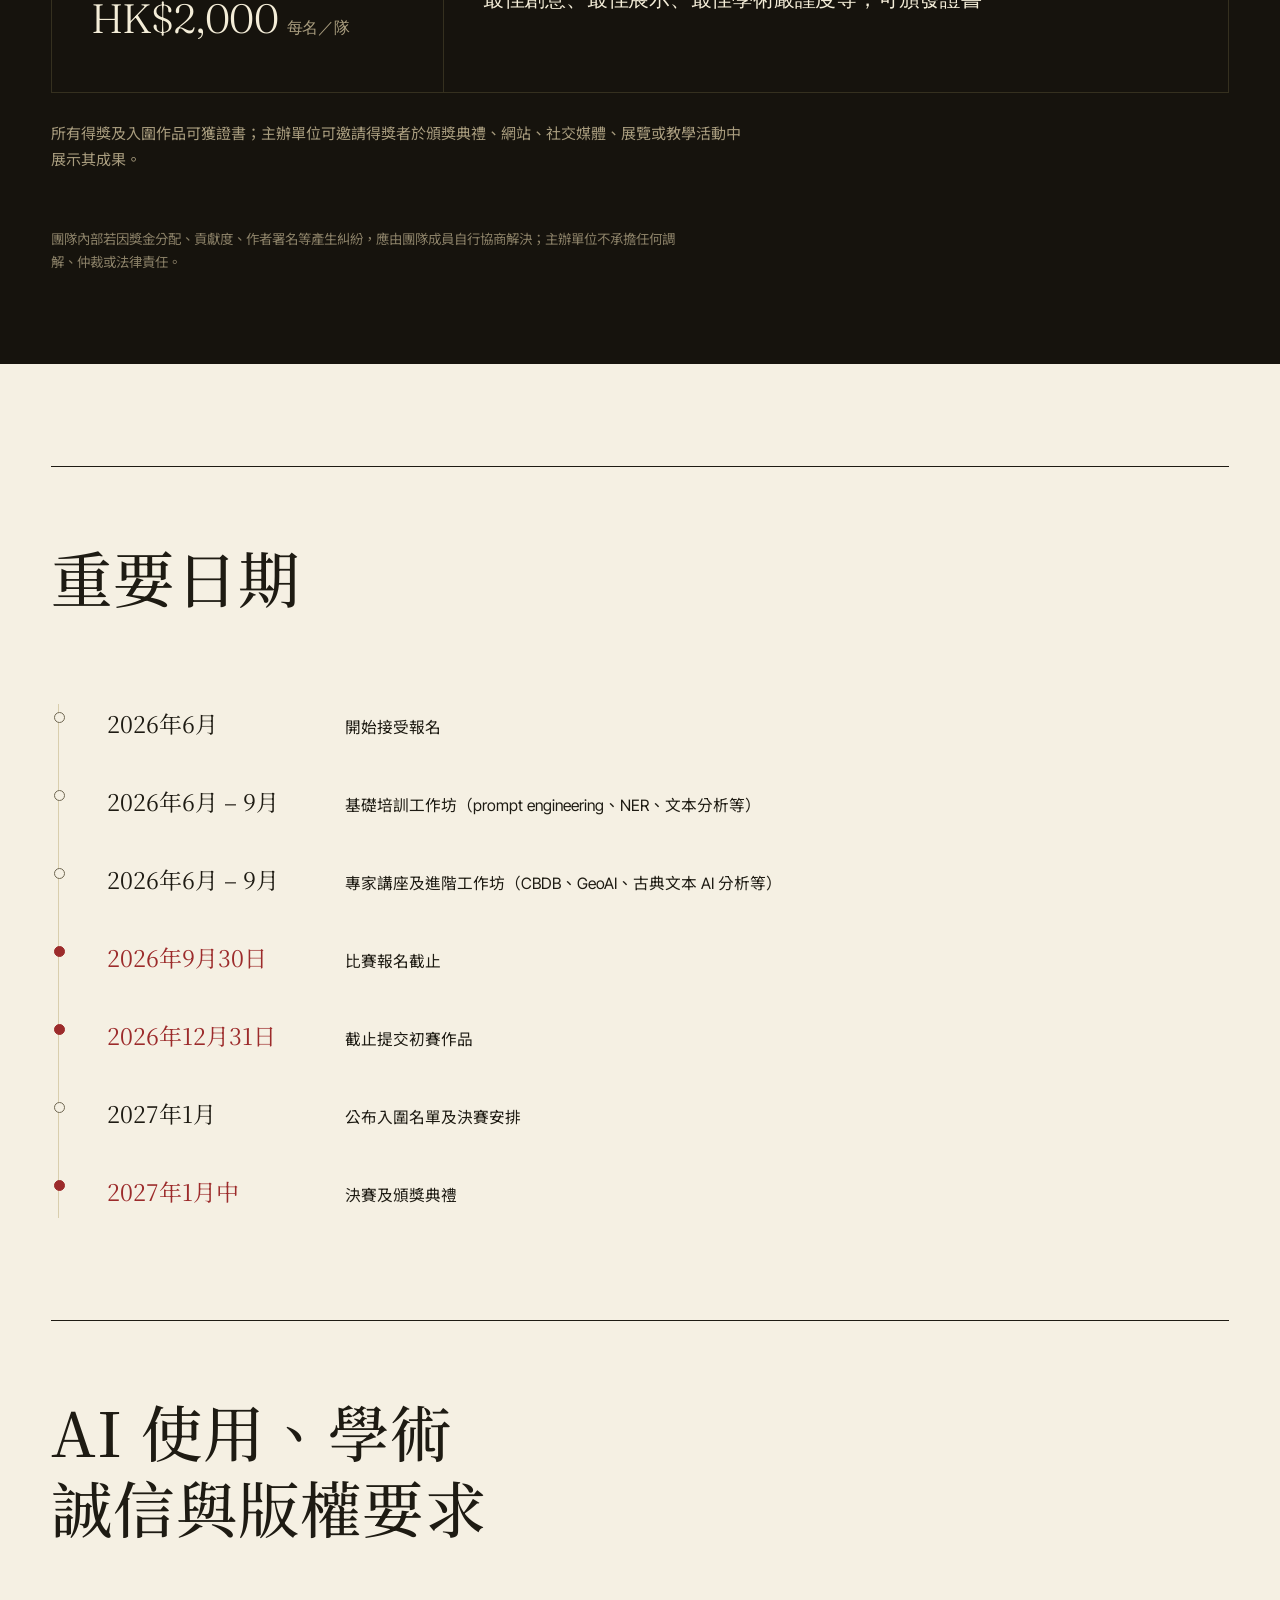
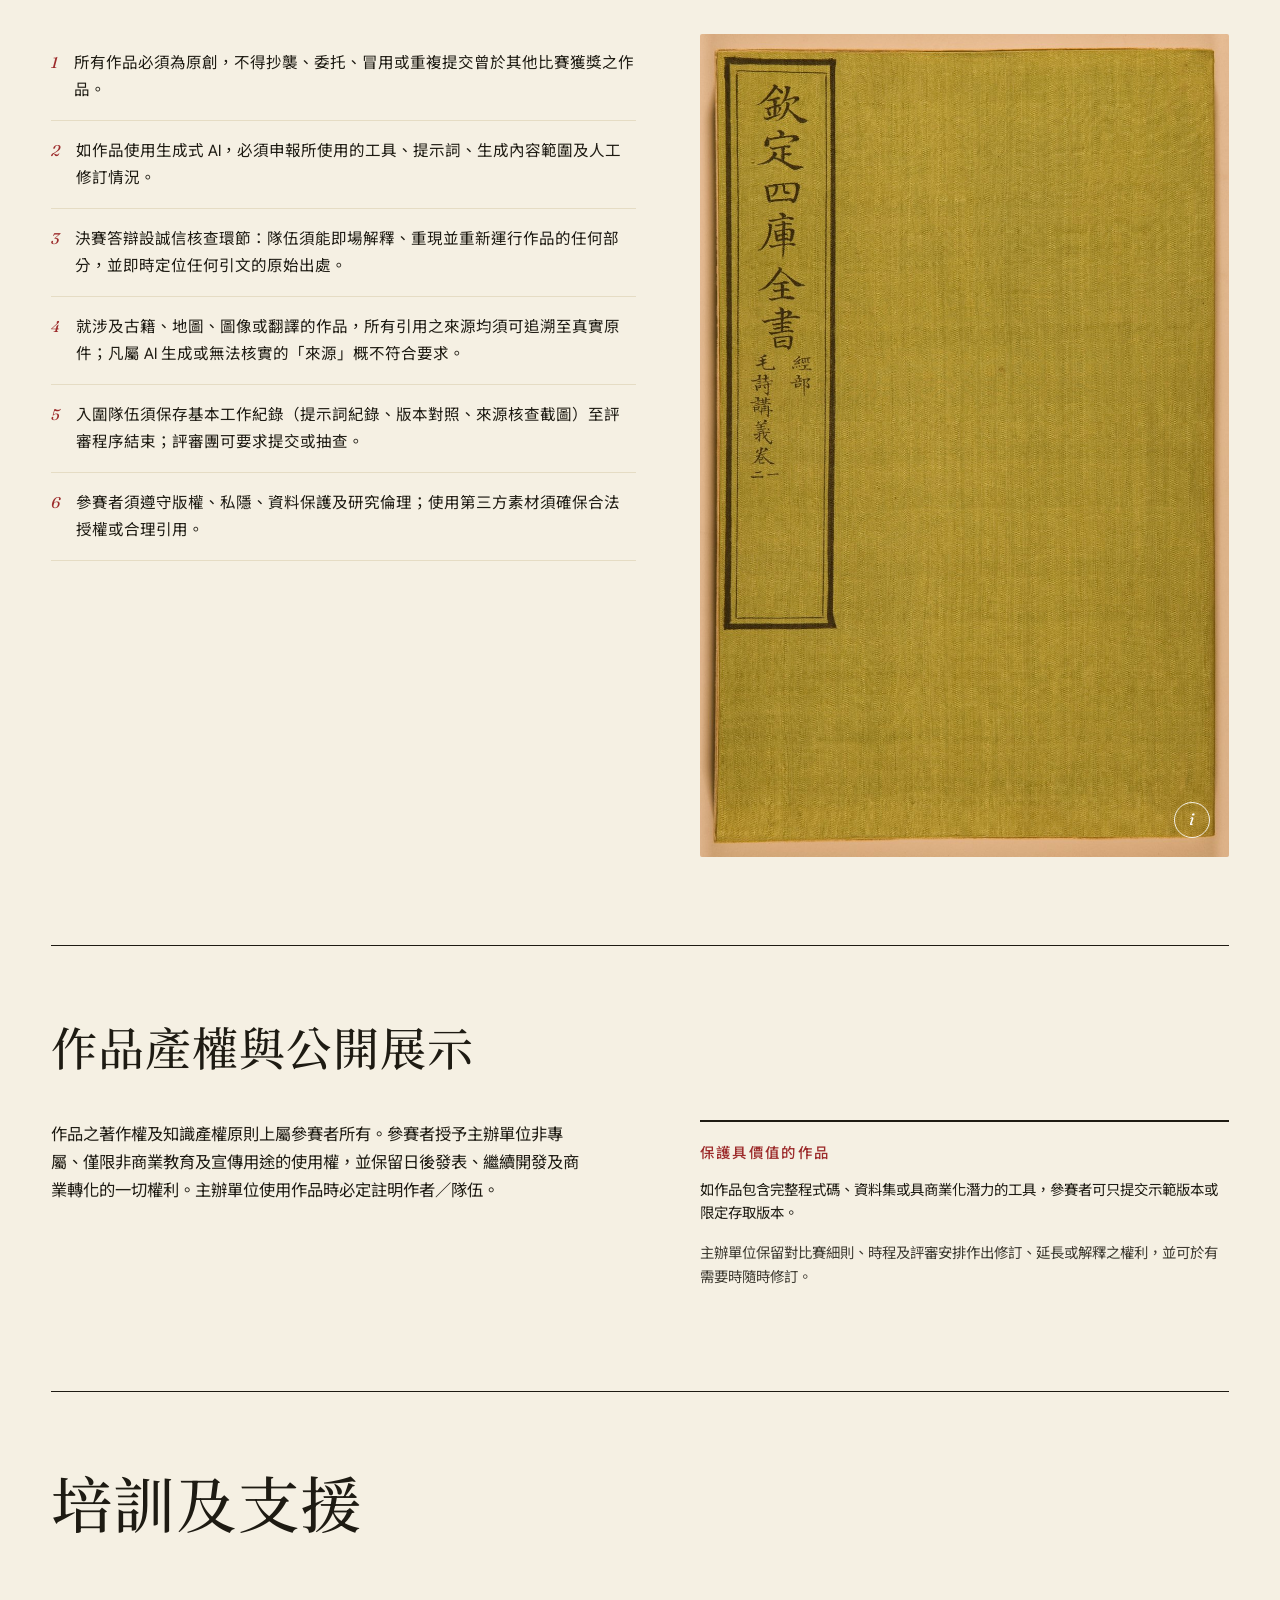
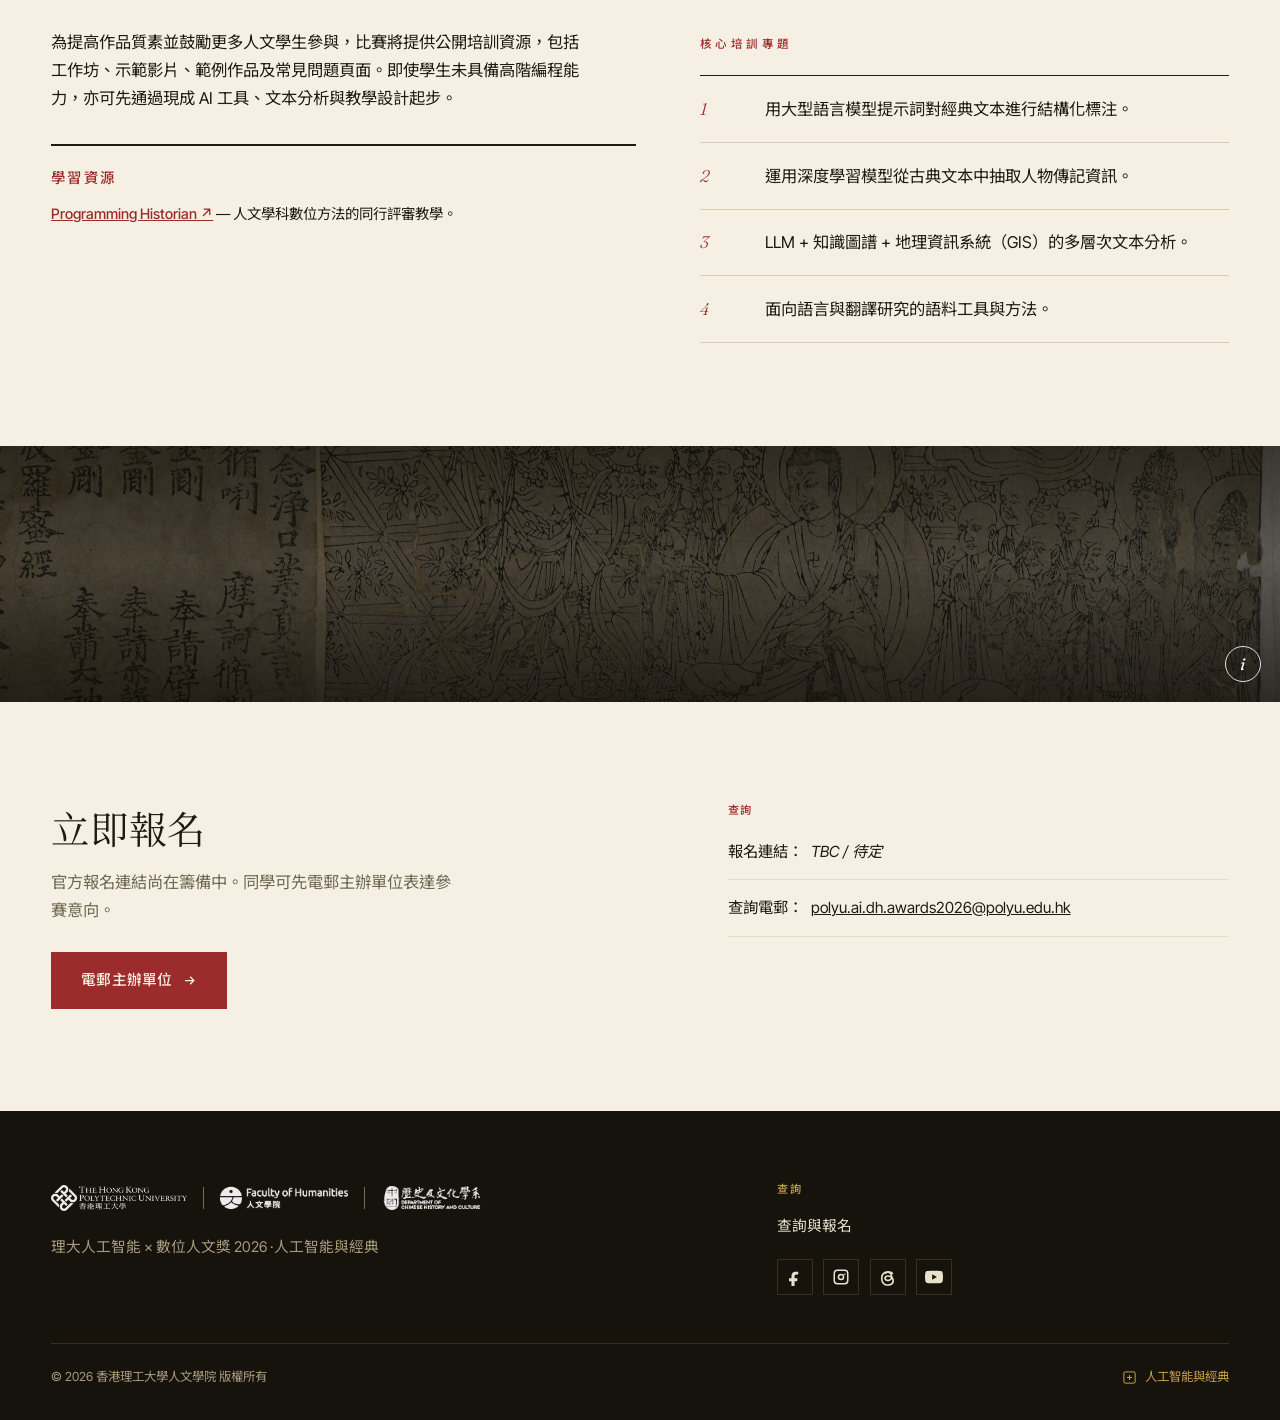
==== commit 19c8ccd7: "Replace website files" ====
--- a/index.html
+++ b/index.html
@@ -610,7 +610,10 @@
       <h2 class="display reveal" id="eligibility-title" data-nav-anchor><span class="en-only">Eligibility</span><span class="zh-only">參賽資格</span></h2>
       <div class="twocol block-gap" style="margin-top:clamp(1.8rem,4vw,3rem)">
         <div class="reveal">
-          <p style="margin:0;max-width:60ch;color:var(--ink-soft)"><span class="en-only">Applicants must be full-time undergraduate students of the PolyU Faculty of Humanities, enrolled in one of the following programmes:</span><span class="zh-only">參賽者必須為香港理工大學人文學院的全日制本科生，並就讀於以下課程之一：</span></p>
+          <p style="margin:0;max-width:60ch">
+            <span class="en-only">Applicants must be full-time undergraduate students of the PolyU Faculty of Humanities, including but not limited to the following programmes. For the full list, please refer to the <a href="https://www.polyu.edu.hk/fh/study/undergraduate-programmes/programme-listing/" target="_blank" rel="noopener noreferrer" style="color:var(--seal);font-weight:500">Faculty of Humanities website</a>.</span>
+            <span class="zh-only">參賽者必須為香港理工大學人文學院的全日制本科生，包括但不限於以下課程。完整名單詳見<a href="https://www.polyu.edu.hk/fh/study/undergraduate-programmes/programme-listing/?sc_lang=tc" target="_blank" rel="noopener noreferrer" style="color:var(--seal);font-weight:500">人文學院網站</a>。</span>
+          </p>
           <ul class="list-clean">
             <li><span class="en-only">Bachelor’s Degree Scheme in Humanities</span><span class="zh-only">人文學科課程組合</span></li>
             <li><span class="en-only">BA (Hons) in Chinese History and Culture</span><span class="zh-only">中國歷史及文化（榮譽）文學士</span></li>
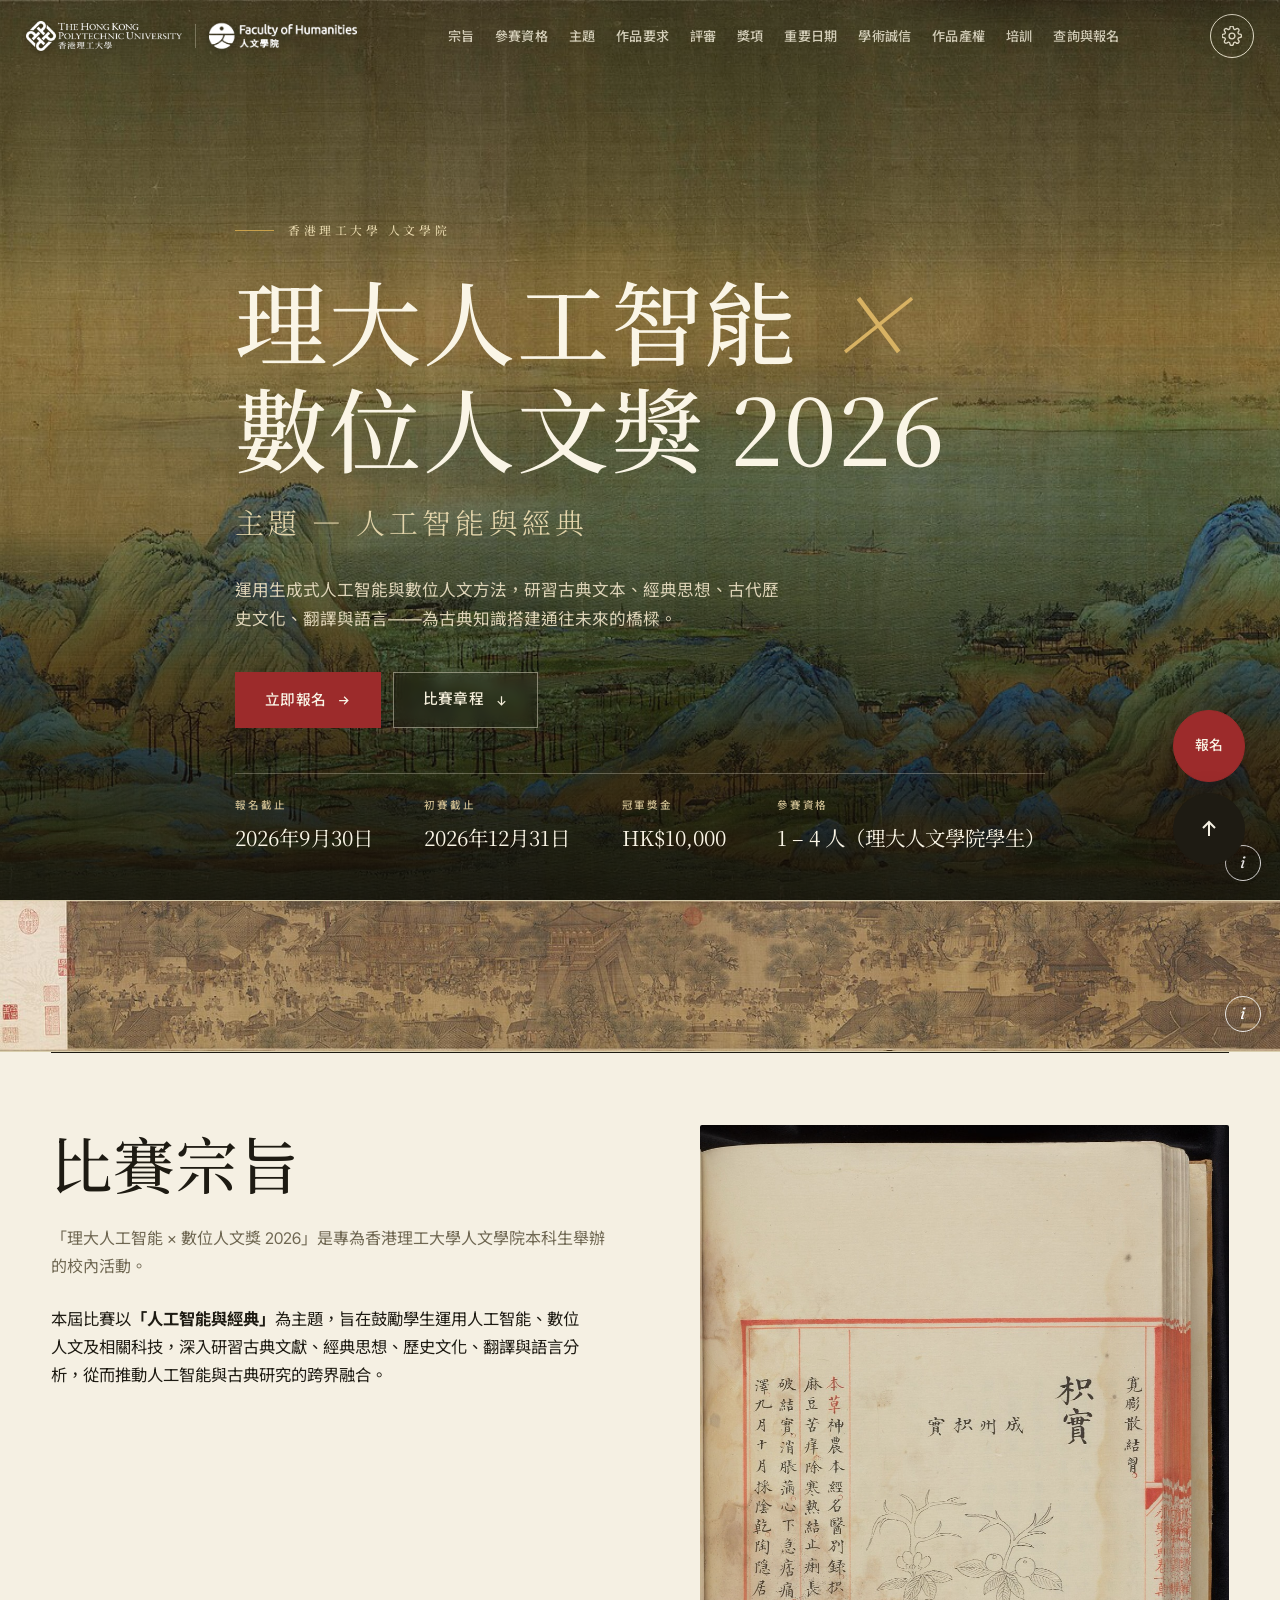
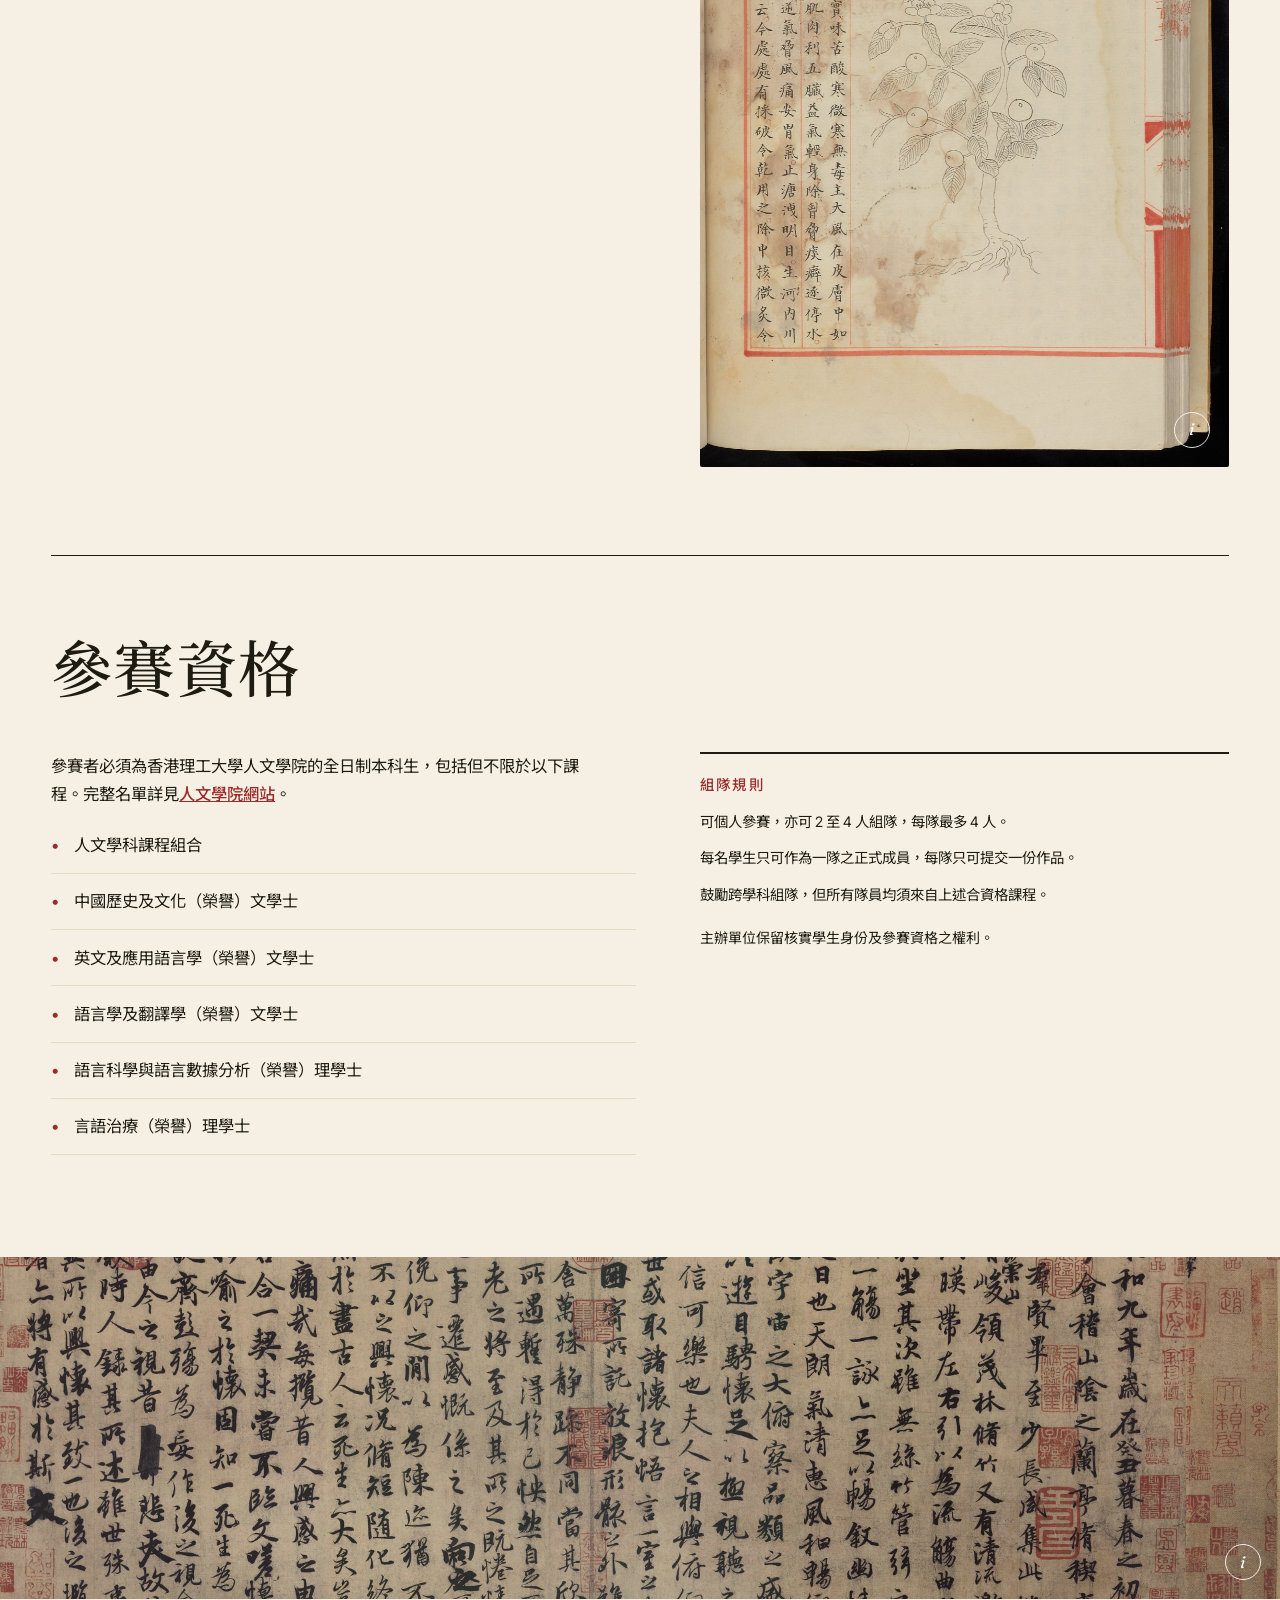
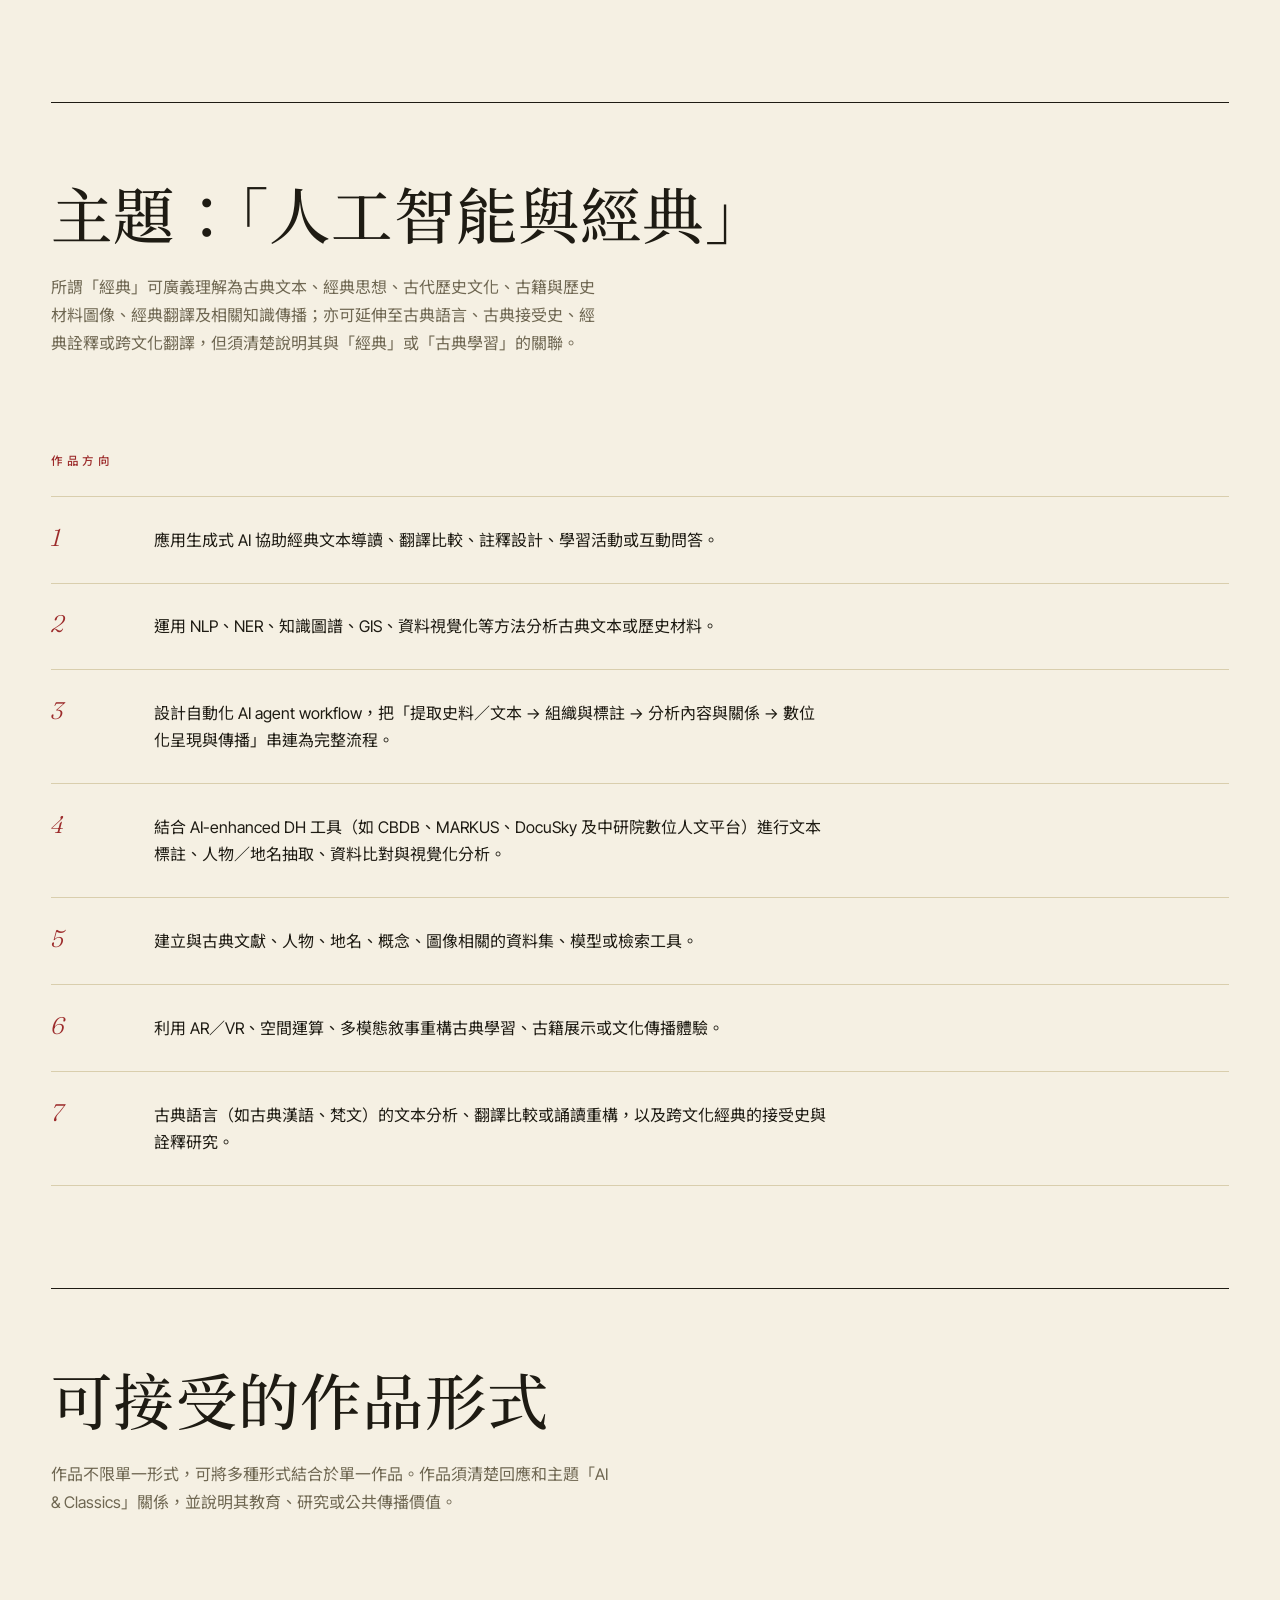
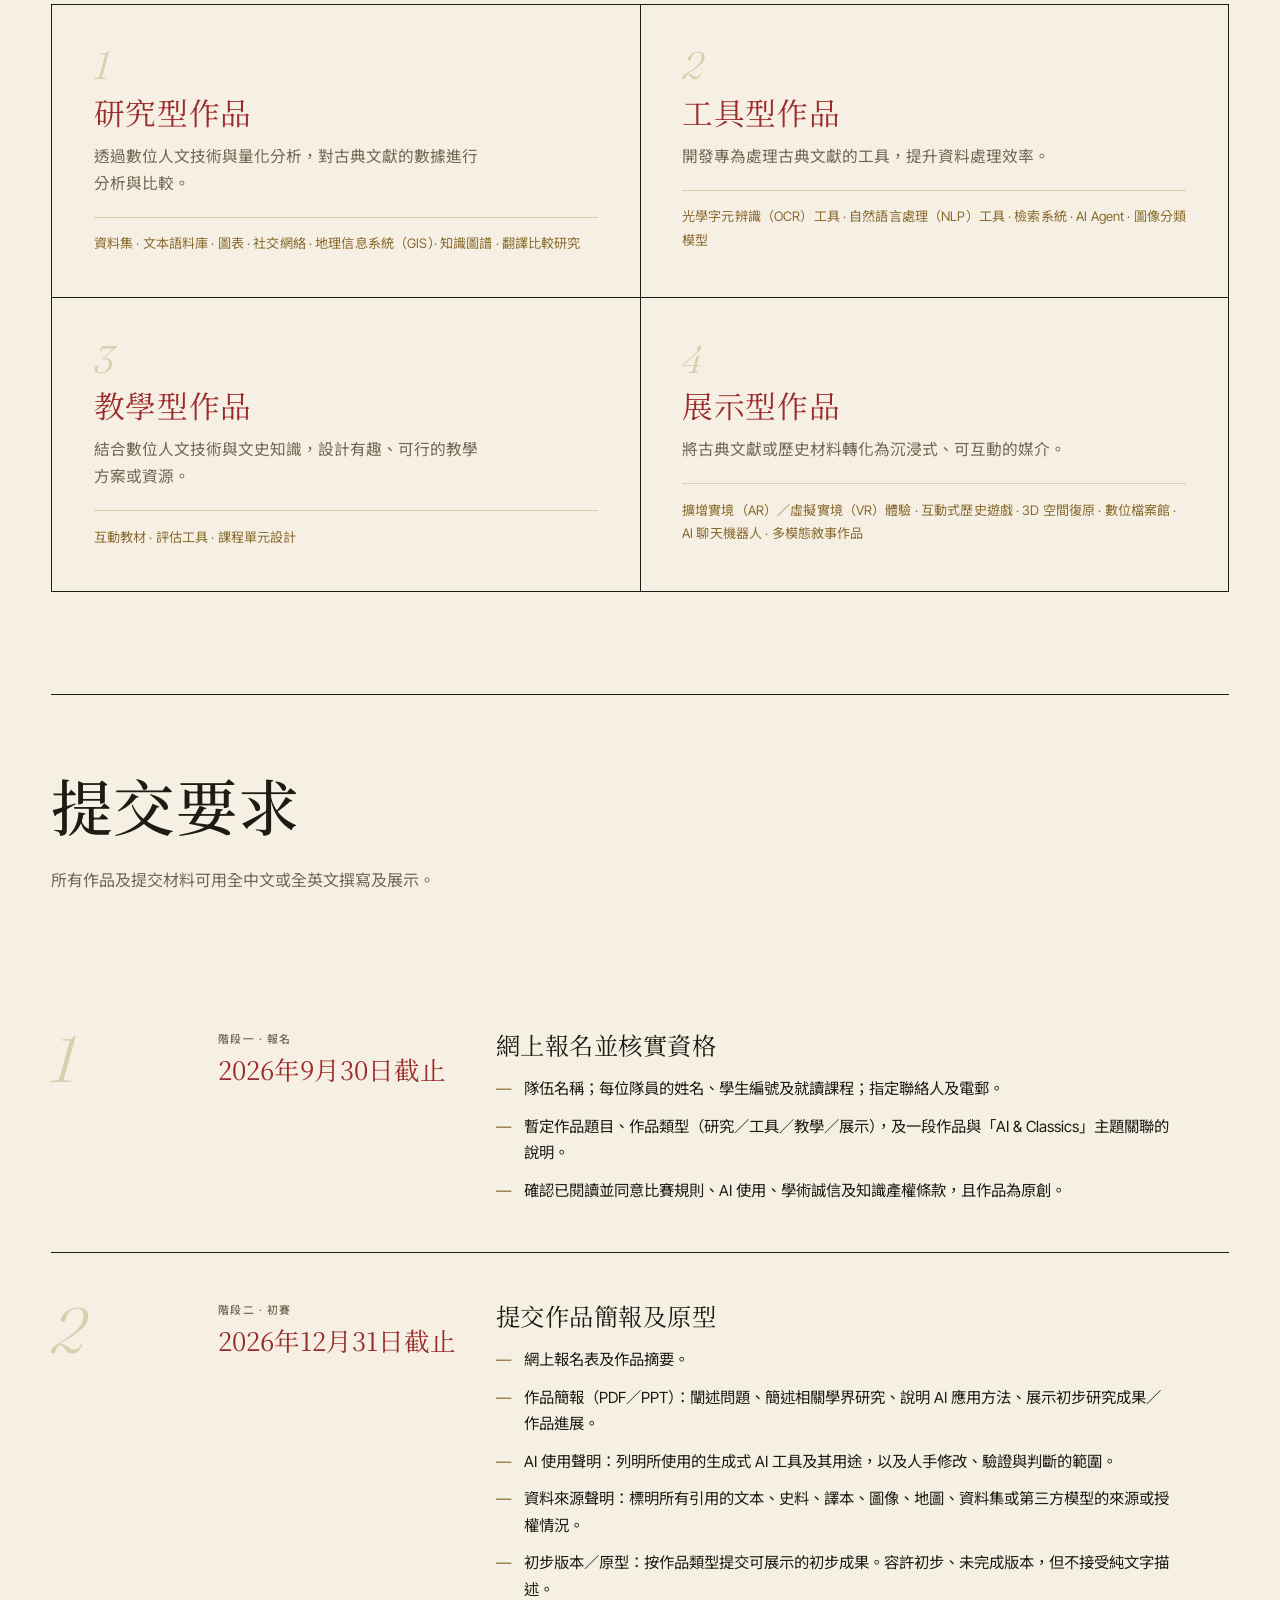
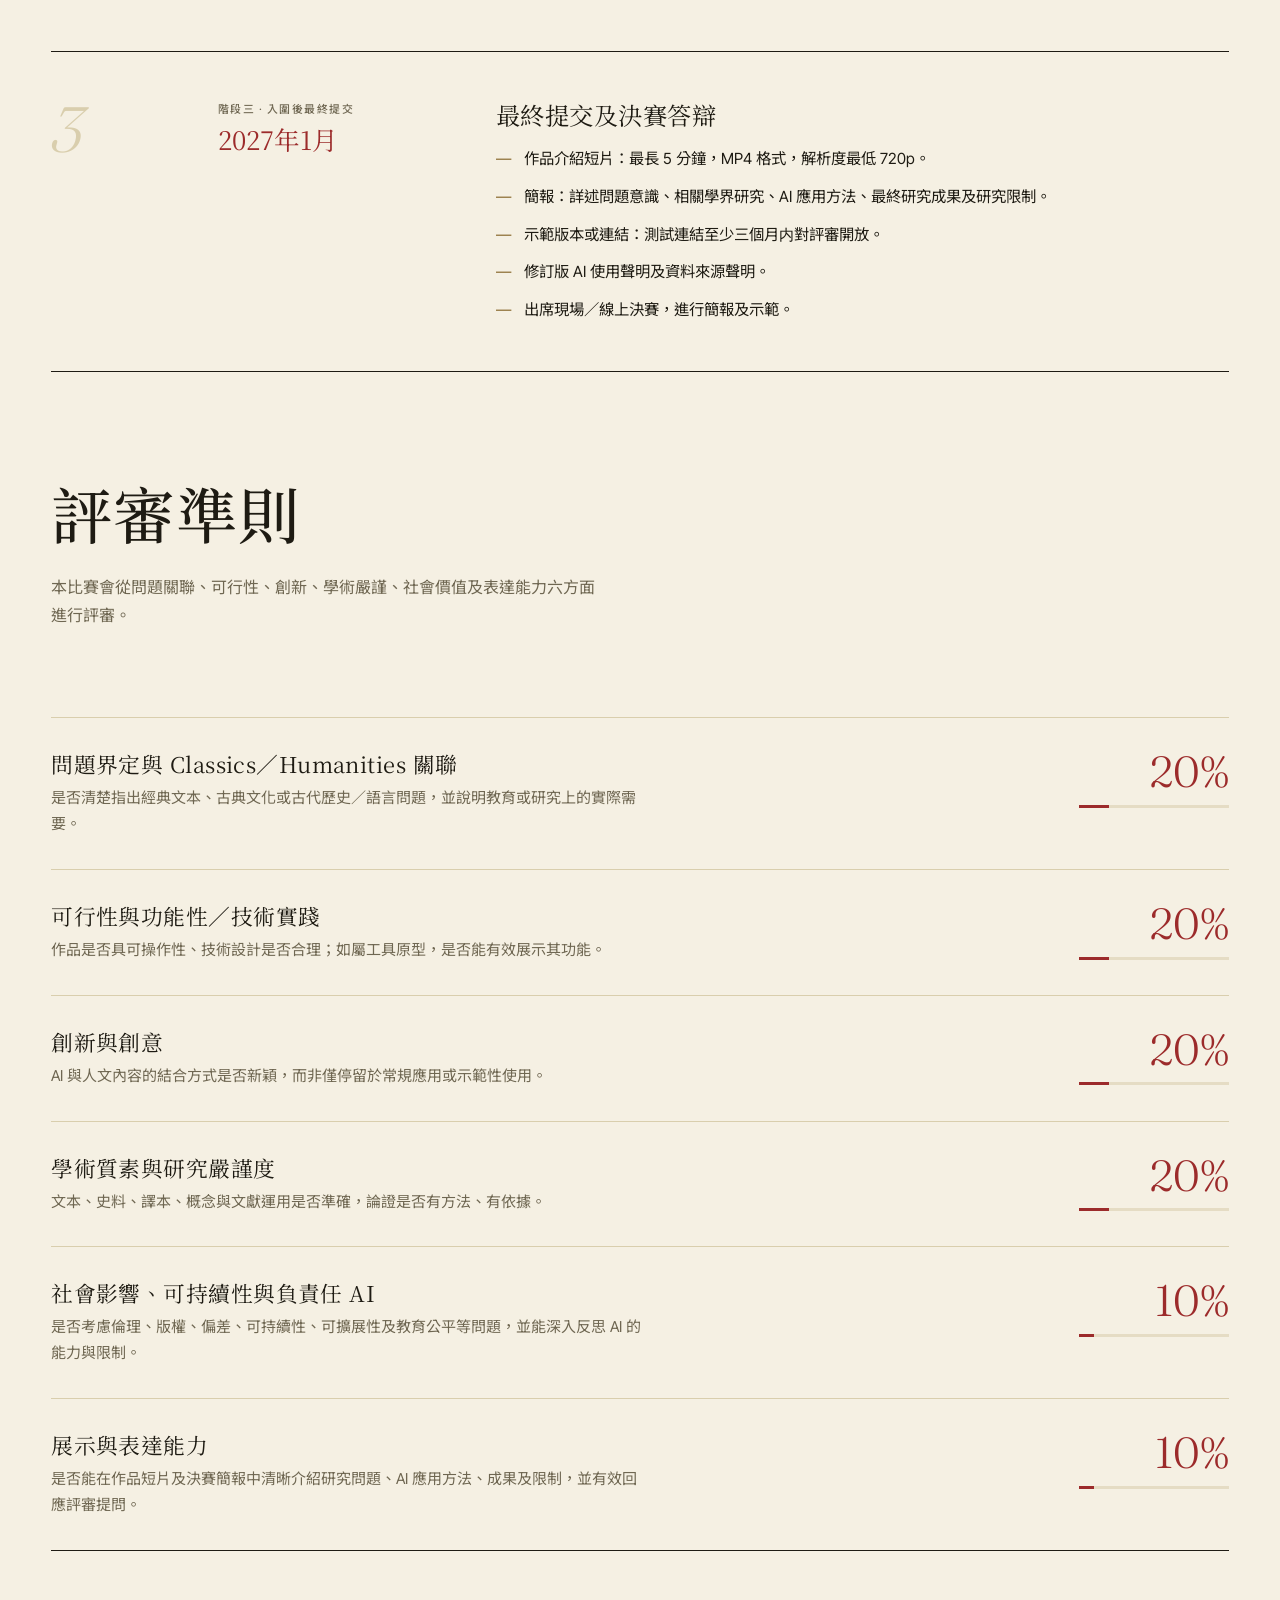
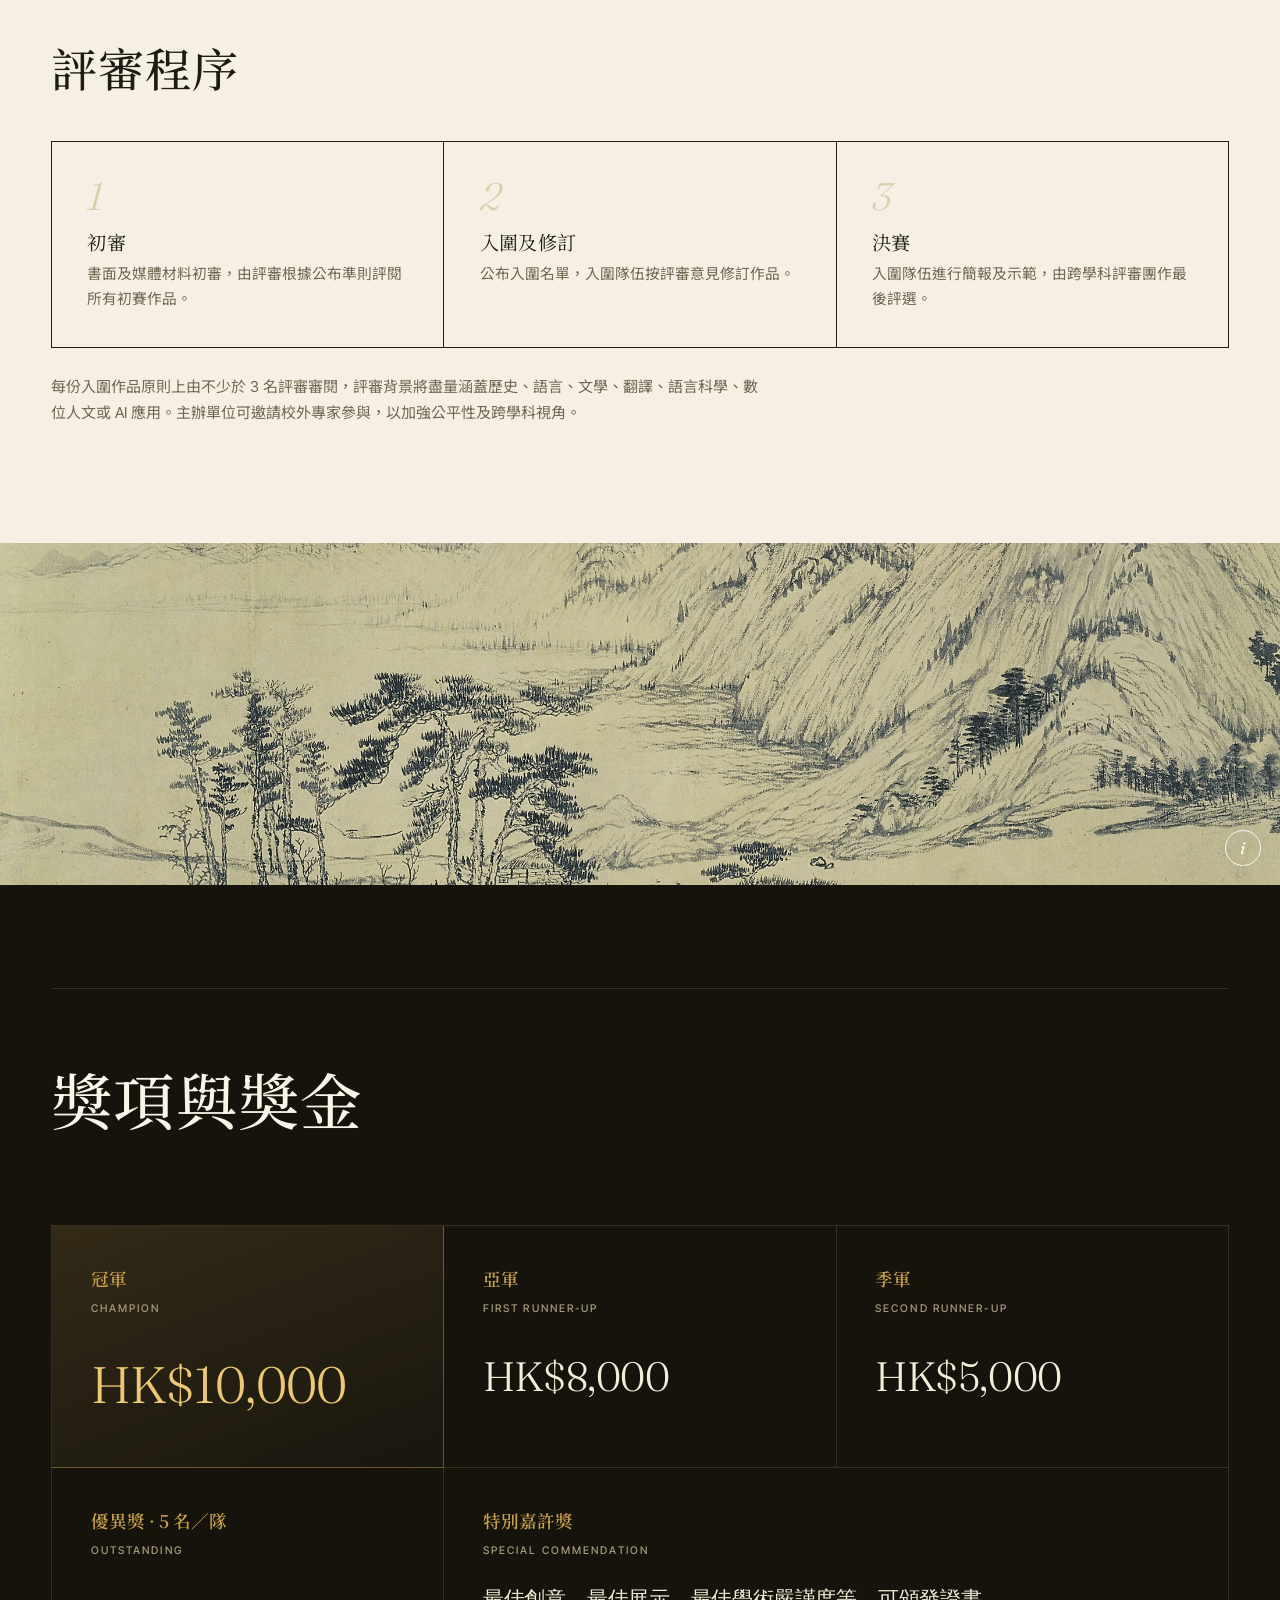
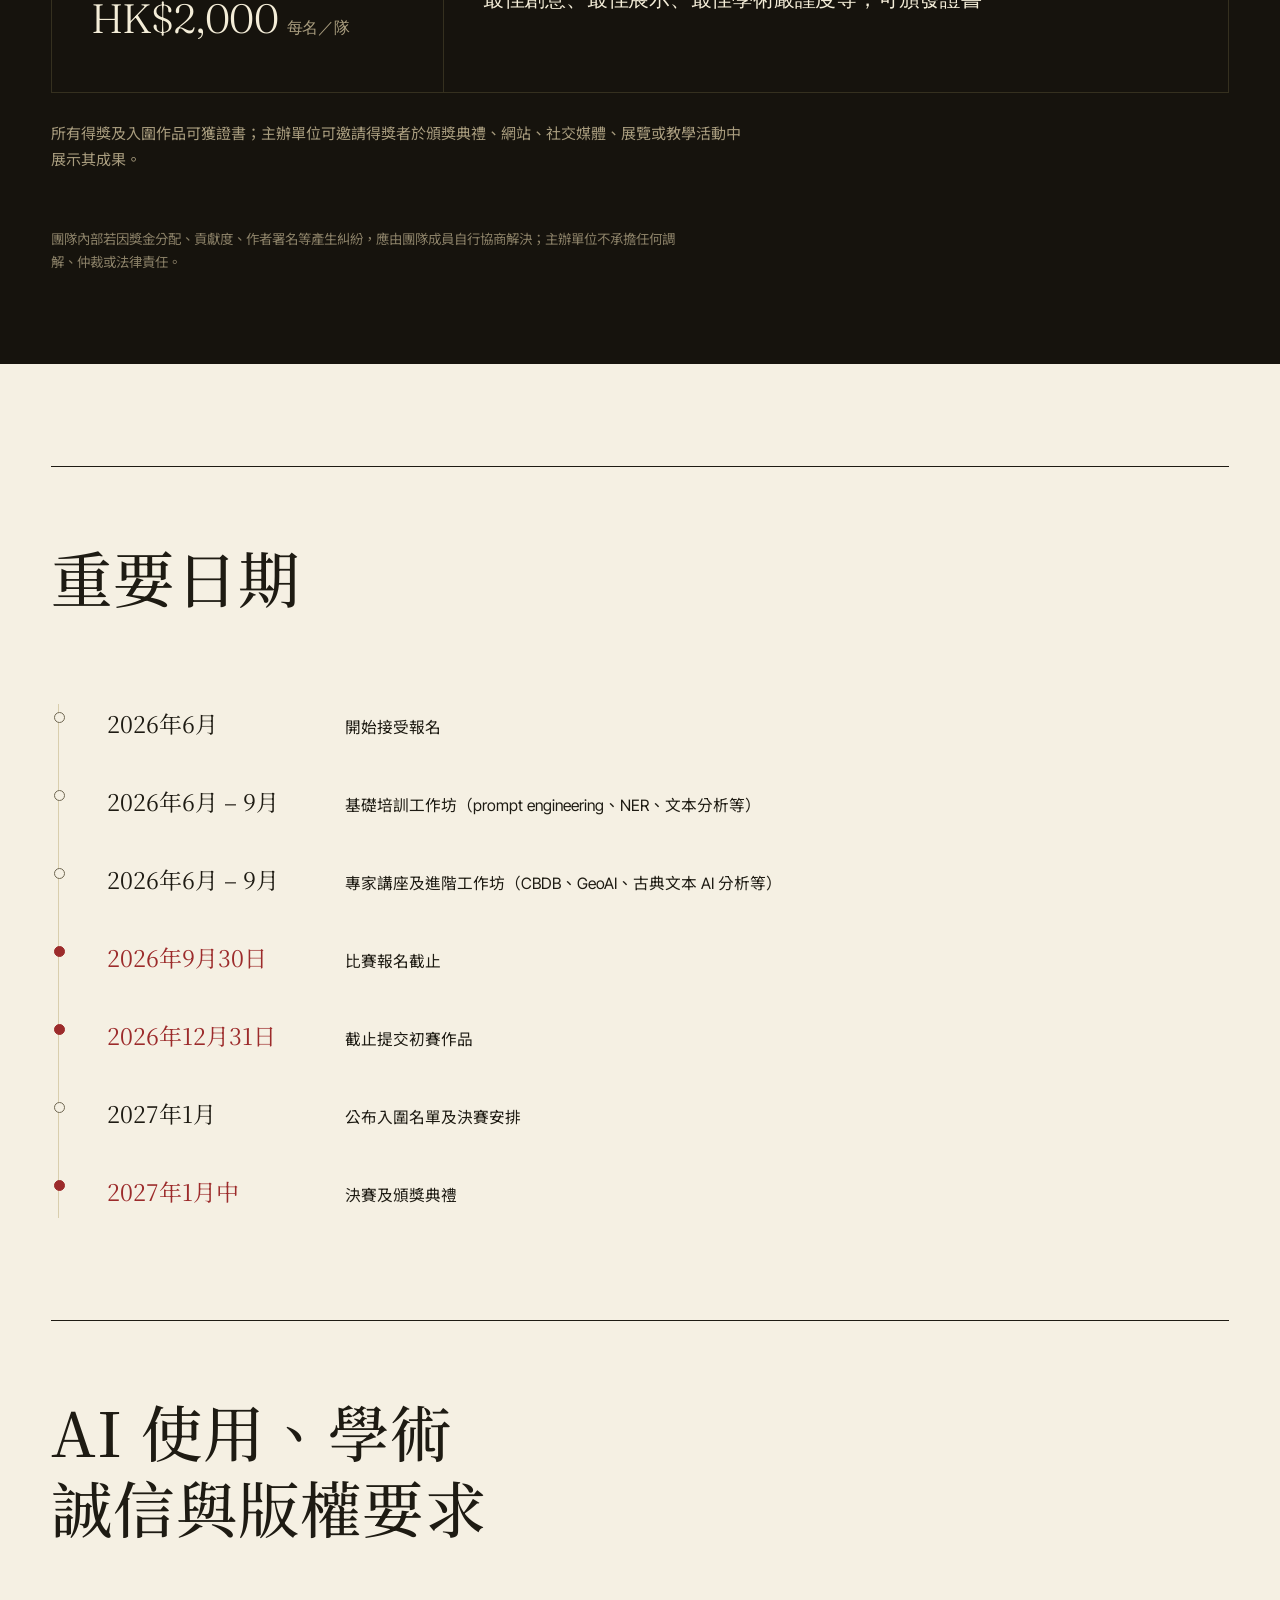
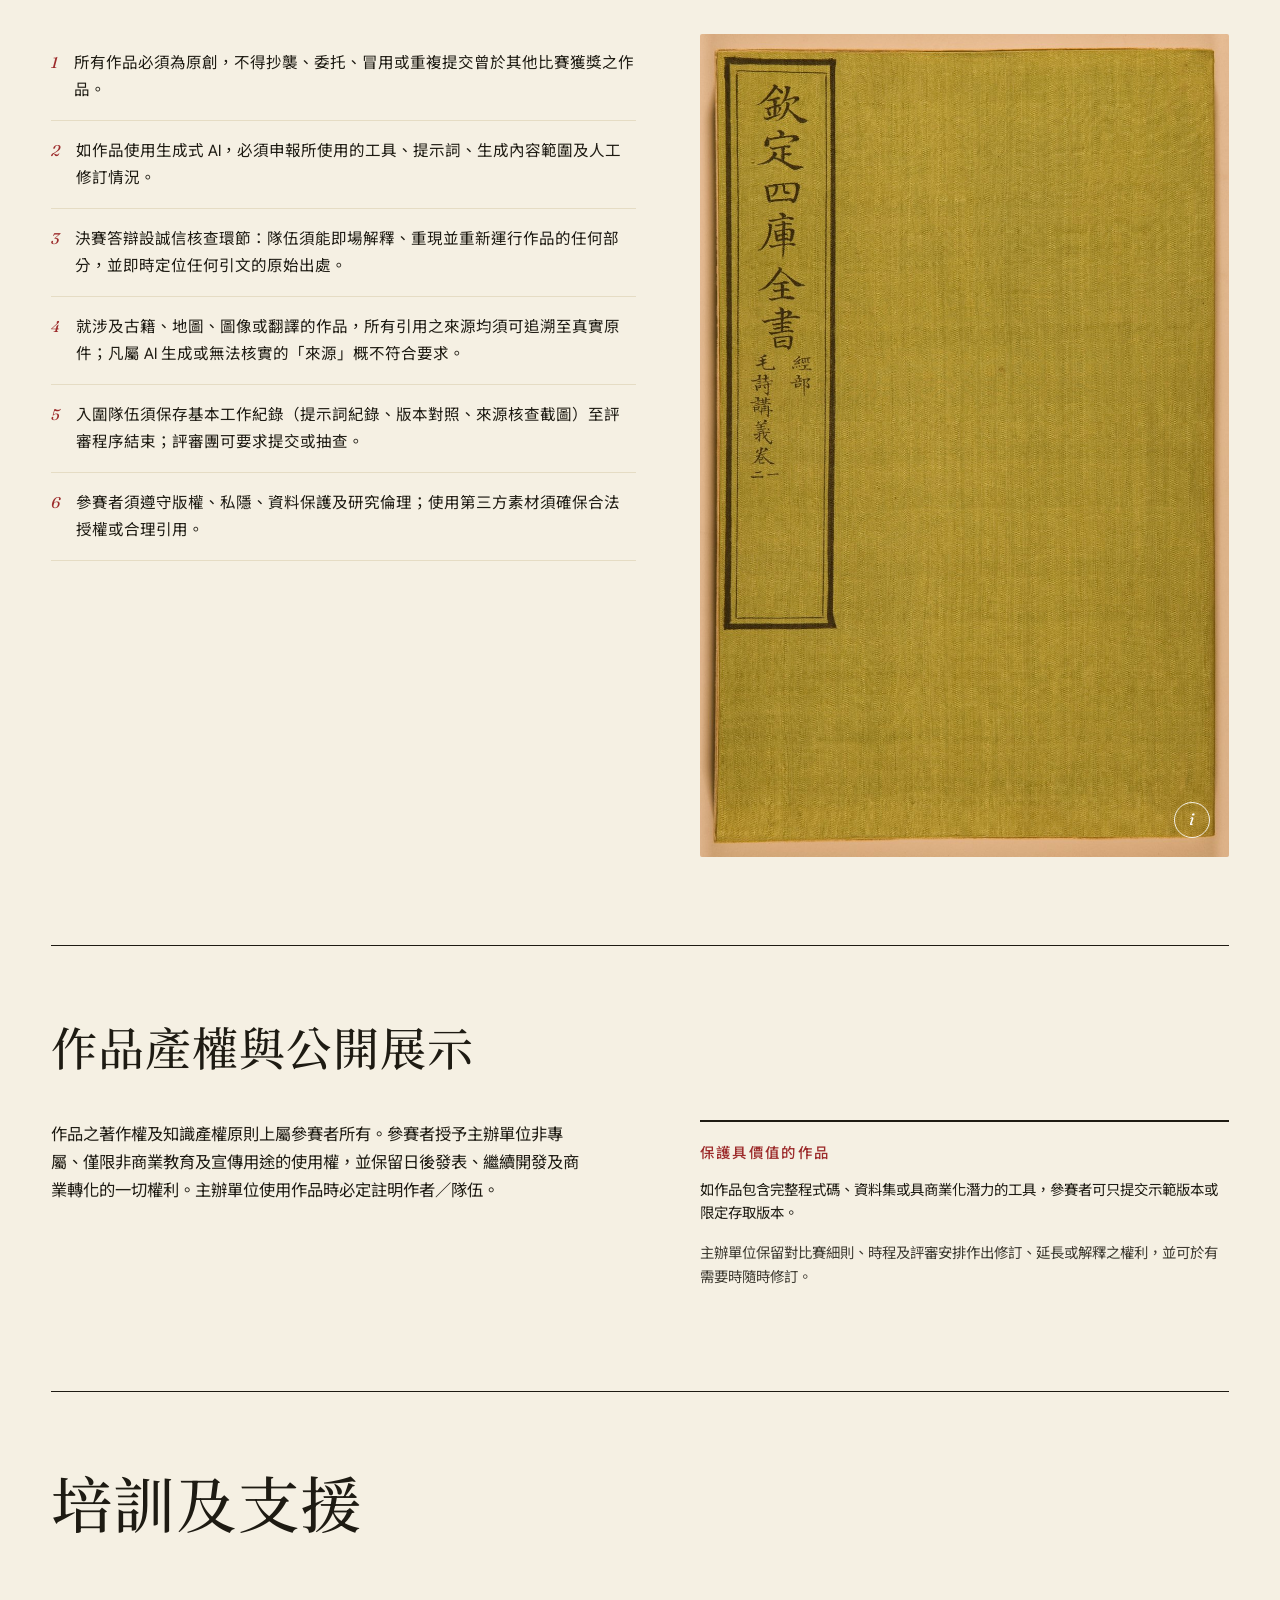
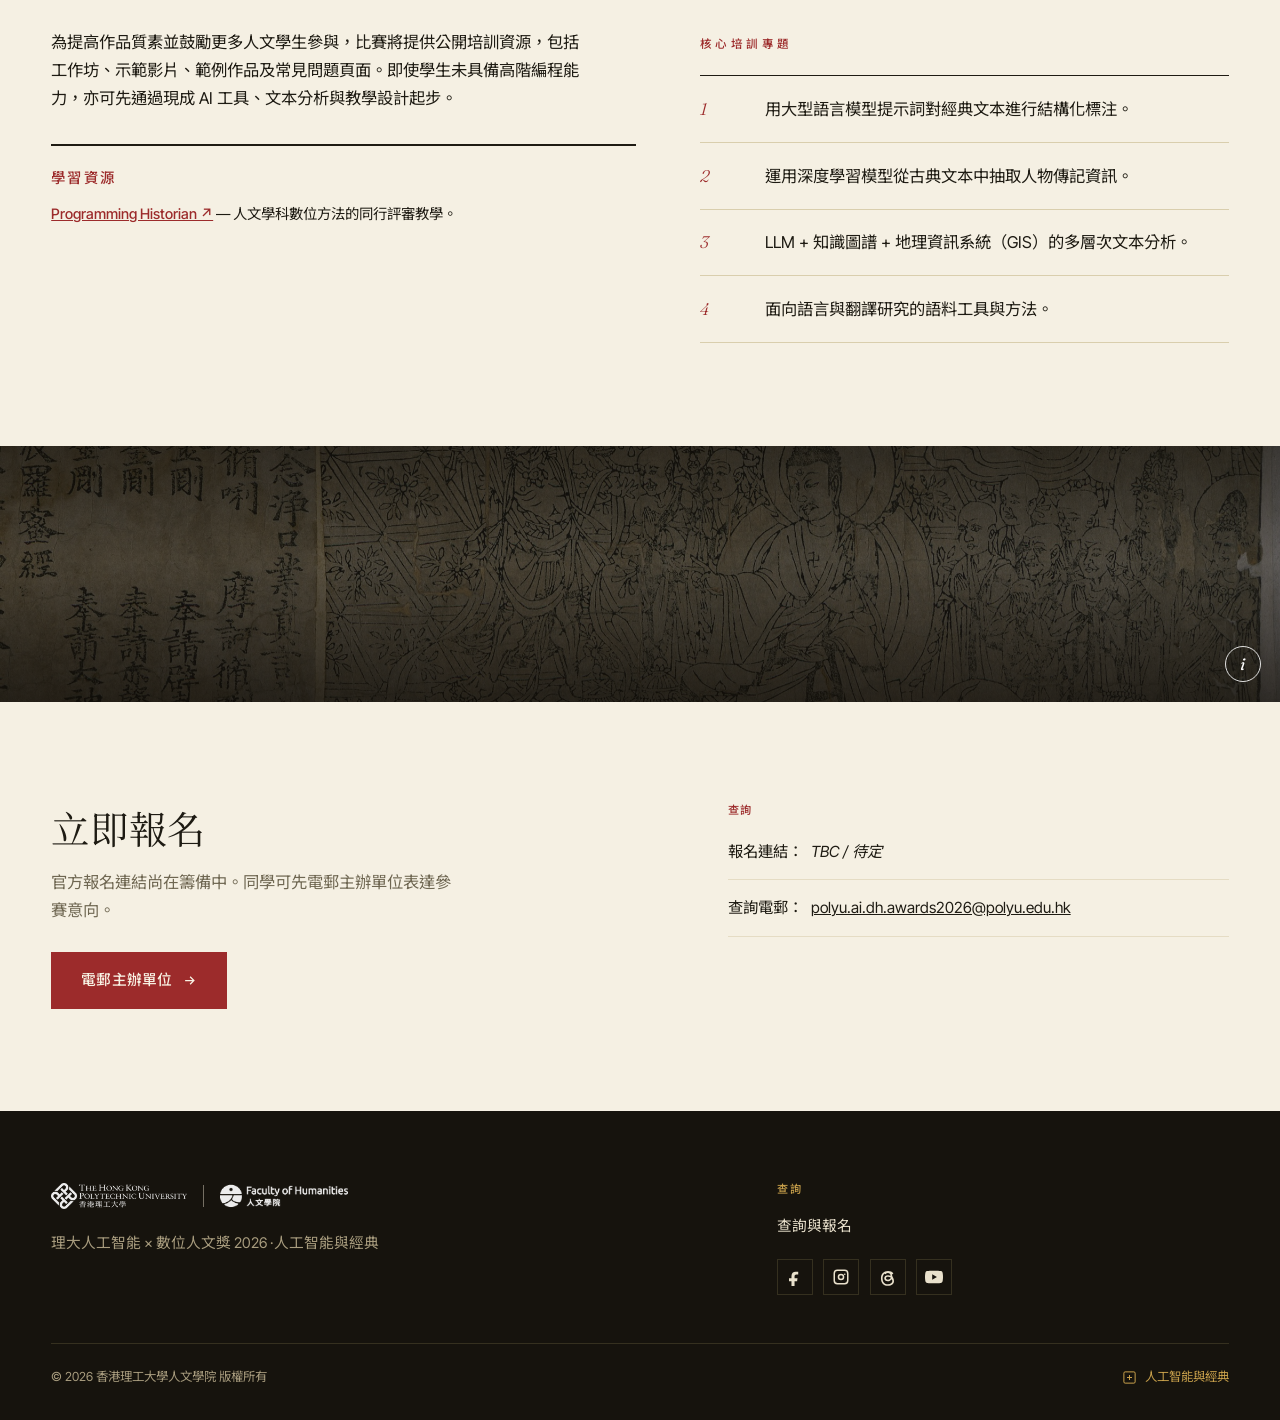
==== commit 3b83e396: "Remove CHC logo from header and footer" ====
--- a/index.html
+++ b/index.html
@@ -102,7 +102,6 @@
   .brand img{width:auto;object-fit:contain;transition:filter .35s}
   .brand .polyu-logo{height:30px}
   .brand .faculty-logo{height:30px}
-  .brand .chc-logo{height:34px}
   .brand .divider{width:1px;height:24px;background:currentColor;opacity:.3}
   header.site:not(.solid) .brand img{filter:brightness(0) invert(1) drop-shadow(0 1px 4px rgba(0,0,0,.35))}
   nav.top{flex:1 1 auto;display:flex;align-items:center;justify-content:center;gap:.1rem;overflow:hidden}
@@ -446,7 +445,6 @@
   .foot-logos img{filter:brightness(0) invert(1);opacity:.92}
   .foot-logos .polyu-logo{height:26px}
   .foot-logos .faculty-logo{height:26px}
-  .foot-logos .chc-logo{height:30px}
   .foot-logos .divider{width:1px;height:22px;background:rgba(233,225,204,.45)}
   .foot-links{list-style:none;padding:0;margin:0;display:grid;gap:.75rem;font-size:.92rem}
   .social-links{display:flex;align-items:center;gap:.65rem;margin-top:1.2rem}
@@ -474,10 +472,6 @@
       <span class="divider"></span>
       <a href="https://www.polyu.edu.hk/fh/?sc_lang=tc" data-href-en="https://www.polyu.edu.hk/fh/" data-href-zh="https://www.polyu.edu.hk/fh/?sc_lang=tc" target="_blank" rel="noopener noreferrer" aria-label="Faculty of Humanities website">
         <img class="faculty-logo" src="assets/faculty-humanities-logo-hd-transparent.png" alt="Faculty of Humanities, The Hong Kong Polytechnic University" />
-      </a>
-      <span class="divider en-logo"></span>
-      <a class="en-logo" href="https://www.polyu.edu.hk/chc/" data-href-en="https://www.polyu.edu.hk/chc/?sc_lang=en" data-href-zh="https://www.polyu.edu.hk/chc/" target="_blank" rel="noopener noreferrer" aria-label="Department of Chinese History and Culture website">
-        <img class="chc-logo" src="assets/chc-logo-hd-transparent.png" alt="Department of Chinese History and Culture" />
       </a>
     </div>
     <nav class="top" aria-label="Primary" id="primaryNav"></nav>
@@ -986,10 +980,6 @@
           <span class="divider"></span>
           <a href="https://www.polyu.edu.hk/fh/?sc_lang=tc" data-href-en="https://www.polyu.edu.hk/fh/" data-href-zh="https://www.polyu.edu.hk/fh/?sc_lang=tc" target="_blank" rel="noopener noreferrer" aria-label="Faculty of Humanities website">
             <img class="faculty-logo" src="assets/faculty-humanities-logo-hd-transparent.png" alt="Faculty of Humanities, PolyU" />
-          </a>
-          <span class="divider"></span>
-          <a href="https://www.polyu.edu.hk/chc/" data-href-en="https://www.polyu.edu.hk/chc/?sc_lang=en" data-href-zh="https://www.polyu.edu.hk/chc/" target="_blank" rel="noopener noreferrer" aria-label="Department of Chinese History and Culture website">
-            <img class="chc-logo" src="assets/chc-logo-hd-transparent.png" alt="Department of Chinese History and Culture" />
           </a>
         </div>
         <p><span class="en-only">PolyU AI × Digital Humanities Awards 2026 · AI &amp; Classics. University.</span><span class="zh-only">理大人工智能 × 數位人文獎 2026 ·人工智能與經典</span></p>
